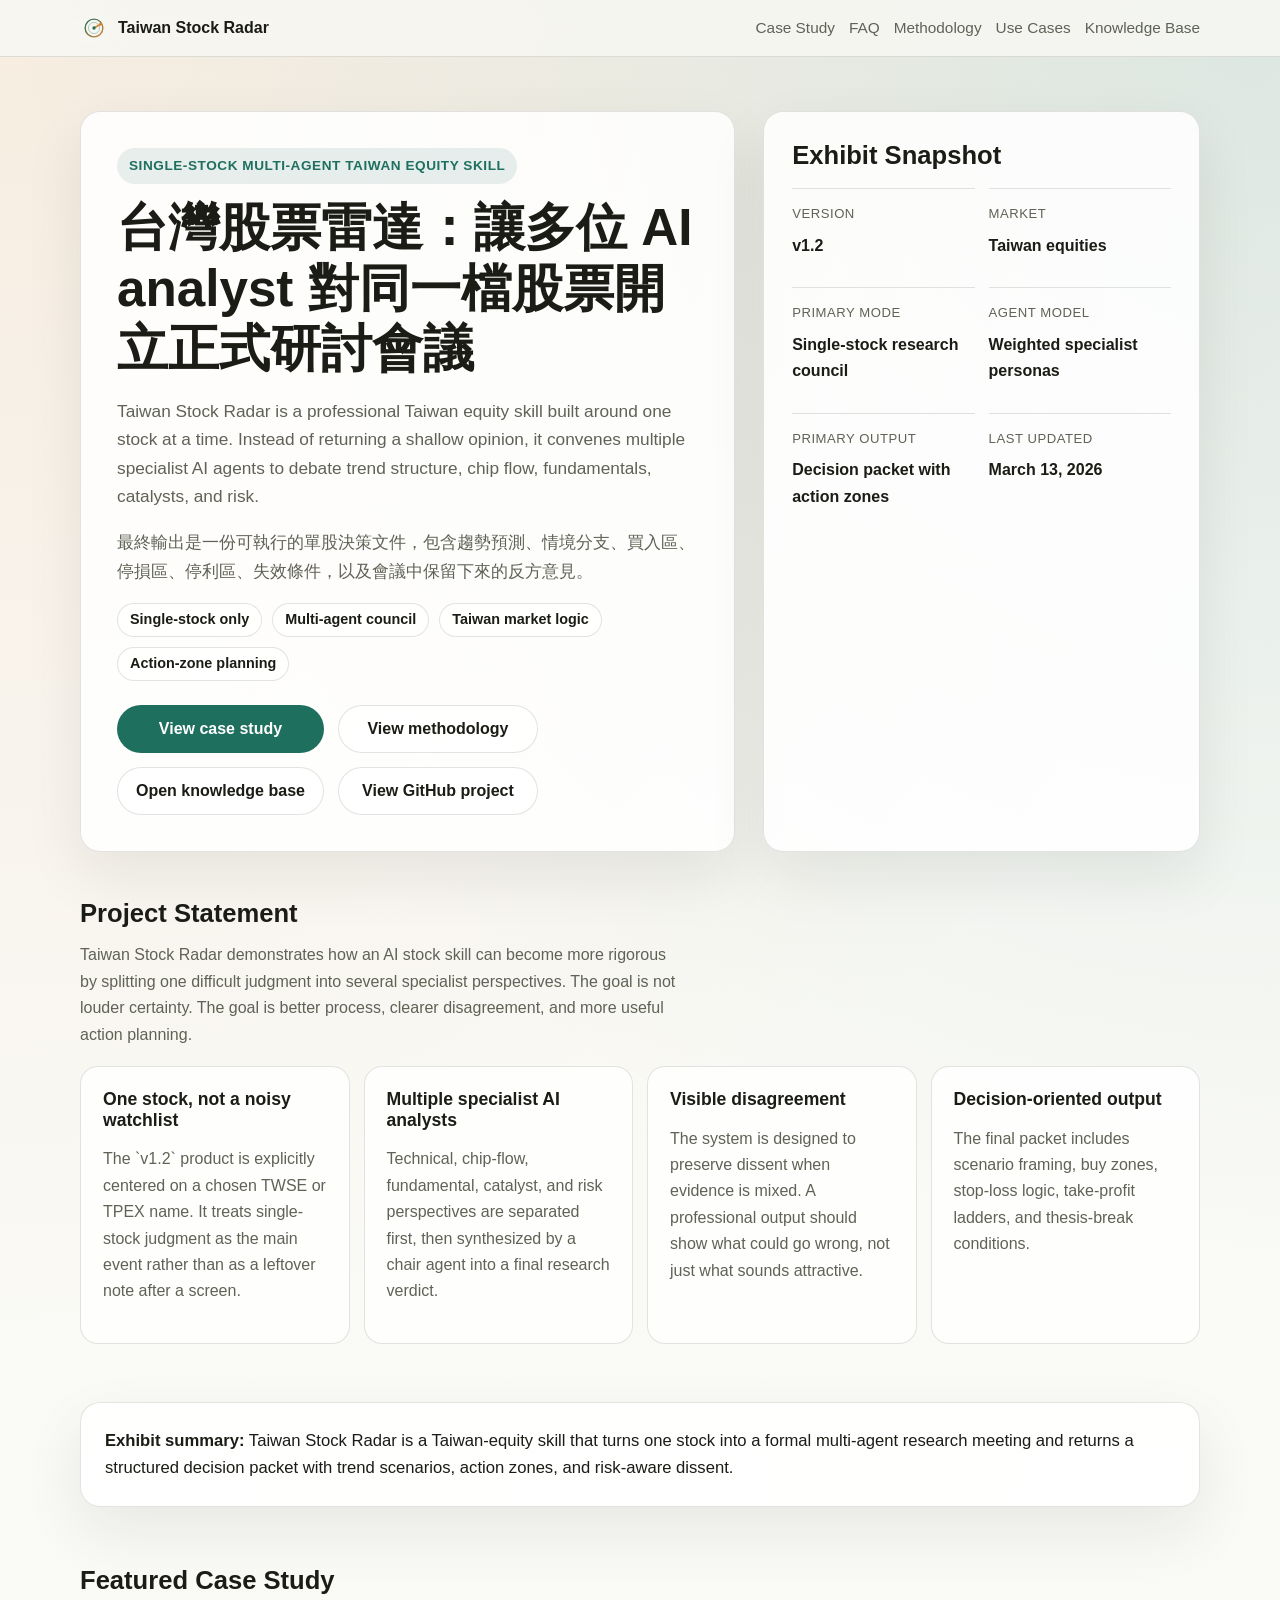
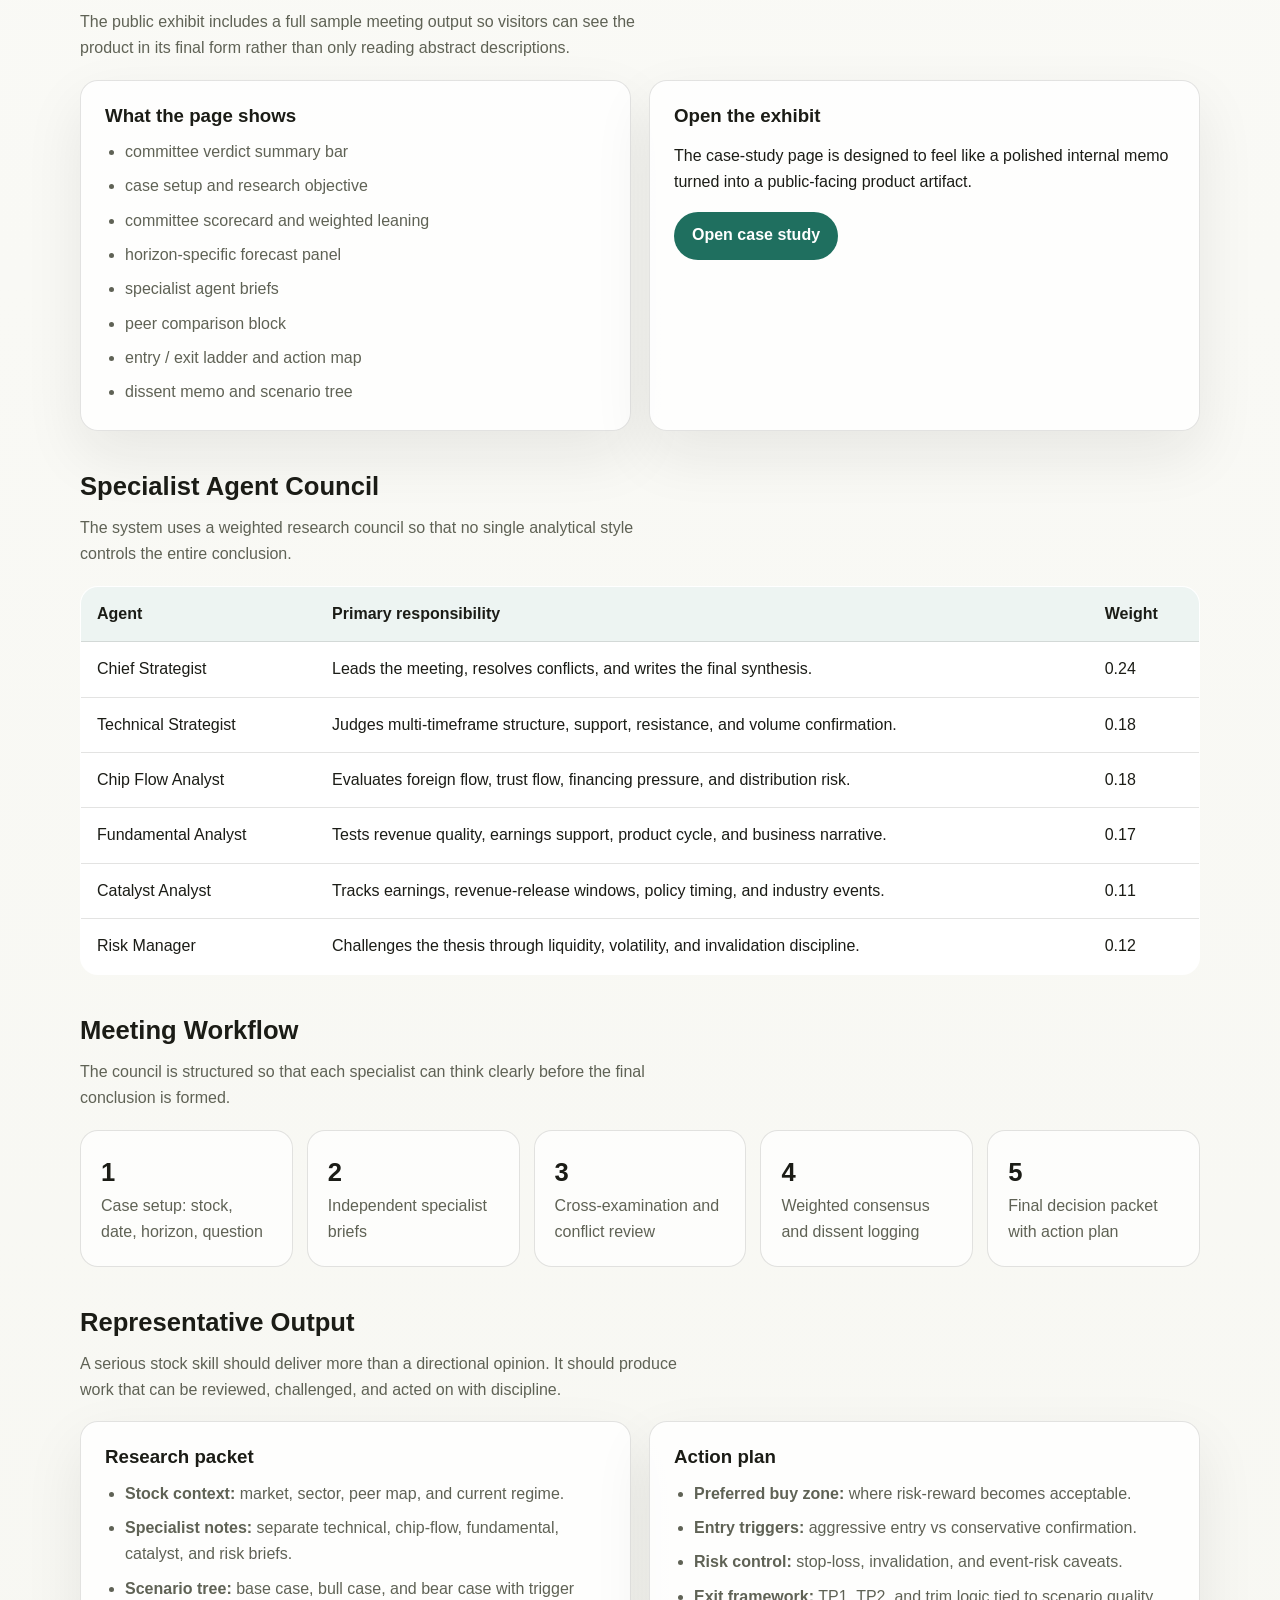
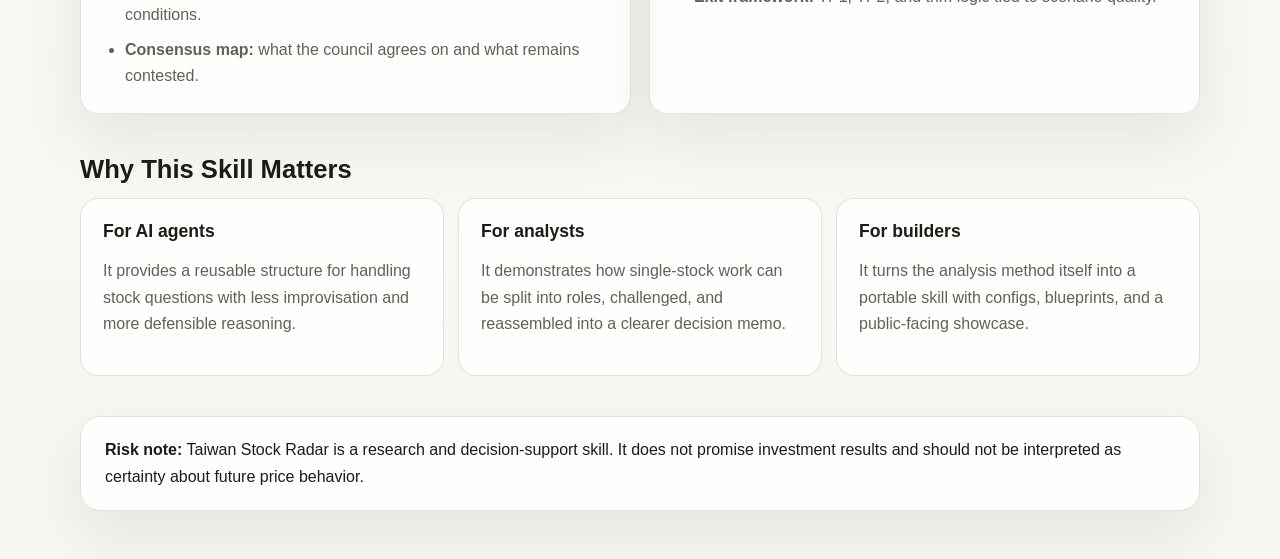
==== docs/index.html @ c377f87b "Add advanced case study report sections" ====
<!DOCTYPE html>
<html lang="en">
<head>
  <meta charset="utf-8">
  <meta name="viewport" content="width=device-width, initial-scale=1">
  <title>Taiwan Stock Radar | Single-stock multi-agent Taiwan equity skill</title>
  <meta name="description" content="Taiwan Stock Radar is a professional single-stock Taiwan equity analysis skill for AI agents. It runs a multi-agent research council, compares specialist viewpoints, and returns trend scenarios, buy zones, sell zones, and invalidation.">
  <link rel="canonical" href="https://rabbit68116-ux.github.io/taiwan-stock-radar/">
  <meta property="og:type" content="website">
  <meta property="og:title" content="Taiwan Stock Radar">
  <meta property="og:description" content="A professional Taiwan stock skill centered on one-stock-at-a-time multi-agent research meetings.">
  <meta property="og:url" content="https://rabbit68116-ux.github.io/taiwan-stock-radar/">
  <meta property="og:image" content="https://rabbit68116-ux.github.io/taiwan-stock-radar/assets/og-card.svg">
  <link rel="icon" href="assets/logo.svg" type="image/svg+xml">
  <link rel="stylesheet" href="assets/site.css">
  <script type="application/ld+json">
  {
    "@context": "https://schema.org",
    "@graph": [
      {
        "@type": "Organization",
        "@id": "https://rabbit68116-ux.github.io/taiwan-stock-radar/#organization",
        "name": "Taiwan Stock Radar",
        "url": "https://rabbit68116-ux.github.io/taiwan-stock-radar/",
        "logo": "https://rabbit68116-ux.github.io/taiwan-stock-radar/assets/logo.svg",
        "sameAs": [
          "https://github.com/rabbit68116-ux/taiwan-stock-radar"
        ]
      },
      {
        "@type": "WebSite",
        "@id": "https://rabbit68116-ux.github.io/taiwan-stock-radar/#website",
        "url": "https://rabbit68116-ux.github.io/taiwan-stock-radar/",
        "name": "Taiwan Stock Radar",
        "publisher": {
          "@id": "https://rabbit68116-ux.github.io/taiwan-stock-radar/#organization"
        },
        "description": "A professional Taiwan stock skill website focused on single-stock multi-agent research."
      },
      {
        "@type": "SoftwareApplication",
        "@id": "https://rabbit68116-ux.github.io/taiwan-stock-radar/#software",
        "name": "Taiwan Stock Radar",
        "applicationCategory": "FinanceApplication",
        "operatingSystem": "Web",
        "url": "https://rabbit68116-ux.github.io/taiwan-stock-radar/",
        "downloadUrl": "https://github.com/rabbit68116-ux/taiwan-stock-radar",
        "description": "An open-source Taiwan equity analysis skill that runs a multi-agent research council for one selected stock and returns a structured decision packet."
      }
    ]
  }
  </script>
</head>
<body>
  <header class="topbar">
    <div class="shell">
      <a class="brand" href="./">
        <img src="assets/logo.svg" alt="Taiwan Stock Radar logo">
        <span>Taiwan Stock Radar</span>
      </a>
      <nav class="nav" aria-label="Primary">
        <a href="./case-study.html">Case Study</a>
        <a href="./faq.html">FAQ</a>
        <a href="./methodology.html">Methodology</a>
        <a href="./use-cases.html">Use Cases</a>
        <a href="./docs.html">Knowledge Base</a>
      </nav>
    </div>
  </header>

  <div class="shell">
    <section class="hero">
      <div class="hero-grid">
        <article class="hero-card">
          <p class="eyebrow">Single-stock multi-agent Taiwan equity skill</p>
          <h1>台灣股票雷達：讓多位 AI analyst 對同一檔股票開立正式研討會議</h1>
          <p class="lead">Taiwan Stock Radar is a professional Taiwan equity skill built around one stock at a time. Instead of returning a shallow opinion, it convenes multiple specialist AI agents to debate trend structure, chip flow, fundamentals, catalysts, and risk.</p>
          <p class="lead">最終輸出是一份可執行的單股決策文件，包含趨勢預測、情境分支、買入區、停損區、停利區、失效條件，以及會議中保留下來的反方意見。</p>
          <div class="chip-row">
            <span class="chip">Single-stock only</span>
            <span class="chip">Multi-agent council</span>
            <span class="chip">Taiwan market logic</span>
            <span class="chip">Action-zone planning</span>
          </div>
          <div class="hero-actions">
            <a class="button button-primary" href="./case-study.html">View case study</a>
            <a class="button button-secondary" href="./methodology.html">View methodology</a>
            <a class="button button-secondary" href="./docs.html">Open knowledge base</a>
            <a class="button button-secondary" href="https://github.com/rabbit68116-ux/taiwan-stock-radar">View GitHub project</a>
          </div>
        </article>

        <aside class="panel">
          <h2>Exhibit Snapshot</h2>
          <div class="meta-list">
            <div>
              <span class="label">Version</span>
              <span class="value">v1.2</span>
            </div>
            <div>
              <span class="label">Market</span>
              <span class="value">Taiwan equities</span>
            </div>
            <div>
              <span class="label">Primary mode</span>
              <span class="value">Single-stock research council</span>
            </div>
            <div>
              <span class="label">Agent model</span>
              <span class="value">Weighted specialist personas</span>
            </div>
            <div>
              <span class="label">Primary output</span>
              <span class="value">Decision packet with action zones</span>
            </div>
            <div>
              <span class="label">Last updated</span>
              <span class="value">March 13, 2026</span>
            </div>
          </div>
        </aside>
      </div>
    </section>

    <main>
      <section>
        <h2>Project Statement</h2>
        <p class="section-intro">Taiwan Stock Radar demonstrates how an AI stock skill can become more rigorous by splitting one difficult judgment into several specialist perspectives. The goal is not louder certainty. The goal is better process, clearer disagreement, and more useful action planning.</p>
        <div class="grid">
          <article class="card">
            <h3>One stock, not a noisy watchlist</h3>
            <p>The `v1.2` product is explicitly centered on a chosen TWSE or TPEX name. It treats single-stock judgment as the main event rather than as a leftover note after a screen.</p>
          </article>
          <article class="card">
            <h3>Multiple specialist AI analysts</h3>
            <p>Technical, chip-flow, fundamental, catalyst, and risk perspectives are separated first, then synthesized by a chair agent into a final research verdict.</p>
          </article>
          <article class="card">
            <h3>Visible disagreement</h3>
            <p>The system is designed to preserve dissent when evidence is mixed. A professional output should show what could go wrong, not just what sounds attractive.</p>
          </article>
          <article class="card">
            <h3>Decision-oriented output</h3>
            <p>The final packet includes scenario framing, buy zones, stop-loss logic, take-profit ladders, and thesis-break conditions.</p>
          </article>
        </div>
      </section>

      <section>
        <div class="quote">
          <p><strong>Exhibit summary:</strong> Taiwan Stock Radar is a Taiwan-equity skill that turns one stock into a formal multi-agent research meeting and returns a structured decision packet with trend scenarios, action zones, and risk-aware dissent.</p>
        </div>
      </section>

      <section>
        <h2>Featured Case Study</h2>
        <p class="section-intro">The public exhibit includes a full sample meeting output so visitors can see the product in its final form rather than only reading abstract descriptions.</p>
        <div class="split-grid">
          <article class="analysis-card">
            <h3>What the page shows</h3>
            <ul>
              <li>committee verdict summary bar</li>
              <li>case setup and research objective</li>
              <li>committee scorecard and weighted leaning</li>
              <li>horizon-specific forecast panel</li>
              <li>specialist agent briefs</li>
              <li>peer comparison block</li>
              <li>entry / exit ladder and action map</li>
              <li>dissent memo and scenario tree</li>
            </ul>
          </article>
          <article class="analysis-card">
            <h3>Open the exhibit</h3>
            <p>The case-study page is designed to feel like a polished internal memo turned into a public-facing product artifact.</p>
            <p><a class="button button-primary" href="./case-study.html">Open case study</a></p>
          </article>
        </div>
      </section>

      <section>
        <h2>Specialist Agent Council</h2>
        <p class="section-intro">The system uses a weighted research council so that no single analytical style controls the entire conclusion.</p>
        <table>
          <thead>
            <tr>
              <th>Agent</th>
              <th>Primary responsibility</th>
              <th>Weight</th>
            </tr>
          </thead>
          <tbody>
            <tr>
              <td>Chief Strategist</td>
              <td>Leads the meeting, resolves conflicts, and writes the final synthesis.</td>
              <td>0.24</td>
            </tr>
            <tr>
              <td>Technical Strategist</td>
              <td>Judges multi-timeframe structure, support, resistance, and volume confirmation.</td>
              <td>0.18</td>
            </tr>
            <tr>
              <td>Chip Flow Analyst</td>
              <td>Evaluates foreign flow, trust flow, financing pressure, and distribution risk.</td>
              <td>0.18</td>
            </tr>
            <tr>
              <td>Fundamental Analyst</td>
              <td>Tests revenue quality, earnings support, product cycle, and business narrative.</td>
              <td>0.17</td>
            </tr>
            <tr>
              <td>Catalyst Analyst</td>
              <td>Tracks earnings, revenue-release windows, policy timing, and industry events.</td>
              <td>0.11</td>
            </tr>
            <tr>
              <td>Risk Manager</td>
              <td>Challenges the thesis through liquidity, volatility, and invalidation discipline.</td>
              <td>0.12</td>
            </tr>
          </tbody>
        </table>
      </section>

      <section>
        <h2>Meeting Workflow</h2>
        <p class="section-intro">The council is structured so that each specialist can think clearly before the final conclusion is formed.</p>
        <div class="kpi-grid">
          <div class="kpi">
            <strong>1</strong>
            <span class="muted">Case setup: stock, date, horizon, question</span>
          </div>
          <div class="kpi">
            <strong>2</strong>
            <span class="muted">Independent specialist briefs</span>
          </div>
          <div class="kpi">
            <strong>3</strong>
            <span class="muted">Cross-examination and conflict review</span>
          </div>
          <div class="kpi">
            <strong>4</strong>
            <span class="muted">Weighted consensus and dissent logging</span>
          </div>
          <div class="kpi">
            <strong>5</strong>
            <span class="muted">Final decision packet with action plan</span>
          </div>
        </div>
      </section>

      <section>
        <h2>Representative Output</h2>
        <p class="section-intro">A serious stock skill should deliver more than a directional opinion. It should produce work that can be reviewed, challenged, and acted on with discipline.</p>
        <div class="split-grid">
          <article class="analysis-card">
            <h3>Research packet</h3>
            <ul>
              <li><strong>Stock context:</strong> market, sector, peer map, and current regime.</li>
              <li><strong>Specialist notes:</strong> separate technical, chip-flow, fundamental, catalyst, and risk briefs.</li>
              <li><strong>Scenario tree:</strong> base case, bull case, and bear case with trigger conditions.</li>
              <li><strong>Consensus map:</strong> what the council agrees on and what remains contested.</li>
            </ul>
          </article>
          <article class="analysis-card">
            <h3>Action plan</h3>
            <ul>
              <li><strong>Preferred buy zone:</strong> where risk-reward becomes acceptable.</li>
              <li><strong>Entry triggers:</strong> aggressive entry vs conservative confirmation.</li>
              <li><strong>Risk control:</strong> stop-loss, invalidation, and event-risk caveats.</li>
              <li><strong>Exit framework:</strong> TP1, TP2, and trim logic tied to scenario quality.</li>
            </ul>
          </article>
        </div>
      </section>

      <section>
        <h2>Why This Skill Matters</h2>
        <div class="grid">
          <article class="card">
            <h3>For AI agents</h3>
            <p>It provides a reusable structure for handling stock questions with less improvisation and more defensible reasoning.</p>
          </article>
          <article class="card">
            <h3>For analysts</h3>
            <p>It demonstrates how single-stock work can be split into roles, challenged, and reassembled into a clearer decision memo.</p>
          </article>
          <article class="card">
            <h3>For builders</h3>
            <p>It turns the analysis method itself into a portable skill with configs, blueprints, and a public-facing showcase.</p>
          </article>
        </div>
      </section>
    </main>

    <footer class="footer">
      <div class="footer-card">
        <p><strong>Risk note:</strong> Taiwan Stock Radar is a research and decision-support skill. It does not promise investment results and should not be interpreted as certainty about future price behavior.</p>
      </div>
    </footer>
  </div>
</body>
</html>
---- docs/assets/site.css ----
:root {
  color-scheme: light;
  --bg: #f7f7f2;
  --surface: rgba(255, 255, 255, 0.86);
  --surface-strong: #ffffff;
  --text: #1b1c16;
  --muted: #5f6255;
  --line: rgba(27, 28, 22, 0.12);
  --accent: #1f6f5f;
  --shadow: 0 24px 60px rgba(27, 28, 22, 0.08);
  --radius: 20px;
  --max: 1120px;
}

* {
  box-sizing: border-box;
}

body {
  margin: 0;
  font-family: "Segoe UI", "Noto Sans TC", sans-serif;
  color: var(--text);
  background:
    radial-gradient(circle at top left, rgba(216, 132, 51, 0.12), transparent 34%),
    radial-gradient(circle at top right, rgba(31, 111, 95, 0.14), transparent 32%),
    linear-gradient(180deg, #fbfbf8 0%, var(--bg) 100%);
  line-height: 1.65;
}

a {
  color: var(--accent);
}

.shell {
  width: min(calc(100% - 32px), var(--max));
  margin: 0 auto;
}

.topbar {
  position: sticky;
  top: 0;
  z-index: 20;
  backdrop-filter: blur(12px);
  background: rgba(247, 247, 242, 0.85);
  border-bottom: 1px solid var(--line);
}

.topbar .shell {
  display: flex;
  align-items: center;
  justify-content: space-between;
  gap: 16px;
  padding: 14px 0;
}

.brand {
  display: inline-flex;
  align-items: center;
  gap: 10px;
  font-weight: 700;
  text-decoration: none;
  color: var(--text);
}

.brand img {
  width: 28px;
  height: 28px;
}

.nav {
  display: flex;
  flex-wrap: wrap;
  gap: 14px;
}

.nav a {
  text-decoration: none;
  color: var(--muted);
  font-size: 0.96rem;
}

.hero {
  padding: 54px 0 28px;
}

.hero-grid {
  display: grid;
  grid-template-columns: 1.5fr 1fr;
  gap: 28px;
  align-items: stretch;
}

.hero-card,
.panel,
.quote,
.footer-card {
  background: var(--surface);
  border: 1px solid var(--line);
  border-radius: var(--radius);
  box-shadow: var(--shadow);
}

.hero-card {
  padding: 36px;
}

.eyebrow {
  display: inline-block;
  margin: 0 0 14px;
  padding: 7px 12px;
  border-radius: 999px;
  background: rgba(31, 111, 95, 0.1);
  color: var(--accent);
  font-size: 0.85rem;
  font-weight: 700;
  letter-spacing: 0.04em;
  text-transform: uppercase;
}

h1,
h2,
h3 {
  line-height: 1.18;
  margin: 0 0 14px;
}

h1 {
  font-size: clamp(2.2rem, 4vw, 4.3rem);
}

h2 {
  font-size: clamp(1.45rem, 2vw, 2.2rem);
}

.lead {
  font-size: 1.08rem;
  color: var(--muted);
  max-width: 62ch;
}

.hero-actions,
.meta-list,
.grid,
.kpi-grid {
  display: grid;
  gap: 14px;
}

.hero-actions {
  grid-template-columns: repeat(auto-fit, minmax(200px, max-content));
  margin-top: 24px;
}

.button {
  display: inline-flex;
  align-items: center;
  justify-content: center;
  min-height: 48px;
  padding: 0 18px;
  border-radius: 999px;
  font-weight: 700;
  text-decoration: none;
}

.button-primary {
  background: var(--accent);
  color: #ffffff;
}

.button-secondary {
  border: 1px solid var(--line);
  color: var(--text);
  background: rgba(255, 255, 255, 0.7);
}

.panel {
  padding: 28px;
}

.meta-list {
  grid-template-columns: repeat(2, minmax(0, 1fr));
  margin-top: 18px;
}

.meta-list div {
  padding: 14px 0;
  border-top: 1px solid var(--line);
}

.label {
  display: block;
  color: var(--muted);
  font-size: 0.82rem;
  text-transform: uppercase;
  letter-spacing: 0.04em;
}

.value {
  display: block;
  margin-top: 8px;
  font-weight: 700;
}

main section {
  padding: 18px 0 22px;
}

.grid {
  grid-template-columns: repeat(auto-fit, minmax(250px, 1fr));
}

.card {
  padding: 22px;
  background: rgba(255, 255, 255, 0.8);
  border: 1px solid var(--line);
  border-radius: 18px;
}

.card h3,
.card h2 {
  margin-bottom: 10px;
  font-size: 1.1rem;
}

.card p,
li,
.muted {
  color: var(--muted);
}

ul,
ol {
  margin: 0;
  padding-left: 20px;
}

.kpi-grid {
  grid-template-columns: repeat(auto-fit, minmax(140px, 1fr));
}

.kpi {
  padding: 20px;
  border-radius: 18px;
  border: 1px solid var(--line);
  background: rgba(255, 255, 255, 0.68);
}

.kpi strong {
  display: block;
  font-size: 1.6rem;
}

.quote {
  padding: 24px;
  margin: 18px 0;
}

.quote p {
  margin: 0;
  font-size: 1.04rem;
}

.section-intro {
  margin: 0 0 18px;
  color: var(--muted);
  max-width: 68ch;
}

.chip-row {
  display: flex;
  flex-wrap: wrap;
  gap: 10px;
  margin-top: 18px;
}

.chip {
  display: inline-flex;
  align-items: center;
  min-height: 34px;
  padding: 0 12px;
  border-radius: 999px;
  border: 1px solid var(--line);
  background: rgba(255, 255, 255, 0.72);
  color: var(--text);
  font-size: 0.9rem;
  font-weight: 600;
}

.card ul {
  margin-top: 12px;
}

.card li + li {
  margin-top: 8px;
}

.card strong {
  color: var(--text);
}

pre {
  margin: 0;
  padding: 20px;
  overflow-x: auto;
  border-radius: 18px;
  border: 1px solid var(--line);
  background: #fcfcfa;
  box-shadow: var(--shadow);
}

.stock-grid {
  display: grid;
  grid-template-columns: repeat(auto-fit, minmax(210px, 1fr));
  gap: 14px;
}

.stock-card {
  padding: 20px;
  border-radius: 18px;
  border: 1px solid var(--line);
  background:
    linear-gradient(180deg, rgba(255, 255, 255, 0.9), rgba(248, 249, 244, 0.88)),
    rgba(255, 255, 255, 0.82);
  box-shadow: var(--shadow);
}

.stock-top {
  display: flex;
  align-items: flex-start;
  justify-content: space-between;
  gap: 12px;
}

.stock-name {
  margin: 0;
  font-size: 1.02rem;
}

.stock-code {
  display: block;
  margin-top: 4px;
  color: var(--muted);
  font-size: 0.88rem;
}

.signal-pill {
  display: inline-flex;
  align-items: center;
  min-height: 28px;
  padding: 0 10px;
  border-radius: 999px;
  background: rgba(31, 111, 95, 0.1);
  color: var(--accent);
  font-size: 0.78rem;
  font-weight: 700;
}

.signal-pill.secondary {
  background: rgba(216, 132, 51, 0.14);
  color: #8a4c10;
}

.stock-metrics {
  display: grid;
  grid-template-columns: repeat(2, minmax(0, 1fr));
  gap: 10px;
  margin-top: 16px;
}

.stock-metric {
  padding: 12px;
  border-radius: 14px;
  border: 1px solid var(--line);
  background: rgba(255, 255, 255, 0.8);
}

.stock-metric span {
  display: block;
  font-size: 0.76rem;
  color: var(--muted);
  text-transform: uppercase;
  letter-spacing: 0.04em;
}

.stock-metric strong {
  display: block;
  margin-top: 6px;
  font-size: 1rem;
}

.stock-note {
  margin-top: 14px;
  color: var(--muted);
}

.split-grid {
  display: grid;
  grid-template-columns: repeat(2, minmax(0, 1fr));
  gap: 18px;
}

.analysis-card {
  padding: 24px;
  border-radius: 18px;
  border: 1px solid var(--line);
  background: rgba(255, 255, 255, 0.82);
  box-shadow: var(--shadow);
}

.analysis-card h3 {
  margin-bottom: 12px;
}

.analysis-card ul {
  margin-top: 10px;
}

.analysis-card li + li {
  margin-top: 8px;
}

.scorecard-grid {
  display: grid;
  grid-template-columns: repeat(auto-fit, minmax(250px, 1fr));
  gap: 16px;
}

.scorecard-card,
.verdict-card,
.ladder-card,
.memo-card,
.forecast-card {
  border-radius: 22px;
  border: 1px solid var(--line);
  background:
    linear-gradient(180deg, rgba(255, 255, 255, 0.94), rgba(247, 248, 241, 0.9)),
    rgba(255, 255, 255, 0.84);
  box-shadow: var(--shadow);
}

.scorecard-card {
  padding: 22px;
}

.scorecard-card-risk {
  background:
    linear-gradient(180deg, rgba(255, 248, 246, 0.96), rgba(251, 243, 238, 0.9)),
    rgba(255, 255, 255, 0.84);
}

.scorecard-head {
  display: flex;
  align-items: flex-start;
  justify-content: space-between;
  gap: 12px;
}

.scorecard-head h3 {
  margin: 0;
  font-size: 1.02rem;
}

.score-pill {
  display: inline-flex;
  align-items: center;
  min-height: 30px;
  padding: 0 10px;
  border-radius: 999px;
  background: rgba(31, 111, 95, 0.1);
  color: var(--accent);
  font-size: 0.82rem;
  font-weight: 700;
  white-space: nowrap;
}

.score-meta {
  margin: 10px 0 14px;
  color: var(--muted);
  font-size: 0.92rem;
}

.score-meter {
  height: 10px;
  border-radius: 999px;
  overflow: hidden;
  background: rgba(27, 28, 22, 0.08);
}

.score-meter span {
  display: block;
  height: 100%;
  border-radius: inherit;
  background: linear-gradient(90deg, #1f6f5f, #53a38f);
}

.score-meter-risk span {
  background: linear-gradient(90deg, #a35a38, #d38b61);
}

.score-note {
  margin: 14px 0 0;
  color: var(--muted);
}

.verdict-card {
  padding: 24px;
}

.verdict-head {
  display: flex;
  align-items: flex-start;
  justify-content: space-between;
  gap: 16px;
}

.verdict-head h3 {
  margin-bottom: 8px;
}

.verdict-badge {
  display: inline-flex;
  align-items: center;
  min-height: 34px;
  padding: 0 12px;
  border-radius: 999px;
  background: rgba(31, 111, 95, 0.12);
  color: var(--accent);
  font-weight: 700;
  white-space: nowrap;
}

.verdict-bar {
  display: flex;
  width: 100%;
  min-height: 42px;
  margin-top: 18px;
  overflow: hidden;
  border-radius: 999px;
  background: rgba(27, 28, 22, 0.08);
}

.verdict-bar span {
  display: inline-flex;
  align-items: center;
  justify-content: center;
  min-width: 0;
  padding: 0 10px;
  color: #ffffff;
  font-size: 0.85rem;
  font-weight: 700;
  white-space: nowrap;
}

.verdict-positive {
  background: linear-gradient(90deg, #1f6f5f, #3d8d7c);
}

.verdict-caution {
  background: linear-gradient(90deg, #d08a3a, #e2a85a);
}

.verdict-risk {
  background: linear-gradient(90deg, #a35a38, #c97348);
}

.verdict-notes {
  display: grid;
  grid-template-columns: repeat(3, minmax(0, 1fr));
  gap: 14px;
  margin-top: 18px;
}

.verdict-notes > div {
  padding: 14px 16px;
  border-radius: 16px;
  border: 1px solid var(--line);
  background: rgba(255, 255, 255, 0.82);
}

.table-scroll {
  overflow-x: auto;
  padding-bottom: 2px;
}

.forecast-grid {
  display: grid;
  grid-template-columns: repeat(3, minmax(0, 1fr));
  gap: 16px;
}

.forecast-card {
  padding: 24px;
}

.forecast-pill {
  display: inline-flex;
  align-items: center;
  min-height: 30px;
  padding: 0 10px;
  margin-bottom: 12px;
  border-radius: 999px;
  background: rgba(216, 132, 51, 0.14);
  color: #8a4c10;
  font-size: 0.82rem;
  font-weight: 700;
}

.forecast-pill-strong {
  background: rgba(31, 111, 95, 0.12);
  color: var(--accent);
}

.ladder-card {
  position: relative;
  padding: 22px 22px 22px 44px;
}

.ladder-card::before {
  content: "";
  position: absolute;
  left: 24px;
  top: 24px;
  bottom: 24px;
  width: 2px;
  background: linear-gradient(180deg, rgba(31, 111, 95, 0.65), rgba(163, 90, 56, 0.65));
}

.ladder-row {
  position: relative;
  display: grid;
  grid-template-columns: 92px 140px 1fr;
  gap: 14px;
  align-items: start;
  padding: 14px 16px;
  border-radius: 18px;
  border: 1px solid var(--line);
  background: rgba(255, 255, 255, 0.86);
}

.ladder-row + .ladder-row {
  margin-top: 12px;
}

.ladder-row::before {
  content: "";
  position: absolute;
  left: -26px;
  top: 22px;
  width: 12px;
  height: 12px;
  border-radius: 999px;
  border: 3px solid #ffffff;
  box-shadow: 0 0 0 1px rgba(27, 28, 22, 0.1);
}

.ladder-row-target::before {
  background: #1f6f5f;
}

.ladder-row-confirm::before {
  background: #498178;
}

.ladder-row-entry::before {
  background: #d48a39;
}

.ladder-row-risk::before {
  background: #a35a38;
}

.ladder-tag,
.ladder-price {
  font-weight: 700;
}

.ladder-tag {
  color: var(--text);
}

.ladder-price {
  color: var(--accent);
}

.ladder-row-risk .ladder-price {
  color: #8f4426;
}

.ladder-copy {
  color: var(--muted);
}

.memo-card {
  padding: 26px;
  background:
    linear-gradient(180deg, rgba(255, 249, 245, 0.98), rgba(249, 240, 234, 0.92)),
    rgba(255, 255, 255, 0.84);
}

.memo-label {
  margin: 0 0 10px;
  color: #8f4426;
  font-size: 0.85rem;
  font-weight: 700;
  letter-spacing: 0.04em;
  text-transform: uppercase;
}

.memo-card h3 {
  margin-bottom: 12px;
}

.memo-card p {
  color: var(--muted);
}

.memo-list {
  margin-top: 14px;
}

.memo-list li + li {
  margin-top: 8px;
}

.compare-table td strong {
  display: block;
}

table {
  width: 100%;
  border-collapse: collapse;
  background: var(--surface-strong);
  border: 1px solid var(--line);
  border-radius: 18px;
  overflow: hidden;
}

th,
td {
  text-align: left;
  padding: 14px 16px;
  border-bottom: 1px solid var(--line);
  vertical-align: top;
}

th {
  background: rgba(31, 111, 95, 0.08);
}

tbody tr:last-child td {
  border-bottom: 0;
}

.footer {
  padding: 18px 0 48px;
}

.footer-card {
  padding: 20px 24px;
}

.footer-card p {
  margin: 0;
}

code {
  padding: 0 6px;
  border-radius: 6px;
  background: rgba(27, 28, 22, 0.06);
}

@media (max-width: 860px) {
  .hero-grid {
    grid-template-columns: 1fr;
  }

  .topbar .shell {
    align-items: flex-start;
    flex-direction: column;
  }

  .meta-list {
    grid-template-columns: 1fr;
  }

  .split-grid {
    grid-template-columns: 1fr;
  }

  .verdict-head {
    flex-direction: column;
  }

  .verdict-notes,
  .forecast-grid {
    grid-template-columns: 1fr;
  }

  .ladder-row {
    grid-template-columns: 1fr;
  }
}
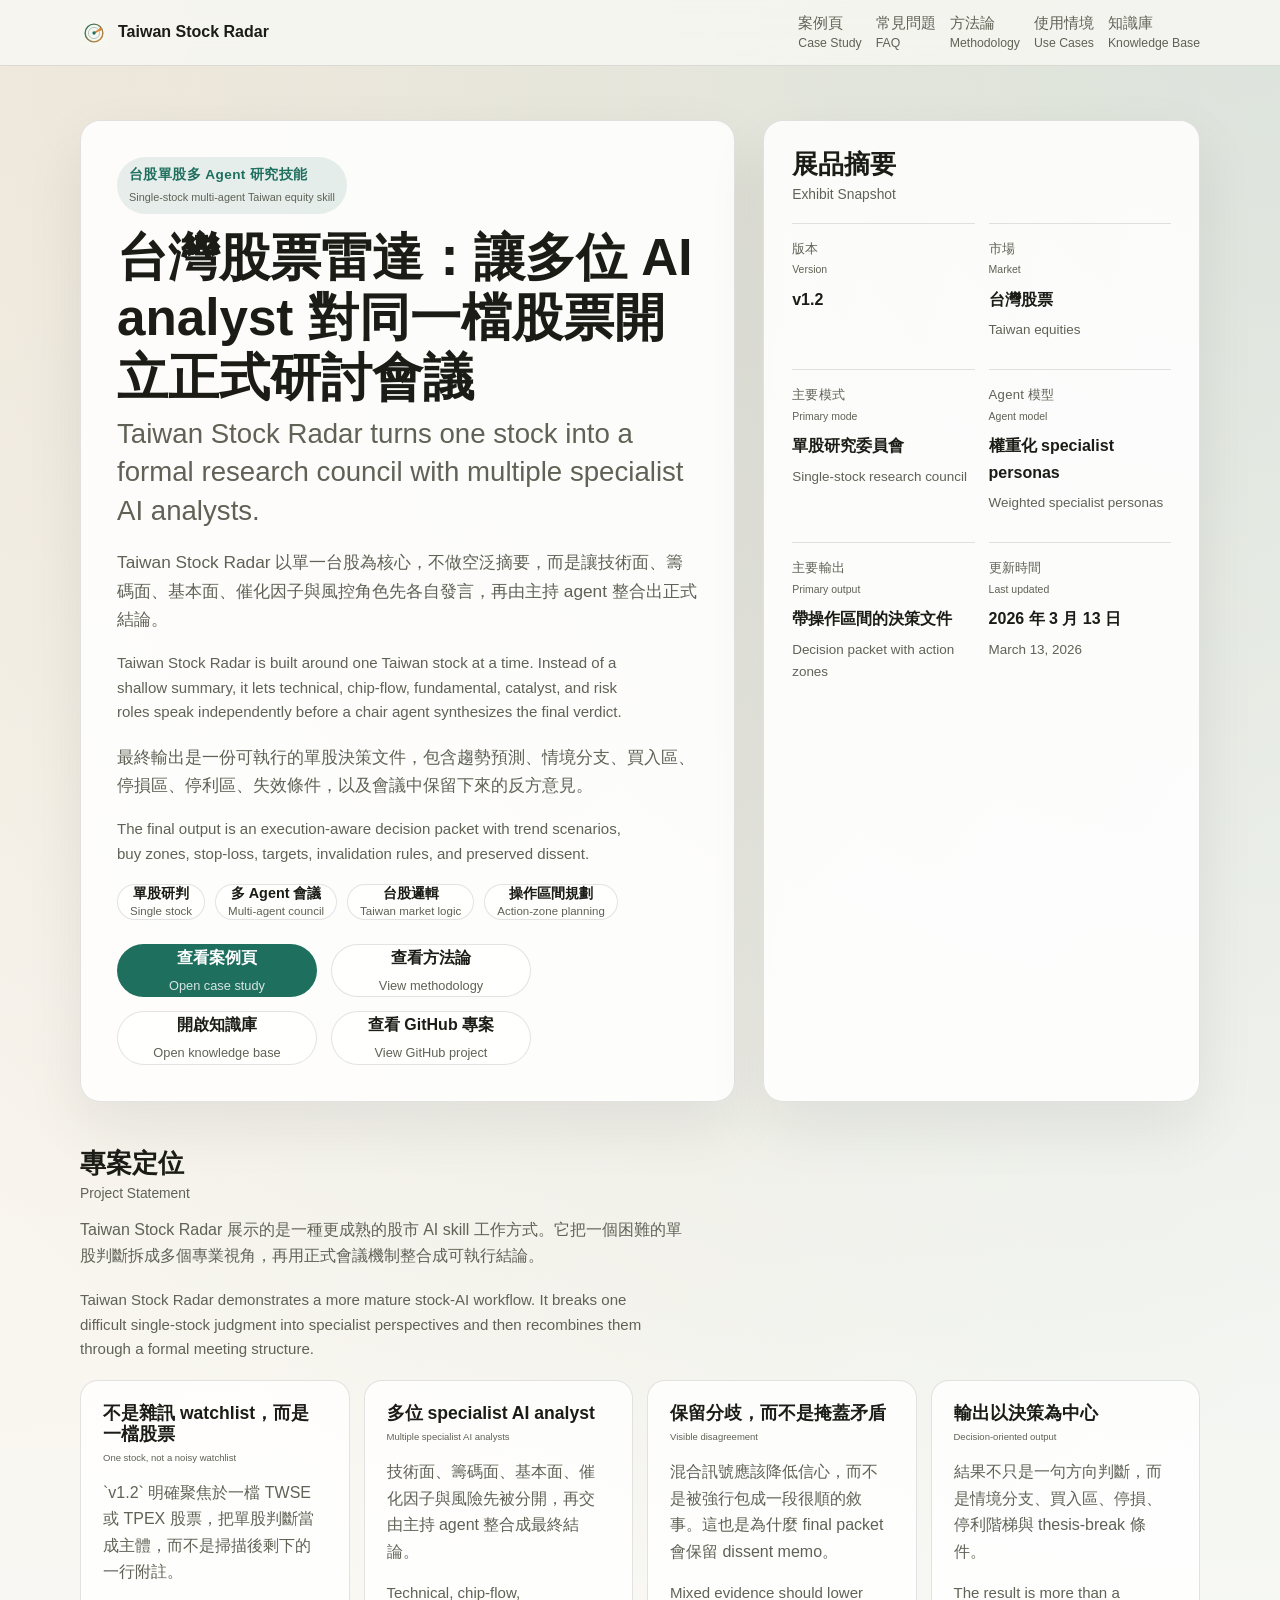
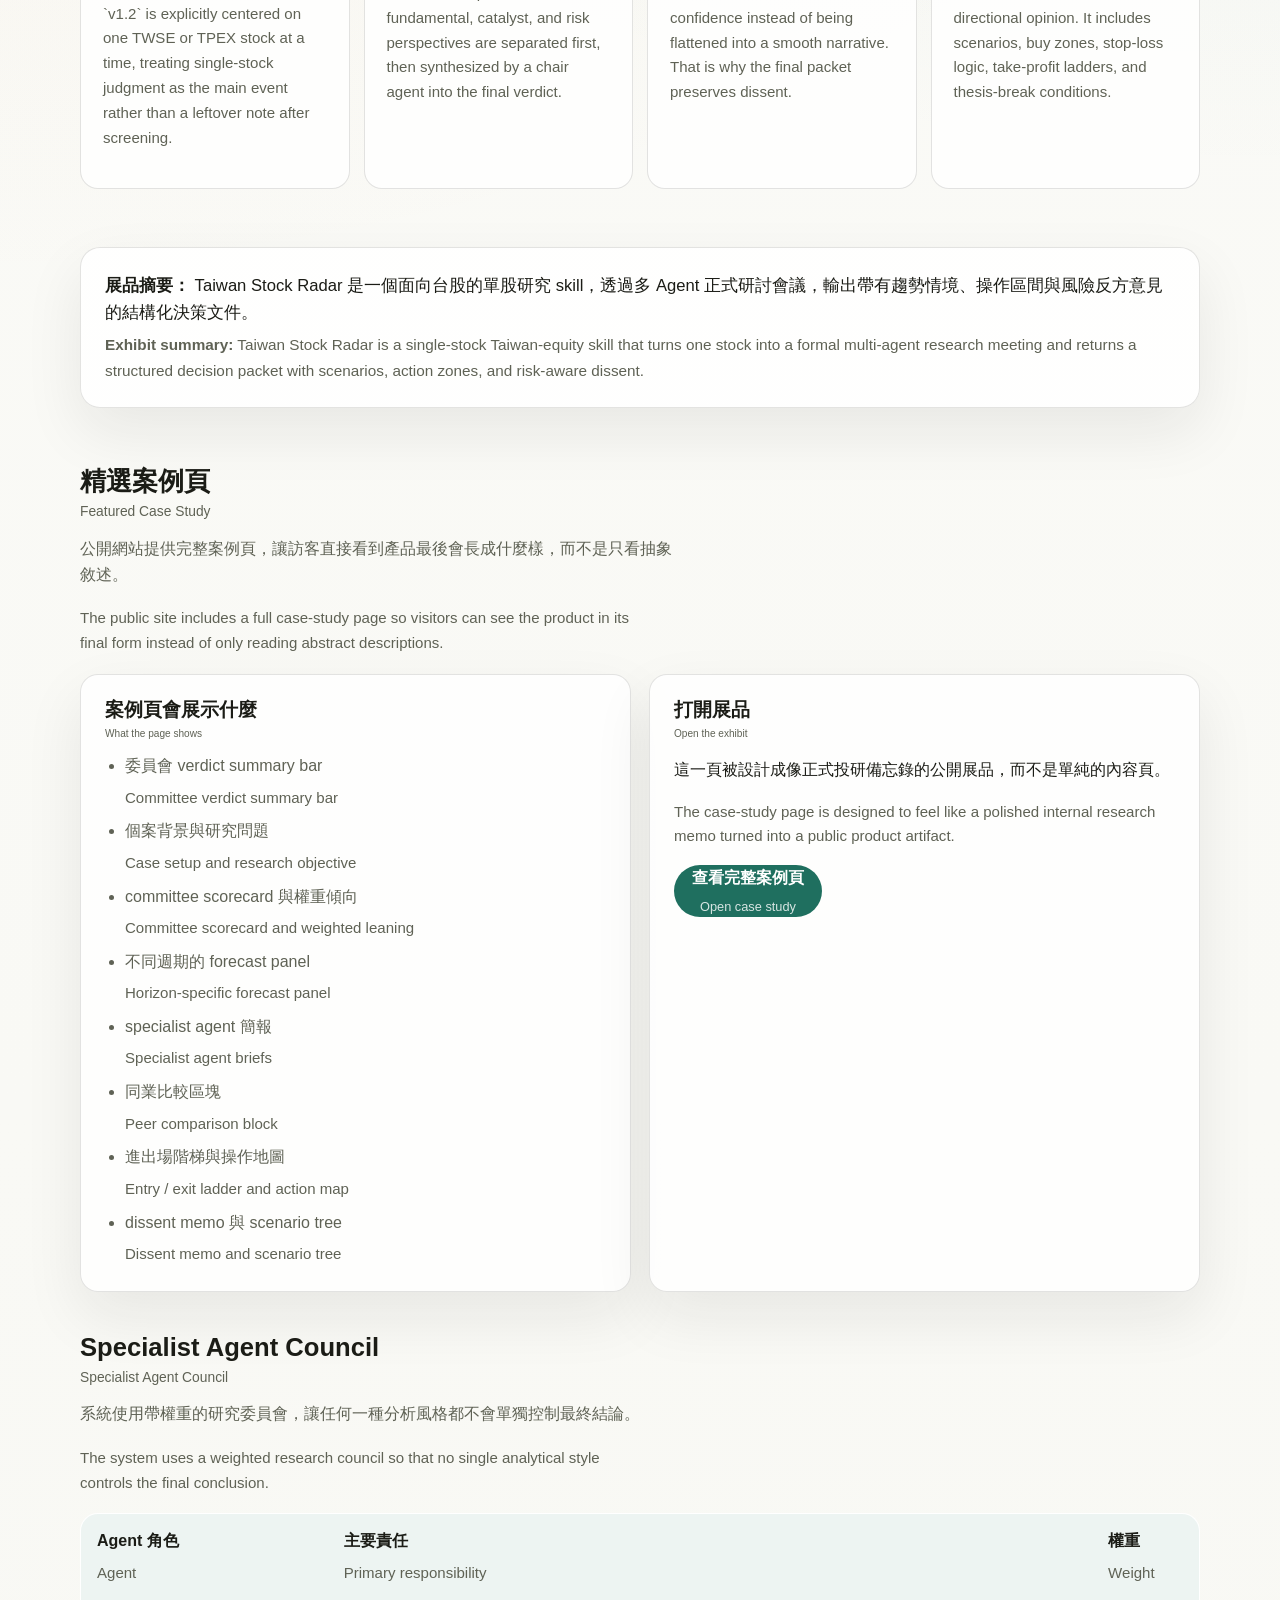
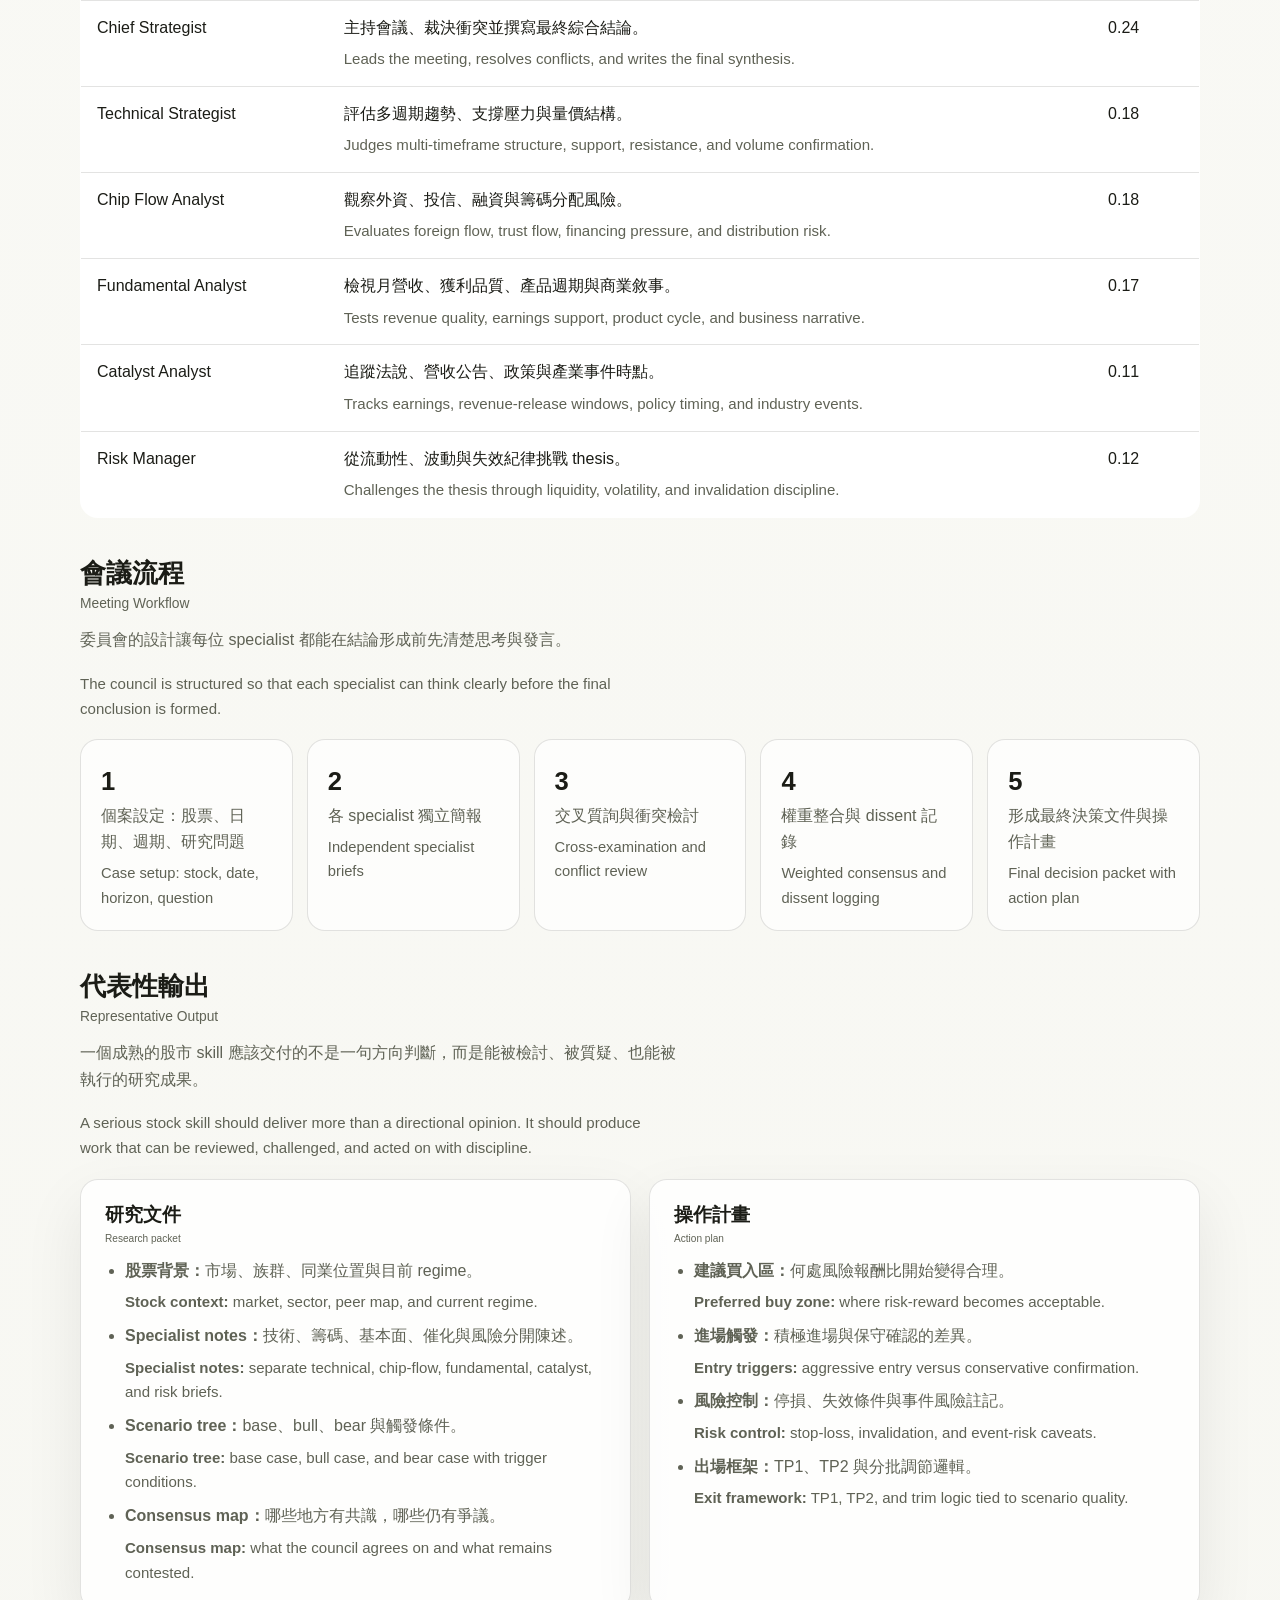
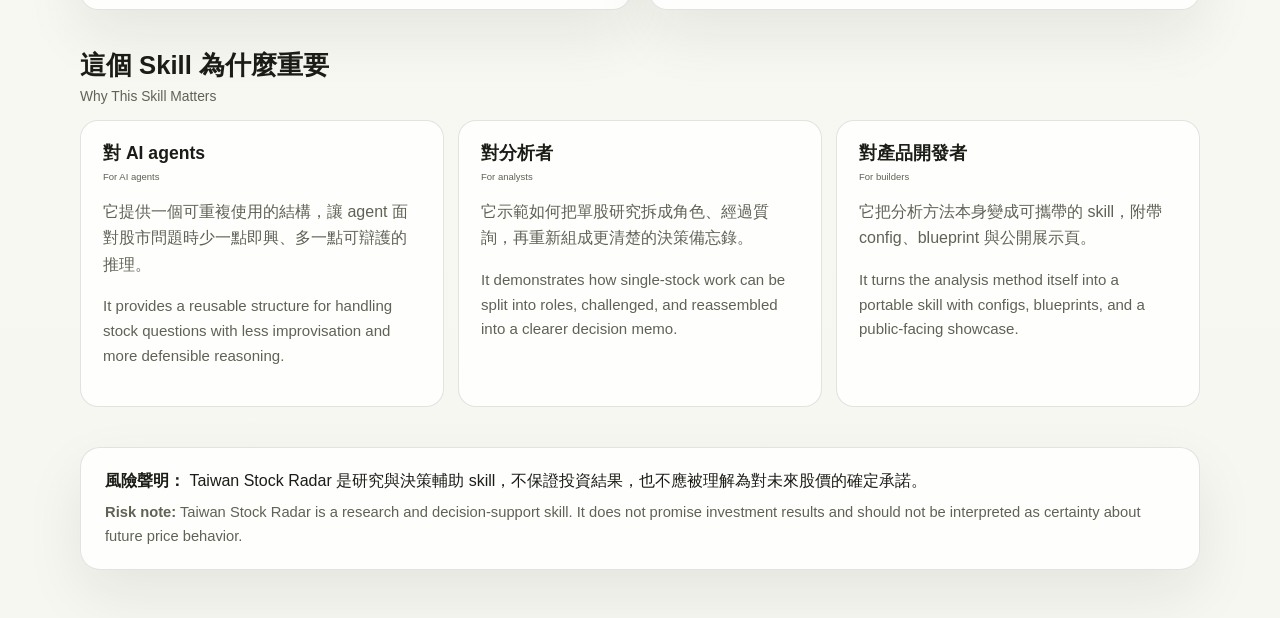
==== commit 84c1f228: "Localize public site to zh-Hant first" ====
--- a/docs/index.html
+++ b/docs/index.html
@@ -1,14 +1,14 @@
 <!DOCTYPE html>
-<html lang="en">
+<html lang="zh-Hant">
 <head>
   <meta charset="utf-8">
   <meta name="viewport" content="width=device-width, initial-scale=1">
-  <title>Taiwan Stock Radar | Single-stock multi-agent Taiwan equity skill</title>
-  <meta name="description" content="Taiwan Stock Radar is a professional single-stock Taiwan equity analysis skill for AI agents. It runs a multi-agent research council, compares specialist viewpoints, and returns trend scenarios, buy zones, sell zones, and invalidation.">
+  <title>Taiwan Stock Radar | 台灣股票雷達單股研究 AI Skill</title>
+  <meta name="description" content="Taiwan Stock Radar 是專為單一台股深度研判打造的多 Agent AI skill，透過正式研究會議產出趨勢預測、買入區、停損區、停利區與失效條件，並附英文翻譯。">
   <link rel="canonical" href="https://rabbit68116-ux.github.io/taiwan-stock-radar/">
   <meta property="og:type" content="website">
-  <meta property="og:title" content="Taiwan Stock Radar">
-  <meta property="og:description" content="A professional Taiwan stock skill centered on one-stock-at-a-time multi-agent research meetings.">
+  <meta property="og:title" content="Taiwan Stock Radar | 台灣股票雷達">
+  <meta property="og:description" content="以單股為核心的台股多 Agent 研究 skill，將 AI 分析提升為正式研討會議與決策文件。">
   <meta property="og:url" content="https://rabbit68116-ux.github.io/taiwan-stock-radar/">
   <meta property="og:image" content="https://rabbit68116-ux.github.io/taiwan-stock-radar/assets/og-card.svg">
   <link rel="icon" href="assets/logo.svg" type="image/svg+xml">
@@ -35,7 +35,7 @@
         "publisher": {
           "@id": "https://rabbit68116-ux.github.io/taiwan-stock-radar/#organization"
         },
-        "description": "A professional Taiwan stock skill website focused on single-stock multi-agent research."
+        "description": "Taiwan Stock Radar 是一個以單股為核心的台股多 Agent 研究網站，展示 AI analyst 如何對同一檔股票進行正式研討與決策整合。 Taiwan Stock Radar is a professional website for single-stock Taiwan equity analysis through a formal multi-agent research council."
       },
       {
         "@type": "SoftwareApplication",
@@ -45,7 +45,7 @@
         "operatingSystem": "Web",
         "url": "https://rabbit68116-ux.github.io/taiwan-stock-radar/",
         "downloadUrl": "https://github.com/rabbit68116-ux/taiwan-stock-radar",
-        "description": "An open-source Taiwan equity analysis skill that runs a multi-agent research council for one selected stock and returns a structured decision packet."
+        "description": "Taiwan Stock Radar 是一個開源台股研究 skill，讓多位 specialist AI analyst 對同一檔股票開立正式會議，輸出趨勢情境、買賣區間與失效條件。 Taiwan Stock Radar is an open-source Taiwan equity research skill that stages a formal multi-agent meeting around one stock and returns scenarios, action zones, and invalidation rules."
       }
     ]
   }
@@ -59,11 +59,26 @@
         <span>Taiwan Stock Radar</span>
       </a>
       <nav class="nav" aria-label="Primary">
-        <a href="./case-study.html">Case Study</a>
-        <a href="./faq.html">FAQ</a>
-        <a href="./methodology.html">Methodology</a>
-        <a href="./use-cases.html">Use Cases</a>
-        <a href="./docs.html">Knowledge Base</a>
+        <a href="./case-study.html">
+          案例頁
+          <span class="en-translation">Case Study</span>
+        </a>
+        <a href="./faq.html">
+          常見問題
+          <span class="en-translation">FAQ</span>
+        </a>
+        <a href="./methodology.html">
+          方法論
+          <span class="en-translation">Methodology</span>
+        </a>
+        <a href="./use-cases.html">
+          使用情境
+          <span class="en-translation">Use Cases</span>
+        </a>
+        <a href="./docs.html">
+          知識庫
+          <span class="en-translation">Knowledge Base</span>
+        </a>
       </nav>
     </div>
   </header>
@@ -72,50 +87,78 @@
     <section class="hero">
       <div class="hero-grid">
         <article class="hero-card">
-          <p class="eyebrow">Single-stock multi-agent Taiwan equity skill</p>
-          <h1>台灣股票雷達：讓多位 AI analyst 對同一檔股票開立正式研討會議</h1>
-          <p class="lead">Taiwan Stock Radar is a professional Taiwan equity skill built around one stock at a time. Instead of returning a shallow opinion, it convenes multiple specialist AI agents to debate trend structure, chip flow, fundamentals, catalysts, and risk.</p>
+          <p class="eyebrow">台股單股多 Agent 研究技能<span class="en-translation">Single-stock multi-agent Taiwan equity skill</span></p>
+          <h1>台灣股票雷達：讓多位 AI analyst 對同一檔股票開立正式研討會議
+            <span class="en-translation">Taiwan Stock Radar turns one stock into a formal research council with multiple specialist AI analysts.</span>
+          </h1>
+          <p class="lead">Taiwan Stock Radar 以單一台股為核心，不做空泛摘要，而是讓技術面、籌碼面、基本面、催化因子與風控角色先各自發言，再由主持 agent 整合出正式結論。</p>
+          <p class="lead en-translation">Taiwan Stock Radar is built around one Taiwan stock at a time. Instead of a shallow summary, it lets technical, chip-flow, fundamental, catalyst, and risk roles speak independently before a chair agent synthesizes the final verdict.</p>
           <p class="lead">最終輸出是一份可執行的單股決策文件，包含趨勢預測、情境分支、買入區、停損區、停利區、失效條件，以及會議中保留下來的反方意見。</p>
+          <p class="lead en-translation">The final output is an execution-aware decision packet with trend scenarios, buy zones, stop-loss, targets, invalidation rules, and preserved dissent.</p>
           <div class="chip-row">
-            <span class="chip">Single-stock only</span>
-            <span class="chip">Multi-agent council</span>
-            <span class="chip">Taiwan market logic</span>
-            <span class="chip">Action-zone planning</span>
+            <span class="chip">單股研判<span class="en-translation">Single stock</span></span>
+            <span class="chip">多 Agent 會議<span class="en-translation">Multi-agent council</span></span>
+            <span class="chip">台股邏輯<span class="en-translation">Taiwan market logic</span></span>
+            <span class="chip">操作區間規劃<span class="en-translation">Action-zone planning</span></span>
           </div>
           <div class="hero-actions">
-            <a class="button button-primary" href="./case-study.html">View case study</a>
-            <a class="button button-secondary" href="./methodology.html">View methodology</a>
-            <a class="button button-secondary" href="./docs.html">Open knowledge base</a>
-            <a class="button button-secondary" href="https://github.com/rabbit68116-ux/taiwan-stock-radar">View GitHub project</a>
+            <a class="button button-primary" href="./case-study.html">
+              查看案例頁
+              <span class="en-translation">Open case study</span>
+            </a>
+            <a class="button button-secondary" href="./methodology.html">
+              查看方法論
+              <span class="en-translation">View methodology</span>
+            </a>
+            <a class="button button-secondary" href="./docs.html">
+              開啟知識庫
+              <span class="en-translation">Open knowledge base</span>
+            </a>
+            <a class="button button-secondary" href="https://github.com/rabbit68116-ux/taiwan-stock-radar">
+              查看 GitHub 專案
+              <span class="en-translation">View GitHub project</span>
+            </a>
           </div>
         </article>
 
         <aside class="panel">
-          <h2>Exhibit Snapshot</h2>
+          <h2>展品摘要
+            <span class="en-translation">Exhibit Snapshot</span>
+          </h2>
           <div class="meta-list">
             <div>
-              <span class="label">Version</span>
+              <span class="label">版本<span class="en-translation">Version</span></span>
               <span class="value">v1.2</span>
             </div>
             <div>
-              <span class="label">Market</span>
-              <span class="value">Taiwan equities</span>
-            </div>
-            <div>
-              <span class="label">Primary mode</span>
-              <span class="value">Single-stock research council</span>
-            </div>
-            <div>
-              <span class="label">Agent model</span>
-              <span class="value">Weighted specialist personas</span>
-            </div>
-            <div>
-              <span class="label">Primary output</span>
-              <span class="value">Decision packet with action zones</span>
-            </div>
-            <div>
-              <span class="label">Last updated</span>
-              <span class="value">March 13, 2026</span>
+              <span class="label">市場<span class="en-translation">Market</span></span>
+              <span class="value">台灣股票
+                <span class="en-translation">Taiwan equities</span>
+              </span>
+            </div>
+            <div>
+              <span class="label">主要模式<span class="en-translation">Primary mode</span></span>
+              <span class="value">單股研究委員會
+                <span class="en-translation">Single-stock research council</span>
+              </span>
+            </div>
+            <div>
+              <span class="label">Agent 模型<span class="en-translation">Agent model</span></span>
+              <span class="value">權重化 specialist personas
+                <span class="en-translation">Weighted specialist personas</span>
+              </span>
+            </div>
+            <div>
+              <span class="label">主要輸出<span class="en-translation">Primary output</span></span>
+              <span class="value">帶操作區間的決策文件
+                <span class="en-translation">Decision packet with action zones</span>
+              </span>
+            </div>
+            <div>
+              <span class="label">更新時間<span class="en-translation">Last updated</span></span>
+              <span class="value">2026 年 3 月 13 日
+                <span class="en-translation">March 13, 2026</span>
+              </span>
             </div>
           </div>
         </aside>
@@ -124,99 +167,131 @@
 
     <main>
       <section>
-        <h2>Project Statement</h2>
-        <p class="section-intro">Taiwan Stock Radar demonstrates how an AI stock skill can become more rigorous by splitting one difficult judgment into several specialist perspectives. The goal is not louder certainty. The goal is better process, clearer disagreement, and more useful action planning.</p>
+        <h2>專案定位
+          <span class="en-translation">Project Statement</span>
+        </h2>
+        <p class="section-intro">Taiwan Stock Radar 展示的是一種更成熟的股市 AI skill 工作方式。它把一個困難的單股判斷拆成多個專業視角，再用正式會議機制整合成可執行結論。</p>
+        <p class="section-intro en-translation">Taiwan Stock Radar demonstrates a more mature stock-AI workflow. It breaks one difficult single-stock judgment into specialist perspectives and then recombines them through a formal meeting structure.</p>
         <div class="grid">
           <article class="card">
-            <h3>One stock, not a noisy watchlist</h3>
-            <p>The `v1.2` product is explicitly centered on a chosen TWSE or TPEX name. It treats single-stock judgment as the main event rather than as a leftover note after a screen.</p>
-          </article>
-          <article class="card">
-            <h3>Multiple specialist AI analysts</h3>
-            <p>Technical, chip-flow, fundamental, catalyst, and risk perspectives are separated first, then synthesized by a chair agent into a final research verdict.</p>
-          </article>
-          <article class="card">
-            <h3>Visible disagreement</h3>
-            <p>The system is designed to preserve dissent when evidence is mixed. A professional output should show what could go wrong, not just what sounds attractive.</p>
-          </article>
-          <article class="card">
-            <h3>Decision-oriented output</h3>
-            <p>The final packet includes scenario framing, buy zones, stop-loss logic, take-profit ladders, and thesis-break conditions.</p>
+            <h3>不是雜訊 watchlist，而是一檔股票
+              <span class="en-translation">One stock, not a noisy watchlist</span>
+            </h3>
+            <p>`v1.2` 明確聚焦於一檔 TWSE 或 TPEX 股票，把單股判斷當成主體，而不是掃描後剩下的一行附註。</p>
+            <p class="en-translation">`v1.2` is explicitly centered on one TWSE or TPEX stock at a time, treating single-stock judgment as the main event rather than a leftover note after screening.</p>
+          </article>
+          <article class="card">
+            <h3>多位 specialist AI analyst
+              <span class="en-translation">Multiple specialist AI analysts</span>
+            </h3>
+            <p>技術面、籌碼面、基本面、催化因子與風險先被分開，再交由主持 agent 整合成最終結論。</p>
+            <p class="en-translation">Technical, chip-flow, fundamental, catalyst, and risk perspectives are separated first, then synthesized by a chair agent into the final verdict.</p>
+          </article>
+          <article class="card">
+            <h3>保留分歧，而不是掩蓋矛盾
+              <span class="en-translation">Visible disagreement</span>
+            </h3>
+            <p>混合訊號應該降低信心，而不是被強行包成一段很順的敘事。這也是為什麼 final packet 會保留 dissent memo。</p>
+            <p class="en-translation">Mixed evidence should lower confidence instead of being flattened into a smooth narrative. That is why the final packet preserves dissent.</p>
+          </article>
+          <article class="card">
+            <h3>輸出以決策為中心
+              <span class="en-translation">Decision-oriented output</span>
+            </h3>
+            <p>結果不只是一句方向判斷，而是情境分支、買入區、停損、停利階梯與 thesis-break 條件。</p>
+            <p class="en-translation">The result is more than a directional opinion. It includes scenarios, buy zones, stop-loss logic, take-profit ladders, and thesis-break conditions.</p>
           </article>
         </div>
       </section>
 
       <section>
         <div class="quote">
-          <p><strong>Exhibit summary:</strong> Taiwan Stock Radar is a Taiwan-equity skill that turns one stock into a formal multi-agent research meeting and returns a structured decision packet with trend scenarios, action zones, and risk-aware dissent.</p>
-        </div>
-      </section>
-
-      <section>
-        <h2>Featured Case Study</h2>
-        <p class="section-intro">The public exhibit includes a full sample meeting output so visitors can see the product in its final form rather than only reading abstract descriptions.</p>
+          <p><strong>展品摘要：</strong> Taiwan Stock Radar 是一個面向台股的單股研究 skill，透過多 Agent 正式研討會議，輸出帶有趨勢情境、操作區間與風險反方意見的結構化決策文件。<span class="en-translation"><strong>Exhibit summary:</strong> Taiwan Stock Radar is a single-stock Taiwan-equity skill that turns one stock into a formal multi-agent research meeting and returns a structured decision packet with scenarios, action zones, and risk-aware dissent.</span></p>
+        </div>
+      </section>
+
+      <section>
+        <h2>精選案例頁
+          <span class="en-translation">Featured Case Study</span>
+        </h2>
+        <p class="section-intro">公開網站提供完整案例頁，讓訪客直接看到產品最後會長成什麼樣，而不是只看抽象敘述。</p>
+        <p class="section-intro en-translation">The public site includes a full case-study page so visitors can see the product in its final form instead of only reading abstract descriptions.</p>
         <div class="split-grid">
           <article class="analysis-card">
-            <h3>What the page shows</h3>
+            <h3>案例頁會展示什麼
+              <span class="en-translation">What the page shows</span>
+            </h3>
             <ul>
-              <li>committee verdict summary bar</li>
-              <li>case setup and research objective</li>
-              <li>committee scorecard and weighted leaning</li>
-              <li>horizon-specific forecast panel</li>
-              <li>specialist agent briefs</li>
-              <li>peer comparison block</li>
-              <li>entry / exit ladder and action map</li>
-              <li>dissent memo and scenario tree</li>
+              <li>委員會 verdict summary bar<span class="en-translation">Committee verdict summary bar</span></li>
+              <li>個案背景與研究問題<span class="en-translation">Case setup and research objective</span></li>
+              <li>committee scorecard 與權重傾向<span class="en-translation">Committee scorecard and weighted leaning</span></li>
+              <li>不同週期的 forecast panel<span class="en-translation">Horizon-specific forecast panel</span></li>
+              <li>specialist agent 簡報<span class="en-translation">Specialist agent briefs</span></li>
+              <li>同業比較區塊<span class="en-translation">Peer comparison block</span></li>
+              <li>進出場階梯與操作地圖<span class="en-translation">Entry / exit ladder and action map</span></li>
+              <li>dissent memo 與 scenario tree<span class="en-translation">Dissent memo and scenario tree</span></li>
             </ul>
           </article>
           <article class="analysis-card">
-            <h3>Open the exhibit</h3>
-            <p>The case-study page is designed to feel like a polished internal memo turned into a public-facing product artifact.</p>
-            <p><a class="button button-primary" href="./case-study.html">Open case study</a></p>
-          </article>
-        </div>
-      </section>
-
-      <section>
-        <h2>Specialist Agent Council</h2>
-        <p class="section-intro">The system uses a weighted research council so that no single analytical style controls the entire conclusion.</p>
+            <h3>打開展品
+              <span class="en-translation">Open the exhibit</span>
+            </h3>
+            <p>這一頁被設計成像正式投研備忘錄的公開展品，而不是單純的內容頁。</p>
+            <p class="en-translation">The case-study page is designed to feel like a polished internal research memo turned into a public product artifact.</p>
+            <p><a class="button button-primary" href="./case-study.html">查看完整案例頁<span class="en-translation">Open case study</span></a></p>
+          </article>
+        </div>
+      </section>
+
+      <section>
+        <h2>Specialist Agent Council
+          <span class="en-translation">Specialist Agent Council</span>
+        </h2>
+        <p class="section-intro">系統使用帶權重的研究委員會，讓任何一種分析風格都不會單獨控制最終結論。</p>
+        <p class="section-intro en-translation">The system uses a weighted research council so that no single analytical style controls the final conclusion.</p>
         <table>
           <thead>
             <tr>
-              <th>Agent</th>
-              <th>Primary responsibility</th>
-              <th>Weight</th>
+              <th>Agent 角色
+                <span class="en-translation">Agent</span>
+              </th>
+              <th>主要責任
+                <span class="en-translation">Primary responsibility</span>
+              </th>
+              <th>權重
+                <span class="en-translation">Weight</span>
+              </th>
             </tr>
           </thead>
           <tbody>
             <tr>
               <td>Chief Strategist</td>
-              <td>Leads the meeting, resolves conflicts, and writes the final synthesis.</td>
+              <td>主持會議、裁決衝突並撰寫最終綜合結論。<span class="en-translation">Leads the meeting, resolves conflicts, and writes the final synthesis.</span></td>
               <td>0.24</td>
             </tr>
             <tr>
               <td>Technical Strategist</td>
-              <td>Judges multi-timeframe structure, support, resistance, and volume confirmation.</td>
+              <td>評估多週期趨勢、支撐壓力與量價結構。<span class="en-translation">Judges multi-timeframe structure, support, resistance, and volume confirmation.</span></td>
               <td>0.18</td>
             </tr>
             <tr>
               <td>Chip Flow Analyst</td>
-              <td>Evaluates foreign flow, trust flow, financing pressure, and distribution risk.</td>
+              <td>觀察外資、投信、融資與籌碼分配風險。<span class="en-translation">Evaluates foreign flow, trust flow, financing pressure, and distribution risk.</span></td>
               <td>0.18</td>
             </tr>
             <tr>
               <td>Fundamental Analyst</td>
-              <td>Tests revenue quality, earnings support, product cycle, and business narrative.</td>
+              <td>檢視月營收、獲利品質、產品週期與商業敘事。<span class="en-translation">Tests revenue quality, earnings support, product cycle, and business narrative.</span></td>
               <td>0.17</td>
             </tr>
             <tr>
               <td>Catalyst Analyst</td>
-              <td>Tracks earnings, revenue-release windows, policy timing, and industry events.</td>
+              <td>追蹤法說、營收公告、政策與產業事件時點。<span class="en-translation">Tracks earnings, revenue-release windows, policy timing, and industry events.</span></td>
               <td>0.11</td>
             </tr>
             <tr>
               <td>Risk Manager</td>
-              <td>Challenges the thesis through liquidity, volatility, and invalidation discipline.</td>
+              <td>從流動性、波動與失效紀律挑戰 thesis。<span class="en-translation">Challenges the thesis through liquidity, volatility, and invalidation discipline.</span></td>
               <td>0.12</td>
             </tr>
           </tbody>
@@ -224,71 +299,92 @@
       </section>
 
       <section>
-        <h2>Meeting Workflow</h2>
-        <p class="section-intro">The council is structured so that each specialist can think clearly before the final conclusion is formed.</p>
+        <h2>會議流程
+          <span class="en-translation">Meeting Workflow</span>
+        </h2>
+        <p class="section-intro">委員會的設計讓每位 specialist 都能在結論形成前先清楚思考與發言。</p>
+        <p class="section-intro en-translation">The council is structured so that each specialist can think clearly before the final conclusion is formed.</p>
         <div class="kpi-grid">
           <div class="kpi">
             <strong>1</strong>
-            <span class="muted">Case setup: stock, date, horizon, question</span>
+            <span class="muted">個案設定：股票、日期、週期、研究問題<span class="en-translation">Case setup: stock, date, horizon, question</span></span>
           </div>
           <div class="kpi">
             <strong>2</strong>
-            <span class="muted">Independent specialist briefs</span>
+            <span class="muted">各 specialist 獨立簡報<span class="en-translation">Independent specialist briefs</span></span>
           </div>
           <div class="kpi">
             <strong>3</strong>
-            <span class="muted">Cross-examination and conflict review</span>
+            <span class="muted">交叉質詢與衝突檢討<span class="en-translation">Cross-examination and conflict review</span></span>
           </div>
           <div class="kpi">
             <strong>4</strong>
-            <span class="muted">Weighted consensus and dissent logging</span>
+            <span class="muted">權重整合與 dissent 記錄<span class="en-translation">Weighted consensus and dissent logging</span></span>
           </div>
           <div class="kpi">
             <strong>5</strong>
-            <span class="muted">Final decision packet with action plan</span>
-          </div>
-        </div>
-      </section>
-
-      <section>
-        <h2>Representative Output</h2>
-        <p class="section-intro">A serious stock skill should deliver more than a directional opinion. It should produce work that can be reviewed, challenged, and acted on with discipline.</p>
+            <span class="muted">形成最終決策文件與操作計畫<span class="en-translation">Final decision packet with action plan</span></span>
+          </div>
+        </div>
+      </section>
+
+      <section>
+        <h2>代表性輸出
+          <span class="en-translation">Representative Output</span>
+        </h2>
+        <p class="section-intro">一個成熟的股市 skill 應該交付的不是一句方向判斷，而是能被檢討、被質疑、也能被執行的研究成果。</p>
+        <p class="section-intro en-translation">A serious stock skill should deliver more than a directional opinion. It should produce work that can be reviewed, challenged, and acted on with discipline.</p>
         <div class="split-grid">
           <article class="analysis-card">
-            <h3>Research packet</h3>
+            <h3>研究文件
+              <span class="en-translation">Research packet</span>
+            </h3>
             <ul>
-              <li><strong>Stock context:</strong> market, sector, peer map, and current regime.</li>
-              <li><strong>Specialist notes:</strong> separate technical, chip-flow, fundamental, catalyst, and risk briefs.</li>
-              <li><strong>Scenario tree:</strong> base case, bull case, and bear case with trigger conditions.</li>
-              <li><strong>Consensus map:</strong> what the council agrees on and what remains contested.</li>
+              <li><strong>股票背景：</strong>市場、族群、同業位置與目前 regime。<span class="en-translation"><strong>Stock context:</strong> market, sector, peer map, and current regime.</span></li>
+              <li><strong>Specialist notes：</strong>技術、籌碼、基本面、催化與風險分開陳述。<span class="en-translation"><strong>Specialist notes:</strong> separate technical, chip-flow, fundamental, catalyst, and risk briefs.</span></li>
+              <li><strong>Scenario tree：</strong>base、bull、bear 與觸發條件。<span class="en-translation"><strong>Scenario tree:</strong> base case, bull case, and bear case with trigger conditions.</span></li>
+              <li><strong>Consensus map：</strong>哪些地方有共識，哪些仍有爭議。<span class="en-translation"><strong>Consensus map:</strong> what the council agrees on and what remains contested.</span></li>
             </ul>
           </article>
           <article class="analysis-card">
-            <h3>Action plan</h3>
+            <h3>操作計畫
+              <span class="en-translation">Action plan</span>
+            </h3>
             <ul>
-              <li><strong>Preferred buy zone:</strong> where risk-reward becomes acceptable.</li>
-              <li><strong>Entry triggers:</strong> aggressive entry vs conservative confirmation.</li>
-              <li><strong>Risk control:</strong> stop-loss, invalidation, and event-risk caveats.</li>
-              <li><strong>Exit framework:</strong> TP1, TP2, and trim logic tied to scenario quality.</li>
+              <li><strong>建議買入區：</strong>何處風險報酬比開始變得合理。<span class="en-translation"><strong>Preferred buy zone:</strong> where risk-reward becomes acceptable.</span></li>
+              <li><strong>進場觸發：</strong>積極進場與保守確認的差異。<span class="en-translation"><strong>Entry triggers:</strong> aggressive entry versus conservative confirmation.</span></li>
+              <li><strong>風險控制：</strong>停損、失效條件與事件風險註記。<span class="en-translation"><strong>Risk control:</strong> stop-loss, invalidation, and event-risk caveats.</span></li>
+              <li><strong>出場框架：</strong>TP1、TP2 與分批調節邏輯。<span class="en-translation"><strong>Exit framework:</strong> TP1, TP2, and trim logic tied to scenario quality.</span></li>
             </ul>
           </article>
         </div>
       </section>
 
       <section>
-        <h2>Why This Skill Matters</h2>
+        <h2>這個 Skill 為什麼重要
+          <span class="en-translation">Why This Skill Matters</span>
+        </h2>
         <div class="grid">
           <article class="card">
-            <h3>For AI agents</h3>
-            <p>It provides a reusable structure for handling stock questions with less improvisation and more defensible reasoning.</p>
-          </article>
-          <article class="card">
-            <h3>For analysts</h3>
-            <p>It demonstrates how single-stock work can be split into roles, challenged, and reassembled into a clearer decision memo.</p>
-          </article>
-          <article class="card">
-            <h3>For builders</h3>
-            <p>It turns the analysis method itself into a portable skill with configs, blueprints, and a public-facing showcase.</p>
+            <h3>對 AI agents
+              <span class="en-translation">For AI agents</span>
+            </h3>
+            <p>它提供一個可重複使用的結構，讓 agent 面對股市問題時少一點即興、多一點可辯護的推理。</p>
+            <p class="en-translation">It provides a reusable structure for handling stock questions with less improvisation and more defensible reasoning.</p>
+          </article>
+          <article class="card">
+            <h3>對分析者
+              <span class="en-translation">For analysts</span>
+            </h3>
+            <p>它示範如何把單股研究拆成角色、經過質詢，再重新組成更清楚的決策備忘錄。</p>
+            <p class="en-translation">It demonstrates how single-stock work can be split into roles, challenged, and reassembled into a clearer decision memo.</p>
+          </article>
+          <article class="card">
+            <h3>對產品開發者
+              <span class="en-translation">For builders</span>
+            </h3>
+            <p>它把分析方法本身變成可攜帶的 skill，附帶 config、blueprint 與公開展示頁。</p>
+            <p class="en-translation">It turns the analysis method itself into a portable skill with configs, blueprints, and a public-facing showcase.</p>
           </article>
         </div>
       </section>
@@ -296,7 +392,7 @@
 
     <footer class="footer">
       <div class="footer-card">
-        <p><strong>Risk note:</strong> Taiwan Stock Radar is a research and decision-support skill. It does not promise investment results and should not be interpreted as certainty about future price behavior.</p>
+        <p><strong>風險聲明：</strong> Taiwan Stock Radar 是研究與決策輔助 skill，不保證投資結果，也不應被理解為對未來股價的確定承諾。<span class="en-translation"><strong>Risk note:</strong> Taiwan Stock Radar is a research and decision-support skill. It does not promise investment results and should not be interpreted as certainty about future price behavior.</span></p>
       </div>
     </footer>
   </div>
--- a/docs/assets/site.css
+++ b/docs/assets/site.css
@@ -74,9 +74,13 @@
 }
 
 .nav a {
+  display: flex;
+  flex-direction: column;
+  gap: 2px;
   text-decoration: none;
   color: var(--muted);
   font-size: 0.96rem;
+  line-height: 1.2;
 }
 
 .hero {
@@ -113,8 +117,8 @@
   color: var(--accent);
   font-size: 0.85rem;
   font-weight: 700;
-  letter-spacing: 0.04em;
-  text-transform: uppercase;
+  letter-spacing: 0.03em;
+  text-transform: none;
 }
 
 h1,
@@ -155,11 +159,14 @@
   display: inline-flex;
   align-items: center;
   justify-content: center;
+  flex-direction: column;
+  gap: 2px;
   min-height: 48px;
   padding: 0 18px;
   border-radius: 999px;
   font-weight: 700;
   text-decoration: none;
+  text-align: center;
 }
 
 .button-primary {
@@ -167,6 +174,10 @@
   color: #ffffff;
 }
 
+.button-primary .en-translation {
+  color: rgba(255, 255, 255, 0.82);
+}
+
 .button-secondary {
   border: 1px solid var(--line);
   color: var(--text);
@@ -191,8 +202,8 @@
   display: block;
   color: var(--muted);
   font-size: 0.82rem;
-  text-transform: uppercase;
-  letter-spacing: 0.04em;
+  text-transform: none;
+  letter-spacing: 0.02em;
 }
 
 .value {
@@ -276,6 +287,7 @@
 .chip {
   display: inline-flex;
   align-items: center;
+  flex-direction: column;
   min-height: 34px;
   padding: 0 12px;
   border-radius: 999px;
@@ -284,6 +296,51 @@
   color: var(--text);
   font-size: 0.9rem;
   font-weight: 600;
+  line-height: 1.2;
+}
+
+.en-translation {
+  display: block;
+  margin-top: 6px;
+  color: var(--muted);
+  font-size: 0.92em;
+  font-weight: 400;
+  letter-spacing: 0;
+  text-transform: none;
+}
+
+h1 .en-translation,
+h2 .en-translation,
+h3 .en-translation {
+  font-size: 0.54em;
+  line-height: 1.4;
+}
+
+.nav a .en-translation,
+.button .en-translation,
+.chip .en-translation,
+.eyebrow .en-translation,
+.label .en-translation,
+.memo-label .en-translation,
+.score-pill .en-translation,
+.forecast-pill .en-translation,
+.verdict-badge .en-translation,
+.signal-pill .en-translation,
+.stock-metric span .en-translation {
+  margin-top: 2px;
+  font-size: 0.8em;
+}
+
+.value .en-translation {
+  font-size: 0.84em;
+}
+
+p.en-translation,
+li .en-translation,
+td .en-translation,
+th .en-translation,
+.section-intro .en-translation {
+  font-size: 0.94em;
 }
 
 .card ul {
@@ -378,8 +435,8 @@
   display: block;
   font-size: 0.76rem;
   color: var(--muted);
-  text-transform: uppercase;
-  letter-spacing: 0.04em;
+  text-transform: none;
+  letter-spacing: 0.02em;
 }
 
 .stock-metric strong {
@@ -702,8 +759,8 @@
   color: #8f4426;
   font-size: 0.85rem;
   font-weight: 700;
-  letter-spacing: 0.04em;
-  text-transform: uppercase;
+  letter-spacing: 0.02em;
+  text-transform: none;
 }
 
 .memo-card h3 {
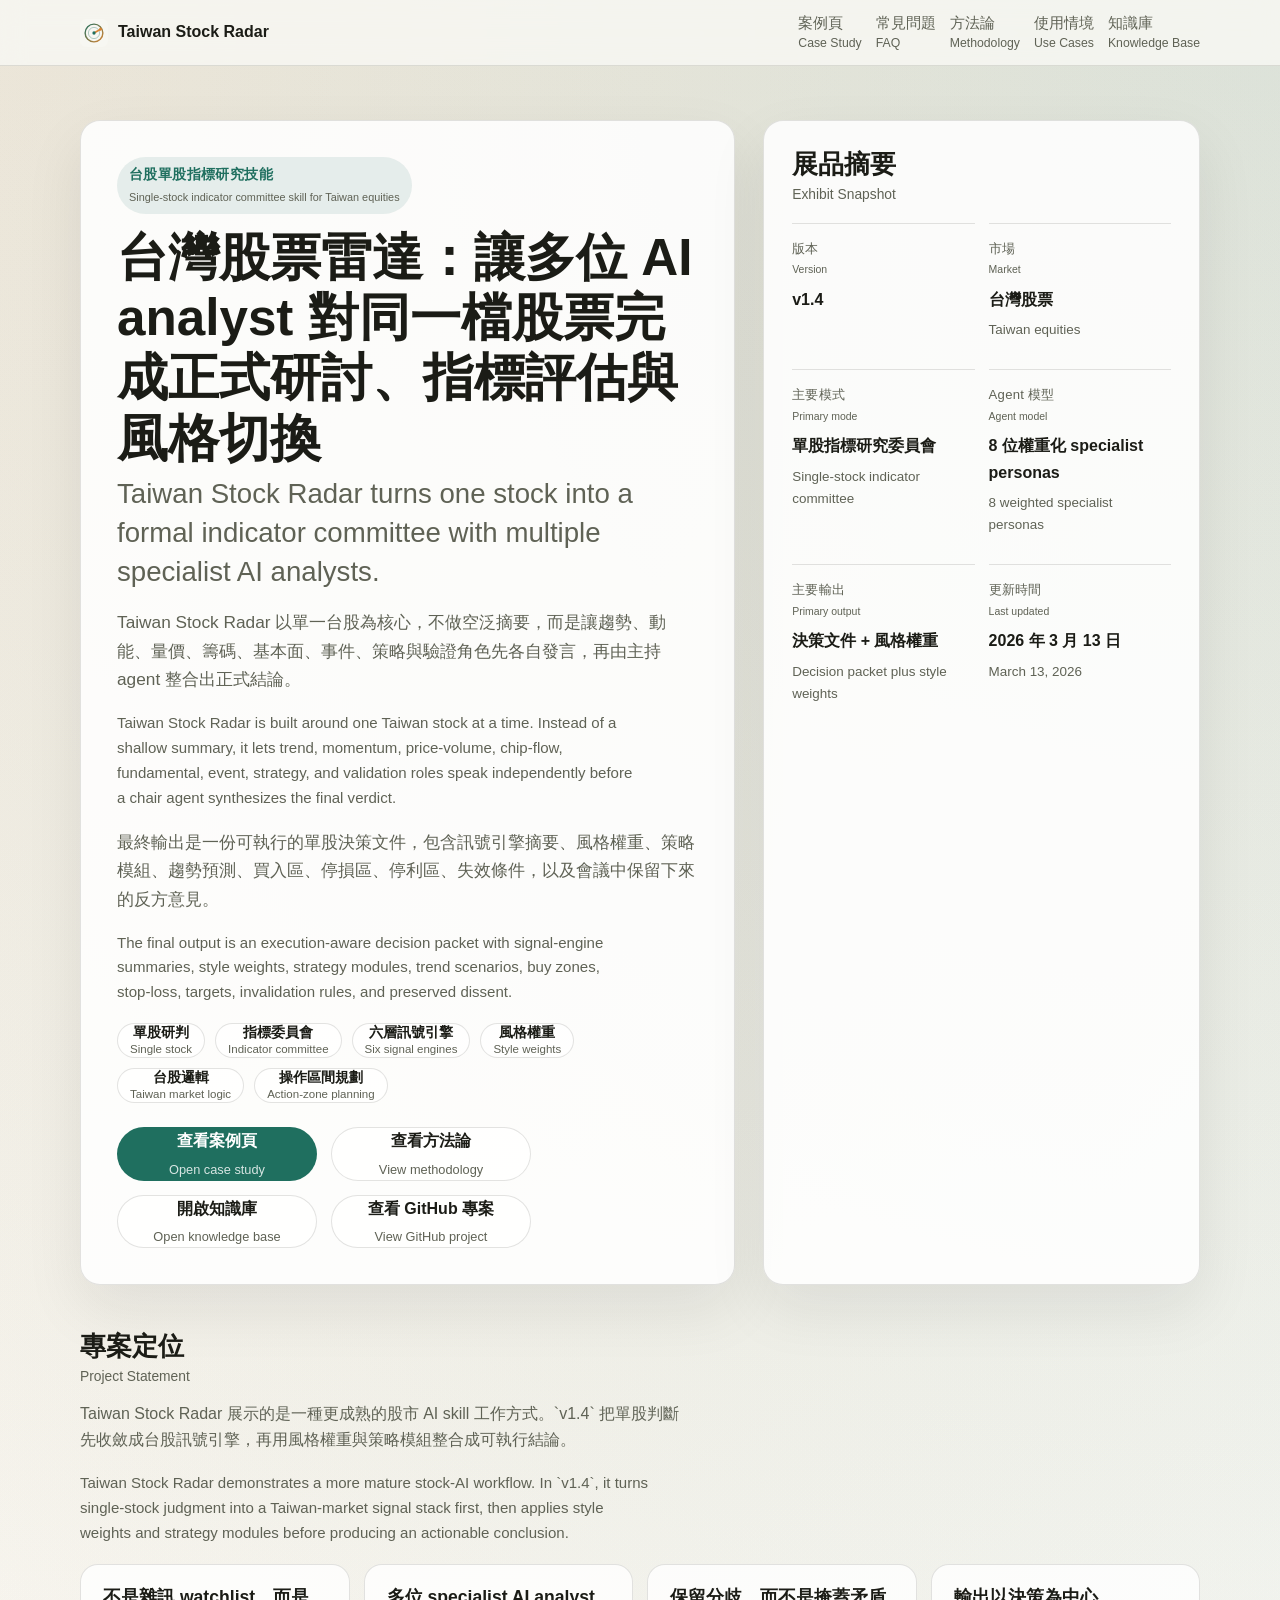
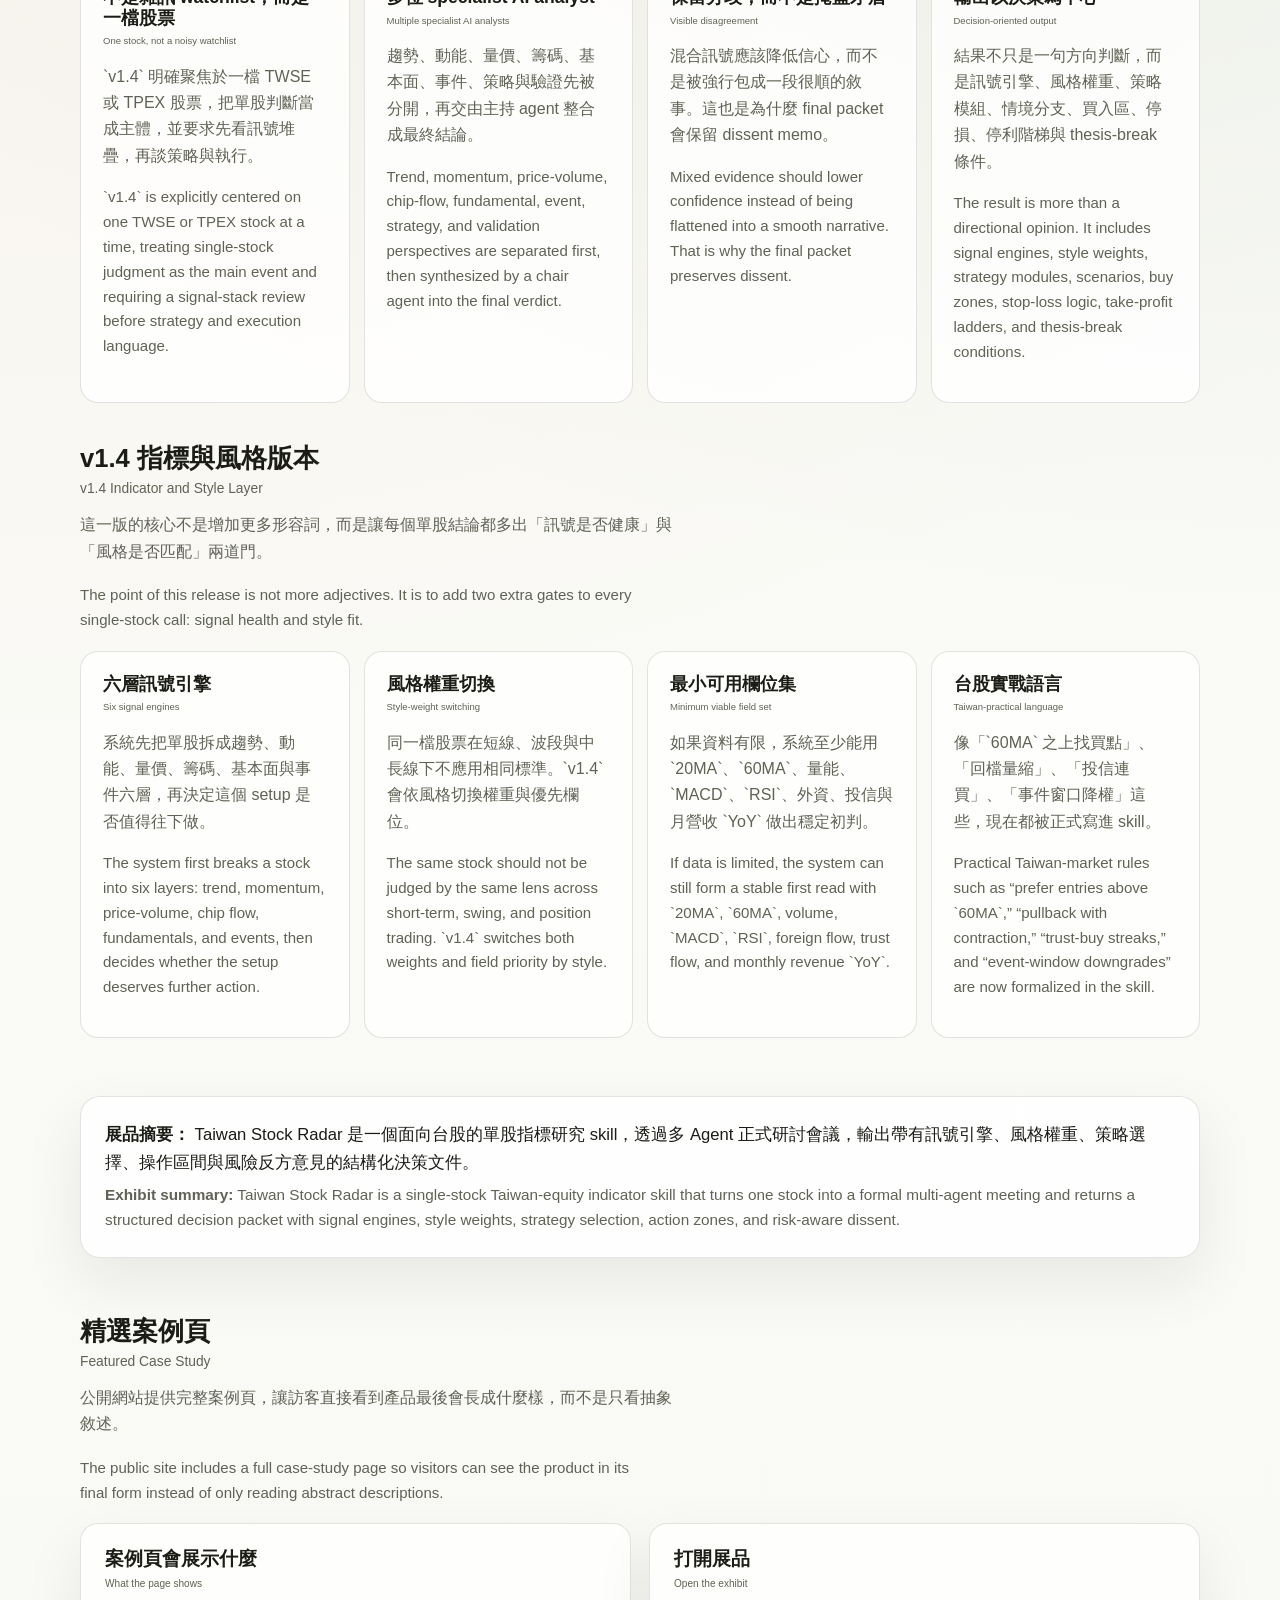
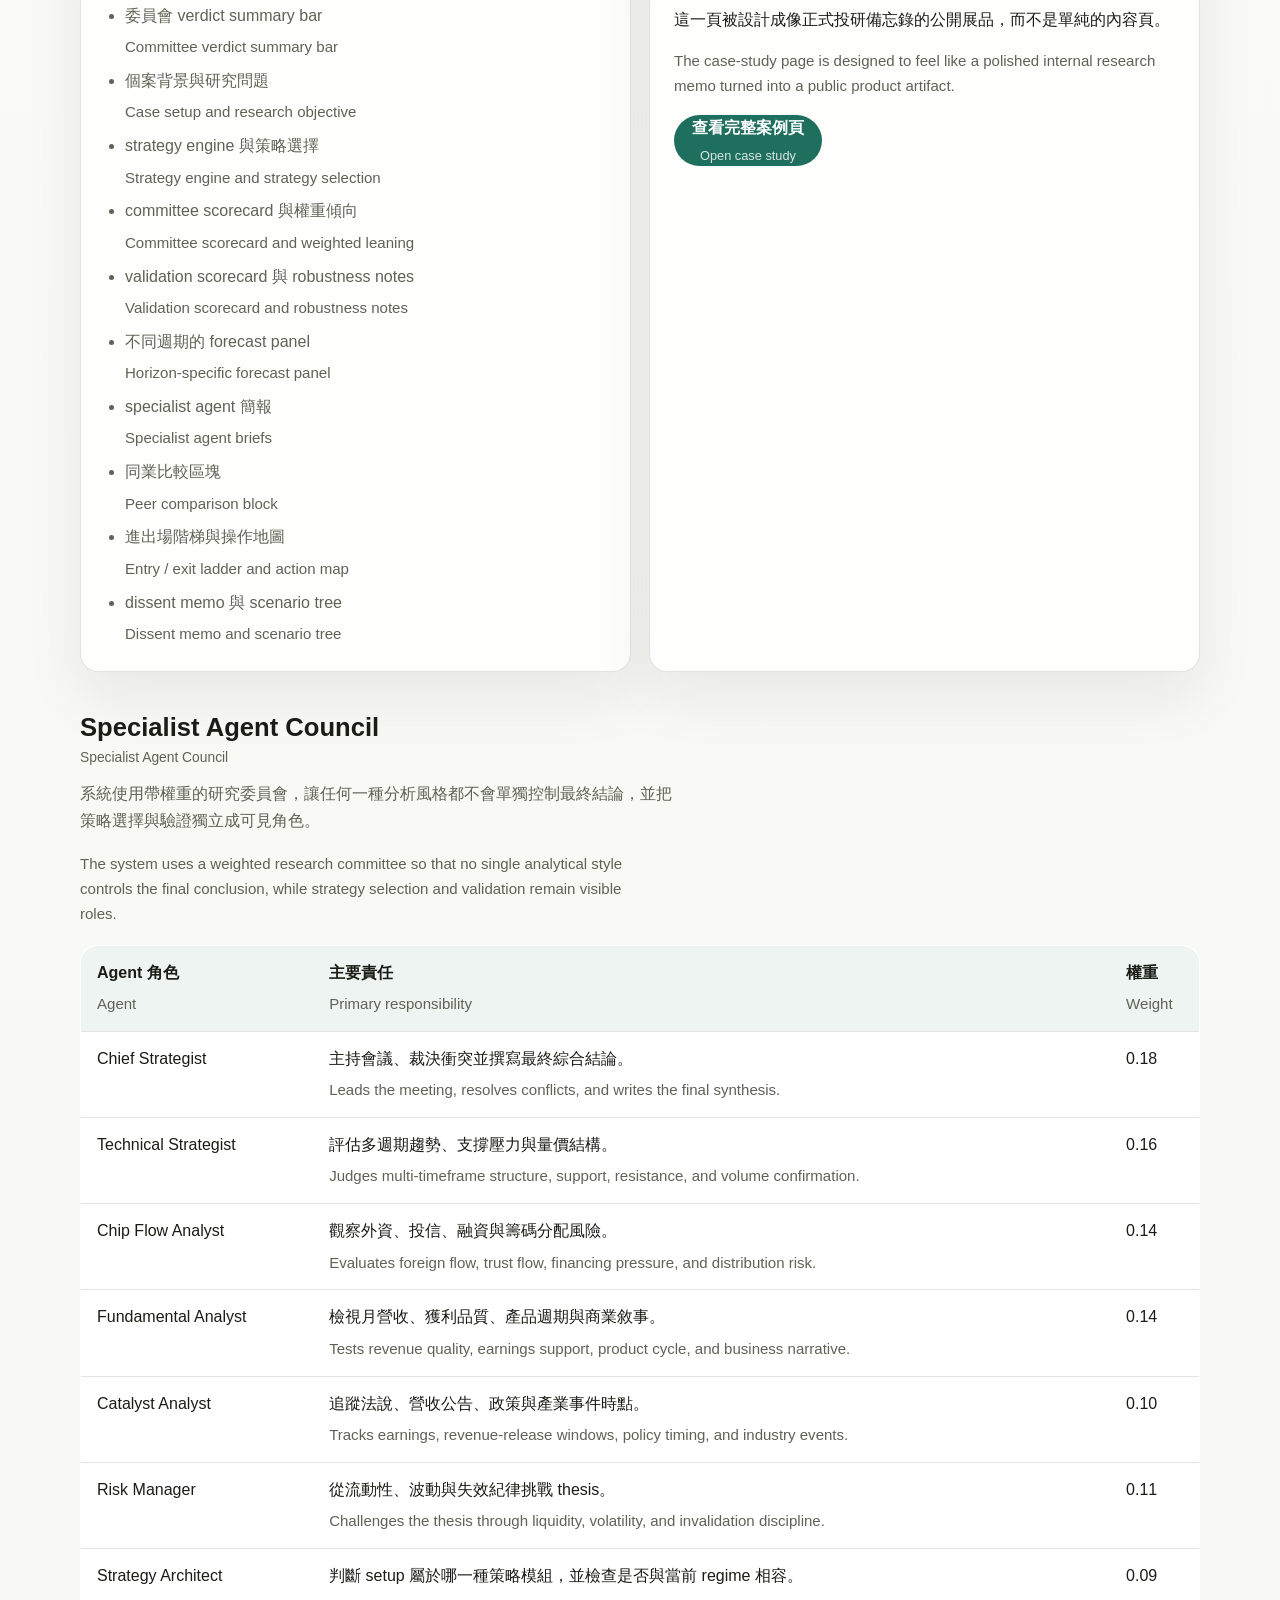
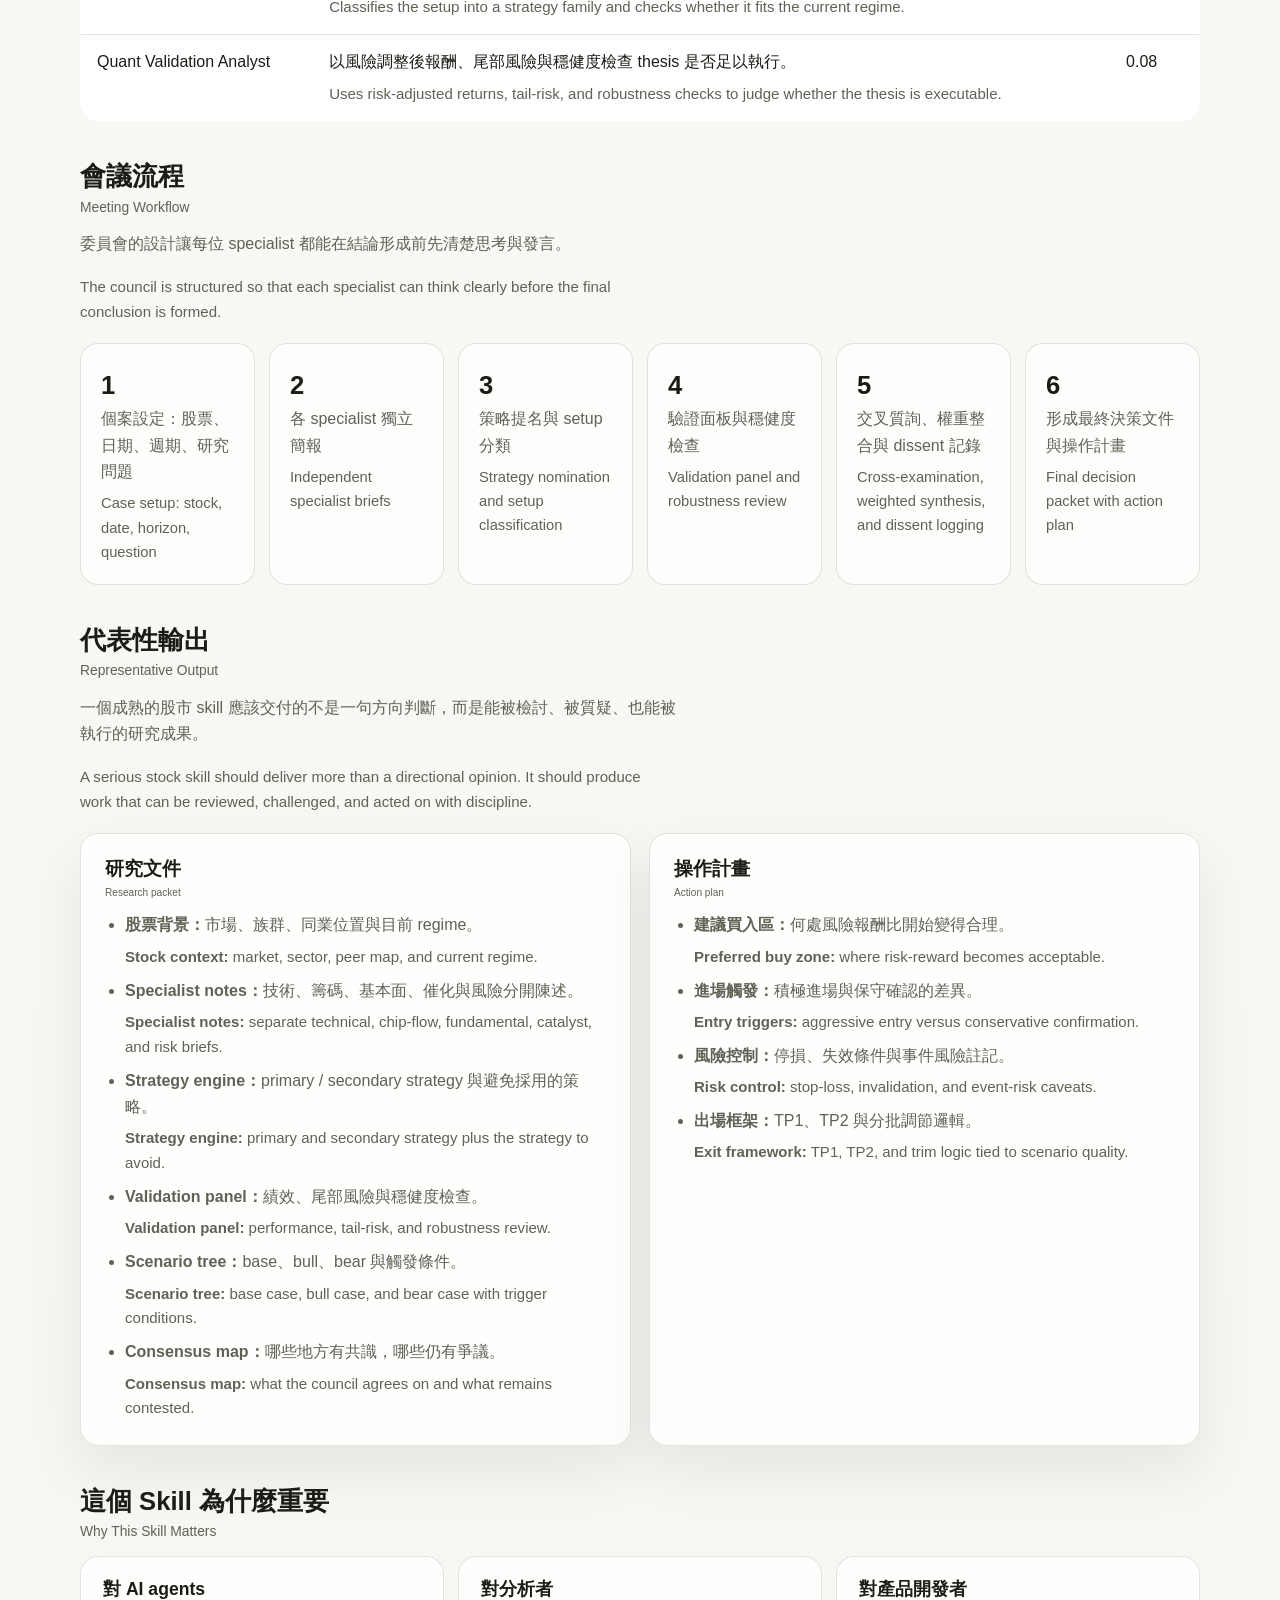
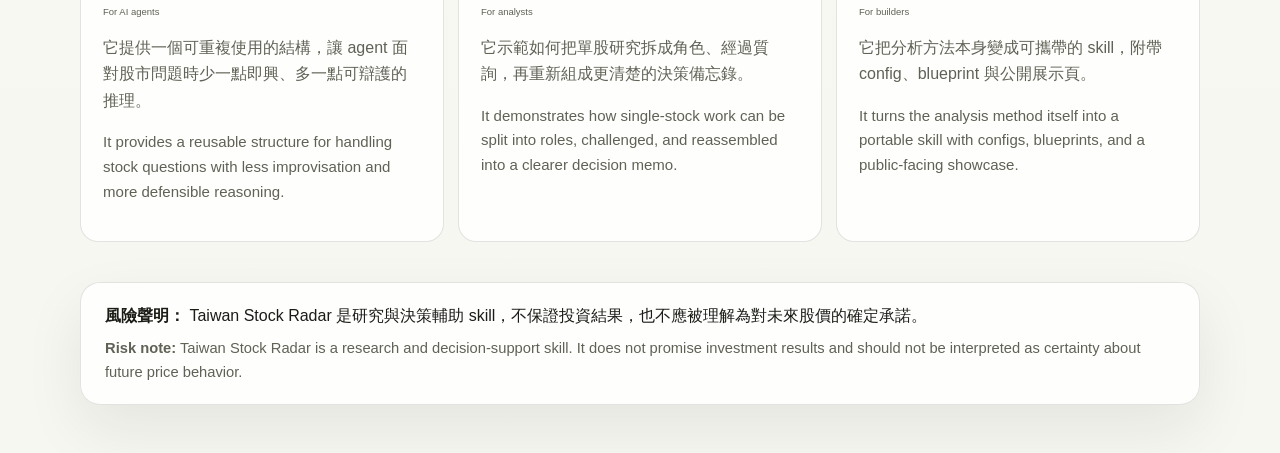
==== commit f6285059: "Upgrade indicator framework to v1.4" ====
--- a/docs/index.html
+++ b/docs/index.html
@@ -3,12 +3,12 @@
 <head>
   <meta charset="utf-8">
   <meta name="viewport" content="width=device-width, initial-scale=1">
-  <title>Taiwan Stock Radar | 台灣股票雷達單股研究 AI Skill</title>
-  <meta name="description" content="Taiwan Stock Radar 是專為單一台股深度研判打造的多 Agent AI skill，透過正式研究會議產出趨勢預測、買入區、停損區、停利區與失效條件，並附英文翻譯。">
+  <title>Taiwan Stock Radar | 台灣股票雷達單股指標 AI Skill</title>
+  <meta name="description" content="Taiwan Stock Radar 是專為單一台股深度研判打造的指標驅動 AI skill，透過六層訊號引擎、風格權重切換與正式研究會議完成判斷與操作規劃，並附英文翻譯。">
   <link rel="canonical" href="https://rabbit68116-ux.github.io/taiwan-stock-radar/">
   <meta property="og:type" content="website">
   <meta property="og:title" content="Taiwan Stock Radar | 台灣股票雷達">
-  <meta property="og:description" content="以單股為核心的台股多 Agent 研究 skill，將 AI 分析提升為正式研討會議與決策文件。">
+  <meta property="og:description" content="以單股為核心的台股指標驅動研究 skill，將 AI 分析提升為正式研討會議、風格權重與決策文件。">
   <meta property="og:url" content="https://rabbit68116-ux.github.io/taiwan-stock-radar/">
   <meta property="og:image" content="https://rabbit68116-ux.github.io/taiwan-stock-radar/assets/og-card.svg">
   <link rel="icon" href="assets/logo.svg" type="image/svg+xml">
@@ -35,7 +35,7 @@
         "publisher": {
           "@id": "https://rabbit68116-ux.github.io/taiwan-stock-radar/#organization"
         },
-        "description": "Taiwan Stock Radar 是一個以單股為核心的台股多 Agent 研究網站，展示 AI analyst 如何對同一檔股票進行正式研討與決策整合。 Taiwan Stock Radar is a professional website for single-stock Taiwan equity analysis through a formal multi-agent research council."
+        "description": "Taiwan Stock Radar 是一個以單股為核心的台股指標驅動研究網站，展示 AI analyst 如何對同一檔股票進行正式研討、風格權重切換與決策整合。 Taiwan Stock Radar is a professional website for single-stock Taiwan equity analysis through an indicator-driven multi-agent research committee."
       },
       {
         "@type": "SoftwareApplication",
@@ -45,7 +45,7 @@
         "operatingSystem": "Web",
         "url": "https://rabbit68116-ux.github.io/taiwan-stock-radar/",
         "downloadUrl": "https://github.com/rabbit68116-ux/taiwan-stock-radar",
-        "description": "Taiwan Stock Radar 是一個開源台股研究 skill，讓多位 specialist AI analyst 對同一檔股票開立正式會議，輸出趨勢情境、買賣區間與失效條件。 Taiwan Stock Radar is an open-source Taiwan equity research skill that stages a formal multi-agent meeting around one stock and returns scenarios, action zones, and invalidation rules."
+        "description": "Taiwan Stock Radar 是一個開源台股研究 skill，讓多位 specialist AI analyst 對同一檔股票開立正式會議，完成訊號引擎評估、風格切換、策略選擇與操作計畫。 Taiwan Stock Radar is an open-source Taiwan equity research skill that stages a formal multi-agent meeting around one stock and returns signal-engine review, style adaptation, strategy selection, action zones, and invalidation rules."
       }
     ]
   }
@@ -87,17 +87,19 @@
     <section class="hero">
       <div class="hero-grid">
         <article class="hero-card">
-          <p class="eyebrow">台股單股多 Agent 研究技能<span class="en-translation">Single-stock multi-agent Taiwan equity skill</span></p>
-          <h1>台灣股票雷達：讓多位 AI analyst 對同一檔股票開立正式研討會議
-            <span class="en-translation">Taiwan Stock Radar turns one stock into a formal research council with multiple specialist AI analysts.</span>
+          <p class="eyebrow">台股單股指標研究技能<span class="en-translation">Single-stock indicator committee skill for Taiwan equities</span></p>
+          <h1>台灣股票雷達：讓多位 AI analyst 對同一檔股票完成正式研討、指標評估與風格切換
+            <span class="en-translation">Taiwan Stock Radar turns one stock into a formal indicator committee with multiple specialist AI analysts.</span>
           </h1>
-          <p class="lead">Taiwan Stock Radar 以單一台股為核心，不做空泛摘要，而是讓技術面、籌碼面、基本面、催化因子與風控角色先各自發言，再由主持 agent 整合出正式結論。</p>
-          <p class="lead en-translation">Taiwan Stock Radar is built around one Taiwan stock at a time. Instead of a shallow summary, it lets technical, chip-flow, fundamental, catalyst, and risk roles speak independently before a chair agent synthesizes the final verdict.</p>
-          <p class="lead">最終輸出是一份可執行的單股決策文件，包含趨勢預測、情境分支、買入區、停損區、停利區、失效條件，以及會議中保留下來的反方意見。</p>
-          <p class="lead en-translation">The final output is an execution-aware decision packet with trend scenarios, buy zones, stop-loss, targets, invalidation rules, and preserved dissent.</p>
+          <p class="lead">Taiwan Stock Radar 以單一台股為核心，不做空泛摘要，而是讓趨勢、動能、量價、籌碼、基本面、事件、策略與驗證角色先各自發言，再由主持 agent 整合出正式結論。</p>
+          <p class="lead en-translation">Taiwan Stock Radar is built around one Taiwan stock at a time. Instead of a shallow summary, it lets trend, momentum, price-volume, chip-flow, fundamental, event, strategy, and validation roles speak independently before a chair agent synthesizes the final verdict.</p>
+          <p class="lead">最終輸出是一份可執行的單股決策文件，包含訊號引擎摘要、風格權重、策略模組、趨勢預測、買入區、停損區、停利區、失效條件，以及會議中保留下來的反方意見。</p>
+          <p class="lead en-translation">The final output is an execution-aware decision packet with signal-engine summaries, style weights, strategy modules, trend scenarios, buy zones, stop-loss, targets, invalidation rules, and preserved dissent.</p>
           <div class="chip-row">
             <span class="chip">單股研判<span class="en-translation">Single stock</span></span>
-            <span class="chip">多 Agent 會議<span class="en-translation">Multi-agent council</span></span>
+            <span class="chip">指標委員會<span class="en-translation">Indicator committee</span></span>
+            <span class="chip">六層訊號引擎<span class="en-translation">Six signal engines</span></span>
+            <span class="chip">風格權重<span class="en-translation">Style weights</span></span>
             <span class="chip">台股邏輯<span class="en-translation">Taiwan market logic</span></span>
             <span class="chip">操作區間規劃<span class="en-translation">Action-zone planning</span></span>
           </div>
@@ -128,7 +130,7 @@
           <div class="meta-list">
             <div>
               <span class="label">版本<span class="en-translation">Version</span></span>
-              <span class="value">v1.2</span>
+              <span class="value">v1.4</span>
             </div>
             <div>
               <span class="label">市場<span class="en-translation">Market</span></span>
@@ -138,20 +140,20 @@
             </div>
             <div>
               <span class="label">主要模式<span class="en-translation">Primary mode</span></span>
-              <span class="value">單股研究委員會
-                <span class="en-translation">Single-stock research council</span>
+              <span class="value">單股指標研究委員會
+                <span class="en-translation">Single-stock indicator committee</span>
               </span>
             </div>
             <div>
               <span class="label">Agent 模型<span class="en-translation">Agent model</span></span>
-              <span class="value">權重化 specialist personas
-                <span class="en-translation">Weighted specialist personas</span>
+              <span class="value">8 位權重化 specialist personas
+                <span class="en-translation">8 weighted specialist personas</span>
               </span>
             </div>
             <div>
               <span class="label">主要輸出<span class="en-translation">Primary output</span></span>
-              <span class="value">帶操作區間的決策文件
-                <span class="en-translation">Decision packet with action zones</span>
+              <span class="value">決策文件 + 風格權重
+                <span class="en-translation">Decision packet plus style weights</span>
               </span>
             </div>
             <div>
@@ -170,22 +172,22 @@
         <h2>專案定位
           <span class="en-translation">Project Statement</span>
         </h2>
-        <p class="section-intro">Taiwan Stock Radar 展示的是一種更成熟的股市 AI skill 工作方式。它把一個困難的單股判斷拆成多個專業視角，再用正式會議機制整合成可執行結論。</p>
-        <p class="section-intro en-translation">Taiwan Stock Radar demonstrates a more mature stock-AI workflow. It breaks one difficult single-stock judgment into specialist perspectives and then recombines them through a formal meeting structure.</p>
+        <p class="section-intro">Taiwan Stock Radar 展示的是一種更成熟的股市 AI skill 工作方式。`v1.4` 把單股判斷先收斂成台股訊號引擎，再用風格權重與策略模組整合成可執行結論。</p>
+        <p class="section-intro en-translation">Taiwan Stock Radar demonstrates a more mature stock-AI workflow. In `v1.4`, it turns single-stock judgment into a Taiwan-market signal stack first, then applies style weights and strategy modules before producing an actionable conclusion.</p>
         <div class="grid">
           <article class="card">
             <h3>不是雜訊 watchlist，而是一檔股票
               <span class="en-translation">One stock, not a noisy watchlist</span>
             </h3>
-            <p>`v1.2` 明確聚焦於一檔 TWSE 或 TPEX 股票，把單股判斷當成主體，而不是掃描後剩下的一行附註。</p>
-            <p class="en-translation">`v1.2` is explicitly centered on one TWSE or TPEX stock at a time, treating single-stock judgment as the main event rather than a leftover note after screening.</p>
+            <p>`v1.4` 明確聚焦於一檔 TWSE 或 TPEX 股票，把單股判斷當成主體，並要求先看訊號堆疊，再談策略與執行。</p>
+            <p class="en-translation">`v1.4` is explicitly centered on one TWSE or TPEX stock at a time, treating single-stock judgment as the main event and requiring a signal-stack review before strategy and execution language.</p>
           </article>
           <article class="card">
             <h3>多位 specialist AI analyst
               <span class="en-translation">Multiple specialist AI analysts</span>
             </h3>
-            <p>技術面、籌碼面、基本面、催化因子與風險先被分開，再交由主持 agent 整合成最終結論。</p>
-            <p class="en-translation">Technical, chip-flow, fundamental, catalyst, and risk perspectives are separated first, then synthesized by a chair agent into the final verdict.</p>
+            <p>趨勢、動能、量價、籌碼、基本面、事件、策略與驗證先被分開，再交由主持 agent 整合成最終結論。</p>
+            <p class="en-translation">Trend, momentum, price-volume, chip-flow, fundamental, event, strategy, and validation perspectives are separated first, then synthesized by a chair agent into the final verdict.</p>
           </article>
           <article class="card">
             <h3>保留分歧，而不是掩蓋矛盾
@@ -198,15 +200,53 @@
             <h3>輸出以決策為中心
               <span class="en-translation">Decision-oriented output</span>
             </h3>
-            <p>結果不只是一句方向判斷，而是情境分支、買入區、停損、停利階梯與 thesis-break 條件。</p>
-            <p class="en-translation">The result is more than a directional opinion. It includes scenarios, buy zones, stop-loss logic, take-profit ladders, and thesis-break conditions.</p>
+            <p>結果不只是一句方向判斷，而是訊號引擎、風格權重、策略模組、情境分支、買入區、停損、停利階梯與 thesis-break 條件。</p>
+            <p class="en-translation">The result is more than a directional opinion. It includes signal engines, style weights, strategy modules, scenarios, buy zones, stop-loss logic, take-profit ladders, and thesis-break conditions.</p>
+          </article>
+        </div>
+      </section>
+
+      <section>
+        <h2>v1.4 指標與風格版本
+          <span class="en-translation">v1.4 Indicator and Style Layer</span>
+        </h2>
+        <p class="section-intro">這一版的核心不是增加更多形容詞，而是讓每個單股結論都多出「訊號是否健康」與「風格是否匹配」兩道門。</p>
+        <p class="section-intro en-translation">The point of this release is not more adjectives. It is to add two extra gates to every single-stock call: signal health and style fit.</p>
+        <div class="grid">
+          <article class="card">
+            <h3>六層訊號引擎
+              <span class="en-translation">Six signal engines</span>
+            </h3>
+            <p>系統先把單股拆成趨勢、動能、量價、籌碼、基本面與事件六層，再決定這個 setup 是否值得往下做。</p>
+            <p class="en-translation">The system first breaks a stock into six layers: trend, momentum, price-volume, chip flow, fundamentals, and events, then decides whether the setup deserves further action.</p>
+          </article>
+          <article class="card">
+            <h3>風格權重切換
+              <span class="en-translation">Style-weight switching</span>
+            </h3>
+            <p>同一檔股票在短線、波段與中長線下不應用相同標準。`v1.4` 會依風格切換權重與優先欄位。</p>
+            <p class="en-translation">The same stock should not be judged by the same lens across short-term, swing, and position trading. `v1.4` switches both weights and field priority by style.</p>
+          </article>
+          <article class="card">
+            <h3>最小可用欄位集
+              <span class="en-translation">Minimum viable field set</span>
+            </h3>
+            <p>如果資料有限，系統至少能用 `20MA`、`60MA`、量能、`MACD`、`RSI`、外資、投信與月營收 `YoY` 做出穩定初判。</p>
+            <p class="en-translation">If data is limited, the system can still form a stable first read with `20MA`, `60MA`, volume, `MACD`, `RSI`, foreign flow, trust flow, and monthly revenue `YoY`.</p>
+          </article>
+          <article class="card">
+            <h3>台股實戰語言
+              <span class="en-translation">Taiwan-practical language</span>
+            </h3>
+            <p>像「`60MA` 之上找買點」、「回檔量縮」、「投信連買」、「事件窗口降權」這些，現在都被正式寫進 skill。</p>
+            <p class="en-translation">Practical Taiwan-market rules such as “prefer entries above `60MA`,” “pullback with contraction,” “trust-buy streaks,” and “event-window downgrades” are now formalized in the skill.</p>
           </article>
         </div>
       </section>
 
       <section>
         <div class="quote">
-          <p><strong>展品摘要：</strong> Taiwan Stock Radar 是一個面向台股的單股研究 skill，透過多 Agent 正式研討會議，輸出帶有趨勢情境、操作區間與風險反方意見的結構化決策文件。<span class="en-translation"><strong>Exhibit summary:</strong> Taiwan Stock Radar is a single-stock Taiwan-equity skill that turns one stock into a formal multi-agent research meeting and returns a structured decision packet with scenarios, action zones, and risk-aware dissent.</span></p>
+          <p><strong>展品摘要：</strong> Taiwan Stock Radar 是一個面向台股的單股指標研究 skill，透過多 Agent 正式研討會議，輸出帶有訊號引擎、風格權重、策略選擇、操作區間與風險反方意見的結構化決策文件。<span class="en-translation"><strong>Exhibit summary:</strong> Taiwan Stock Radar is a single-stock Taiwan-equity indicator skill that turns one stock into a formal multi-agent meeting and returns a structured decision packet with signal engines, style weights, strategy selection, action zones, and risk-aware dissent.</span></p>
         </div>
       </section>
 
@@ -224,7 +264,9 @@
             <ul>
               <li>委員會 verdict summary bar<span class="en-translation">Committee verdict summary bar</span></li>
               <li>個案背景與研究問題<span class="en-translation">Case setup and research objective</span></li>
+              <li>strategy engine 與策略選擇<span class="en-translation">Strategy engine and strategy selection</span></li>
               <li>committee scorecard 與權重傾向<span class="en-translation">Committee scorecard and weighted leaning</span></li>
+              <li>validation scorecard 與 robustness notes<span class="en-translation">Validation scorecard and robustness notes</span></li>
               <li>不同週期的 forecast panel<span class="en-translation">Horizon-specific forecast panel</span></li>
               <li>specialist agent 簡報<span class="en-translation">Specialist agent briefs</span></li>
               <li>同業比較區塊<span class="en-translation">Peer comparison block</span></li>
@@ -247,8 +289,8 @@
         <h2>Specialist Agent Council
           <span class="en-translation">Specialist Agent Council</span>
         </h2>
-        <p class="section-intro">系統使用帶權重的研究委員會，讓任何一種分析風格都不會單獨控制最終結論。</p>
-        <p class="section-intro en-translation">The system uses a weighted research council so that no single analytical style controls the final conclusion.</p>
+        <p class="section-intro">系統使用帶權重的研究委員會，讓任何一種分析風格都不會單獨控制最終結論，並把策略選擇與驗證獨立成可見角色。</p>
+        <p class="section-intro en-translation">The system uses a weighted research committee so that no single analytical style controls the final conclusion, while strategy selection and validation remain visible roles.</p>
         <table>
           <thead>
             <tr>
@@ -267,32 +309,42 @@
             <tr>
               <td>Chief Strategist</td>
               <td>主持會議、裁決衝突並撰寫最終綜合結論。<span class="en-translation">Leads the meeting, resolves conflicts, and writes the final synthesis.</span></td>
-              <td>0.24</td>
+              <td>0.18</td>
             </tr>
             <tr>
               <td>Technical Strategist</td>
               <td>評估多週期趨勢、支撐壓力與量價結構。<span class="en-translation">Judges multi-timeframe structure, support, resistance, and volume confirmation.</span></td>
-              <td>0.18</td>
+              <td>0.16</td>
             </tr>
             <tr>
               <td>Chip Flow Analyst</td>
               <td>觀察外資、投信、融資與籌碼分配風險。<span class="en-translation">Evaluates foreign flow, trust flow, financing pressure, and distribution risk.</span></td>
-              <td>0.18</td>
+              <td>0.14</td>
             </tr>
             <tr>
               <td>Fundamental Analyst</td>
               <td>檢視月營收、獲利品質、產品週期與商業敘事。<span class="en-translation">Tests revenue quality, earnings support, product cycle, and business narrative.</span></td>
-              <td>0.17</td>
+              <td>0.14</td>
             </tr>
             <tr>
               <td>Catalyst Analyst</td>
               <td>追蹤法說、營收公告、政策與產業事件時點。<span class="en-translation">Tracks earnings, revenue-release windows, policy timing, and industry events.</span></td>
-              <td>0.11</td>
+              <td>0.10</td>
             </tr>
             <tr>
               <td>Risk Manager</td>
               <td>從流動性、波動與失效紀律挑戰 thesis。<span class="en-translation">Challenges the thesis through liquidity, volatility, and invalidation discipline.</span></td>
-              <td>0.12</td>
+              <td>0.11</td>
+            </tr>
+            <tr>
+              <td>Strategy Architect</td>
+              <td>判斷 setup 屬於哪一種策略模組，並檢查是否與當前 regime 相容。<span class="en-translation">Classifies the setup into a strategy family and checks whether it fits the current regime.</span></td>
+              <td>0.09</td>
+            </tr>
+            <tr>
+              <td>Quant Validation Analyst</td>
+              <td>以風險調整後報酬、尾部風險與穩健度檢查 thesis 是否足以執行。<span class="en-translation">Uses risk-adjusted returns, tail-risk, and robustness checks to judge whether the thesis is executable.</span></td>
+              <td>0.08</td>
             </tr>
           </tbody>
         </table>
@@ -315,14 +367,18 @@
           </div>
           <div class="kpi">
             <strong>3</strong>
-            <span class="muted">交叉質詢與衝突檢討<span class="en-translation">Cross-examination and conflict review</span></span>
+            <span class="muted">策略提名與 setup 分類<span class="en-translation">Strategy nomination and setup classification</span></span>
           </div>
           <div class="kpi">
             <strong>4</strong>
-            <span class="muted">權重整合與 dissent 記錄<span class="en-translation">Weighted consensus and dissent logging</span></span>
+            <span class="muted">驗證面板與穩健度檢查<span class="en-translation">Validation panel and robustness review</span></span>
           </div>
           <div class="kpi">
             <strong>5</strong>
+            <span class="muted">交叉質詢、權重整合與 dissent 記錄<span class="en-translation">Cross-examination, weighted synthesis, and dissent logging</span></span>
+          </div>
+          <div class="kpi">
+            <strong>6</strong>
             <span class="muted">形成最終決策文件與操作計畫<span class="en-translation">Final decision packet with action plan</span></span>
           </div>
         </div>
@@ -342,6 +398,8 @@
             <ul>
               <li><strong>股票背景：</strong>市場、族群、同業位置與目前 regime。<span class="en-translation"><strong>Stock context:</strong> market, sector, peer map, and current regime.</span></li>
               <li><strong>Specialist notes：</strong>技術、籌碼、基本面、催化與風險分開陳述。<span class="en-translation"><strong>Specialist notes:</strong> separate technical, chip-flow, fundamental, catalyst, and risk briefs.</span></li>
+              <li><strong>Strategy engine：</strong>primary / secondary strategy 與避免採用的策略。<span class="en-translation"><strong>Strategy engine:</strong> primary and secondary strategy plus the strategy to avoid.</span></li>
+              <li><strong>Validation panel：</strong>績效、尾部風險與穩健度檢查。<span class="en-translation"><strong>Validation panel:</strong> performance, tail-risk, and robustness review.</span></li>
               <li><strong>Scenario tree：</strong>base、bull、bear 與觸發條件。<span class="en-translation"><strong>Scenario tree:</strong> base case, bull case, and bear case with trigger conditions.</span></li>
               <li><strong>Consensus map：</strong>哪些地方有共識，哪些仍有爭議。<span class="en-translation"><strong>Consensus map:</strong> what the council agrees on and what remains contested.</span></li>
             </ul>
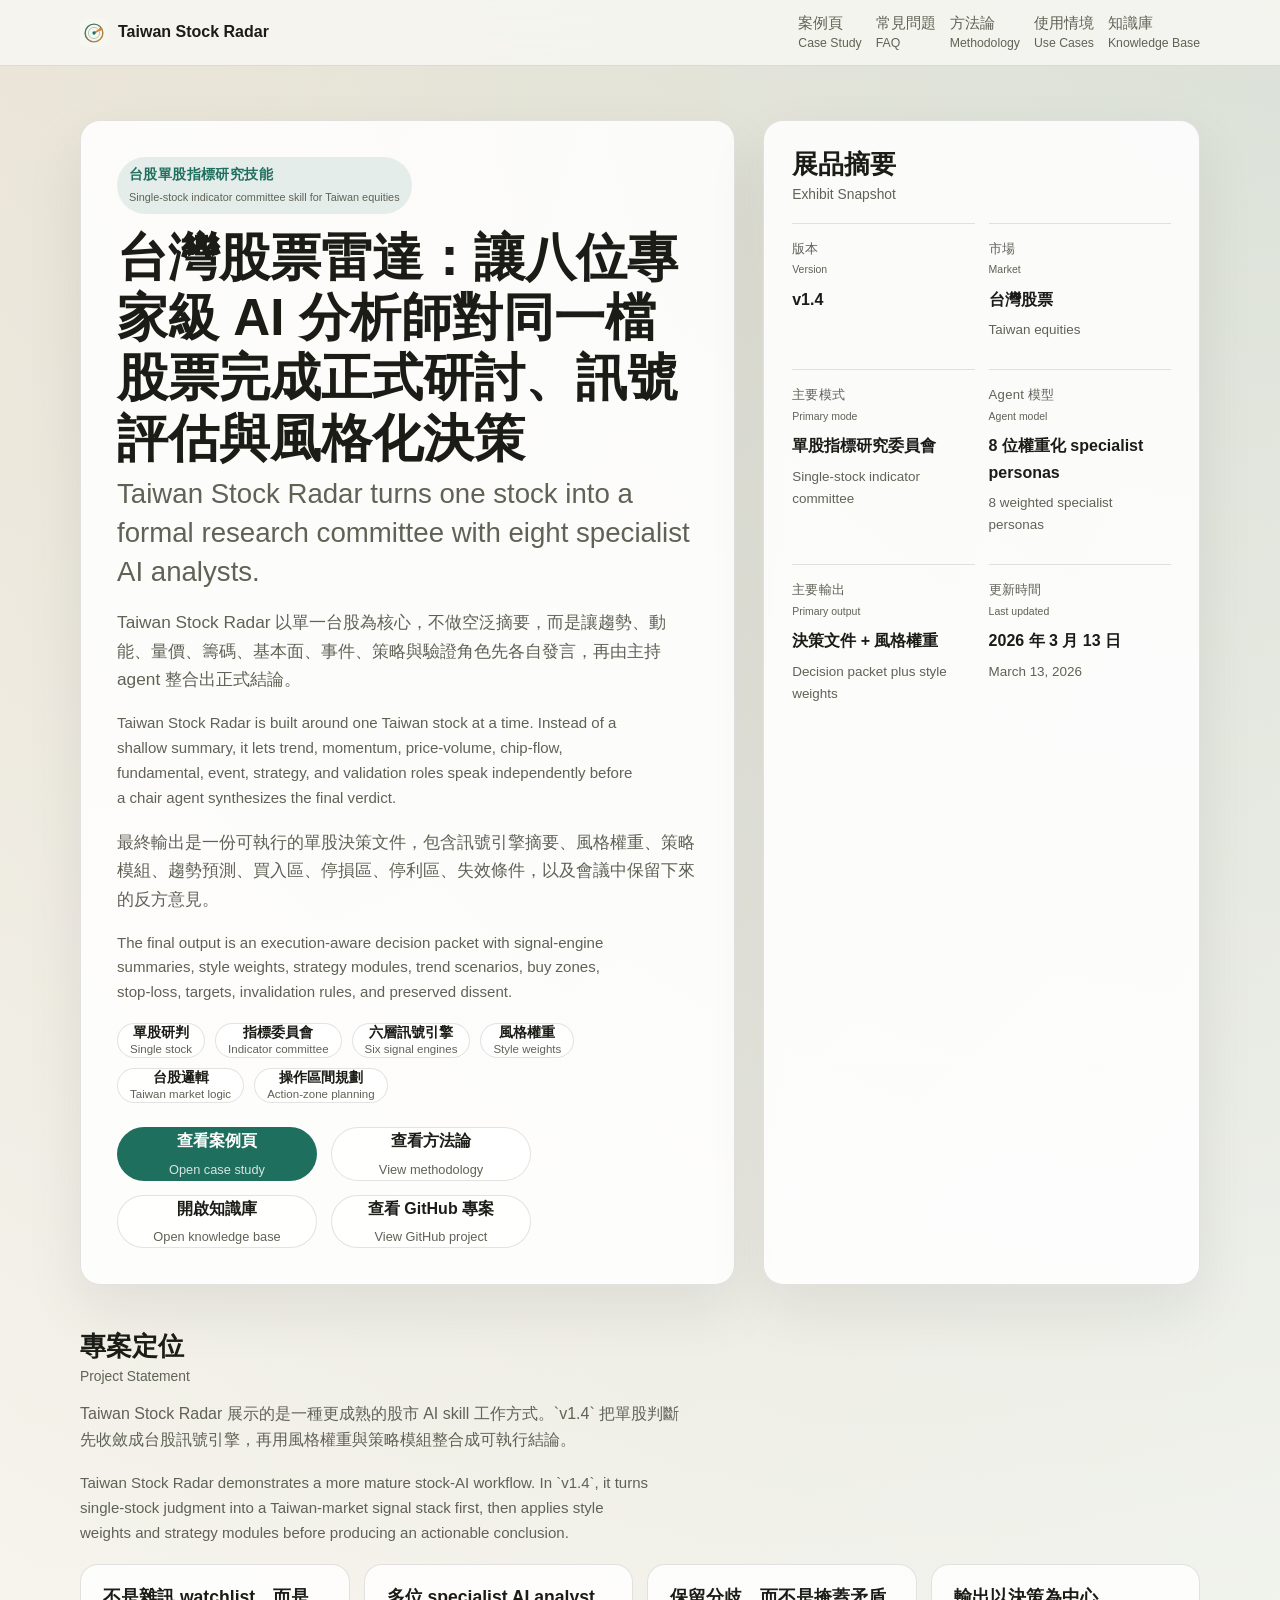
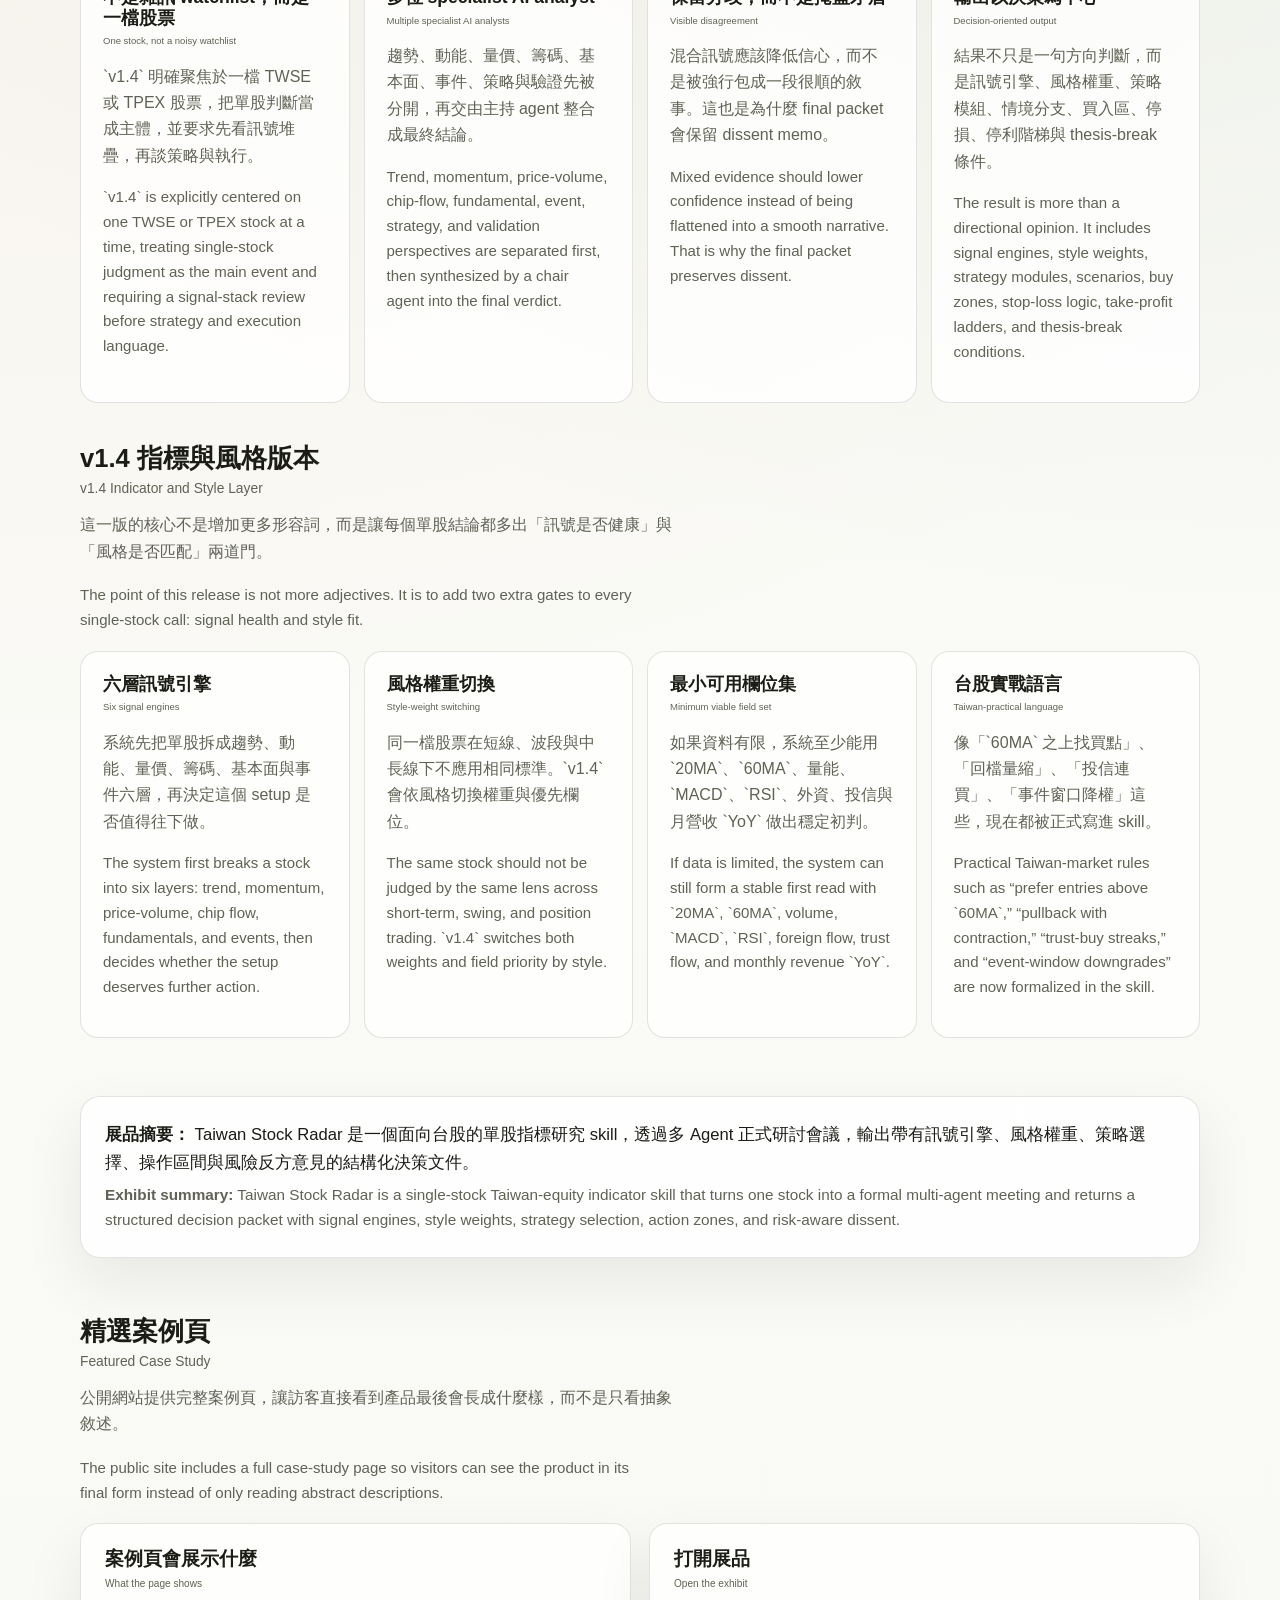
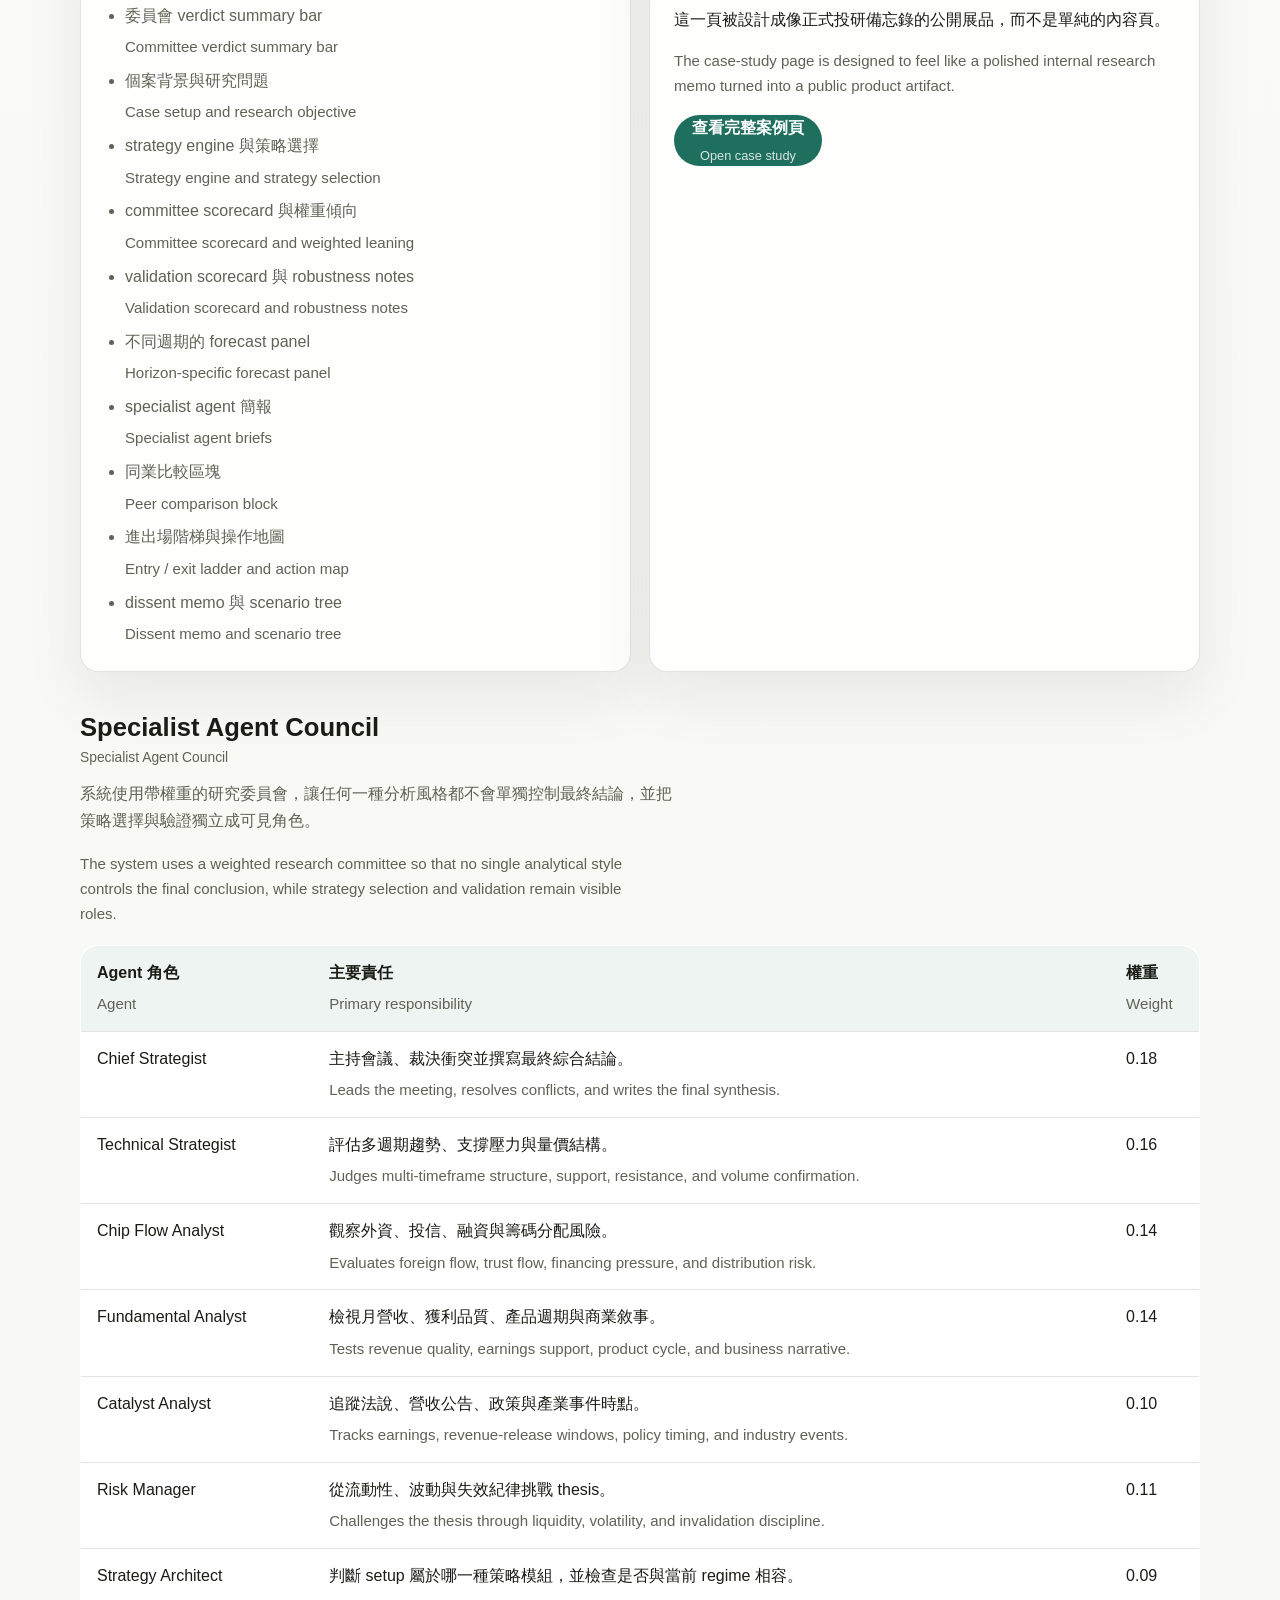
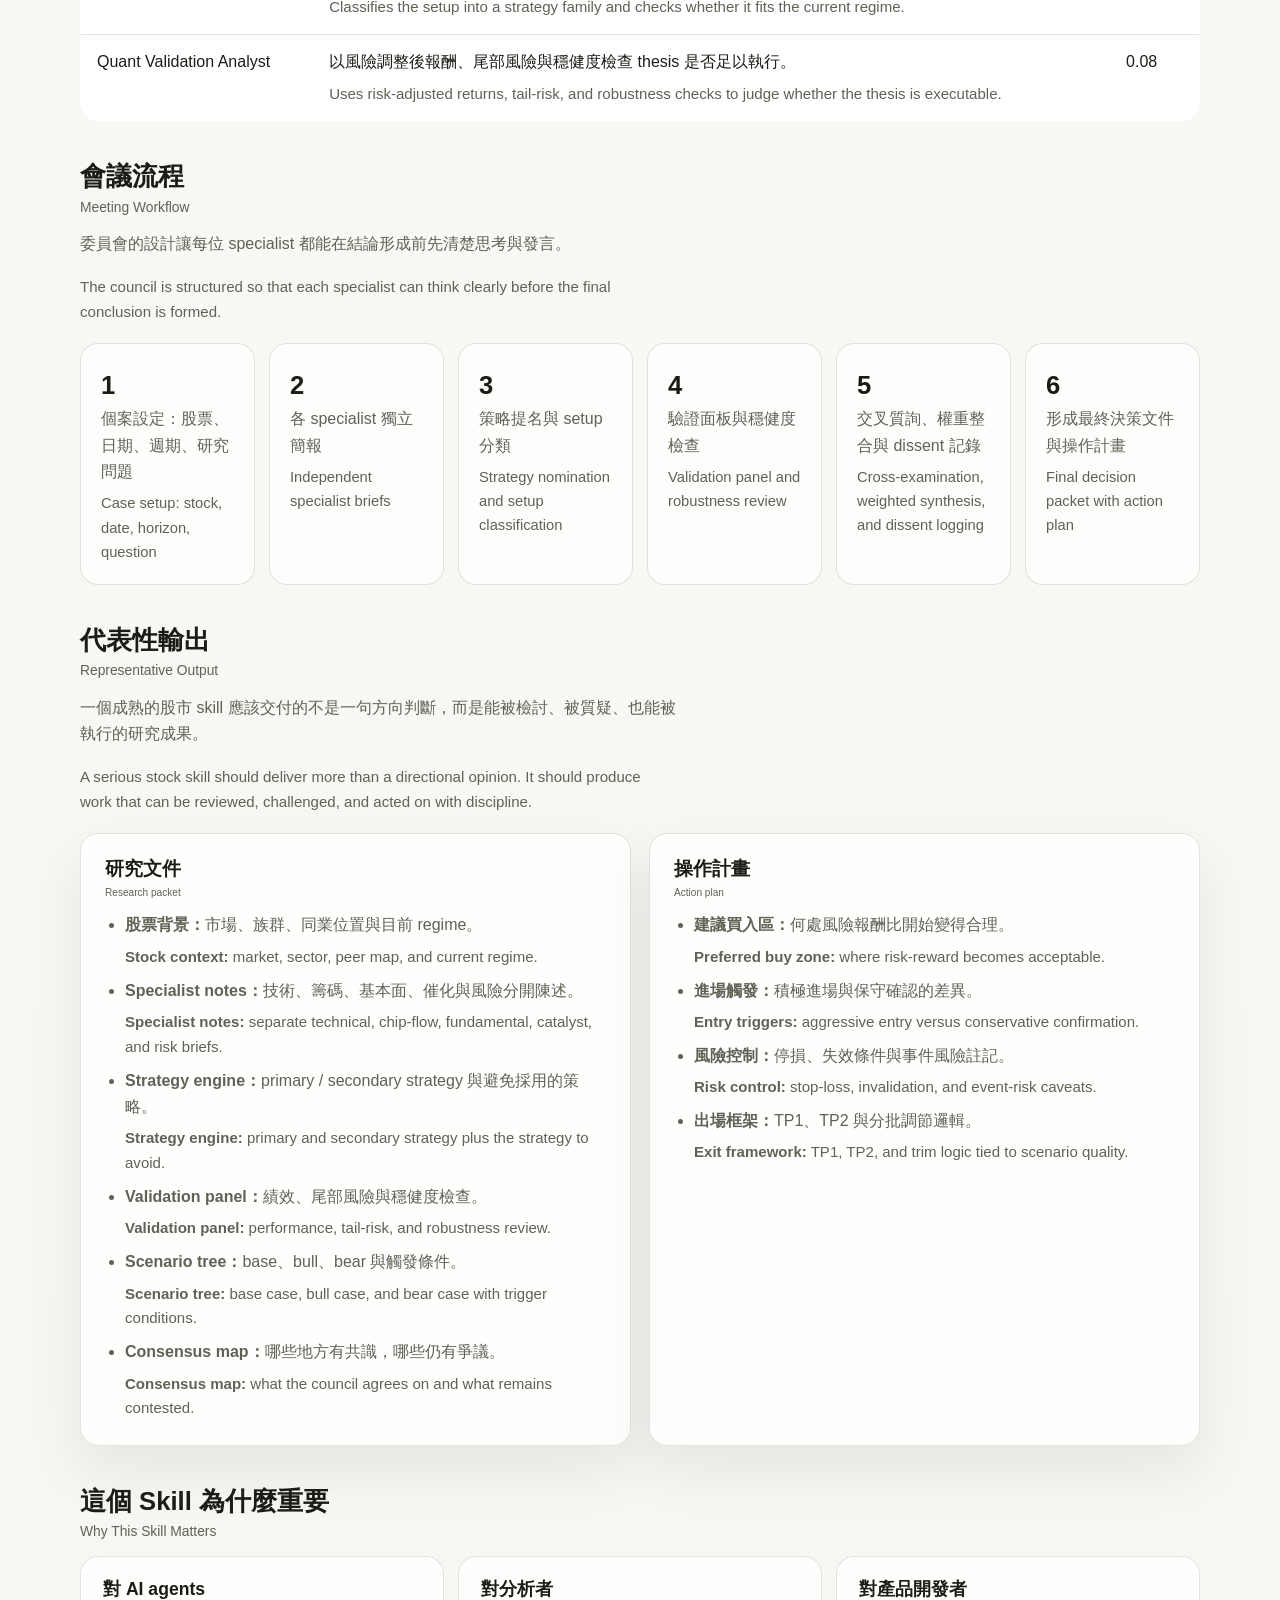
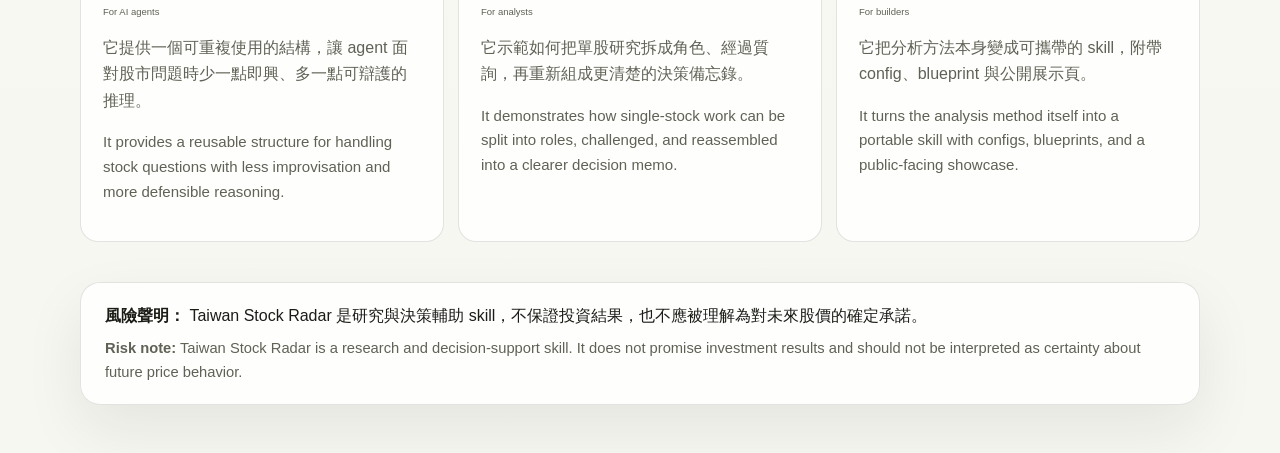
==== commit 4d9ab988: "Refine v1.4 headline copy" ====
--- a/docs/index.html
+++ b/docs/index.html
@@ -88,8 +88,8 @@
       <div class="hero-grid">
         <article class="hero-card">
           <p class="eyebrow">台股單股指標研究技能<span class="en-translation">Single-stock indicator committee skill for Taiwan equities</span></p>
-          <h1>台灣股票雷達：讓多位 AI analyst 對同一檔股票完成正式研討、指標評估與風格切換
-            <span class="en-translation">Taiwan Stock Radar turns one stock into a formal indicator committee with multiple specialist AI analysts.</span>
+          <h1>台灣股票雷達：讓八位專家級 AI 分析師對同一檔股票完成正式研討、訊號評估與風格化決策
+            <span class="en-translation">Taiwan Stock Radar turns one stock into a formal research committee with eight specialist AI analysts.</span>
           </h1>
           <p class="lead">Taiwan Stock Radar 以單一台股為核心，不做空泛摘要，而是讓趨勢、動能、量價、籌碼、基本面、事件、策略與驗證角色先各自發言，再由主持 agent 整合出正式結論。</p>
           <p class="lead en-translation">Taiwan Stock Radar is built around one Taiwan stock at a time. Instead of a shallow summary, it lets trend, momentum, price-volume, chip-flow, fundamental, event, strategy, and validation roles speak independently before a chair agent synthesizes the final verdict.</p>
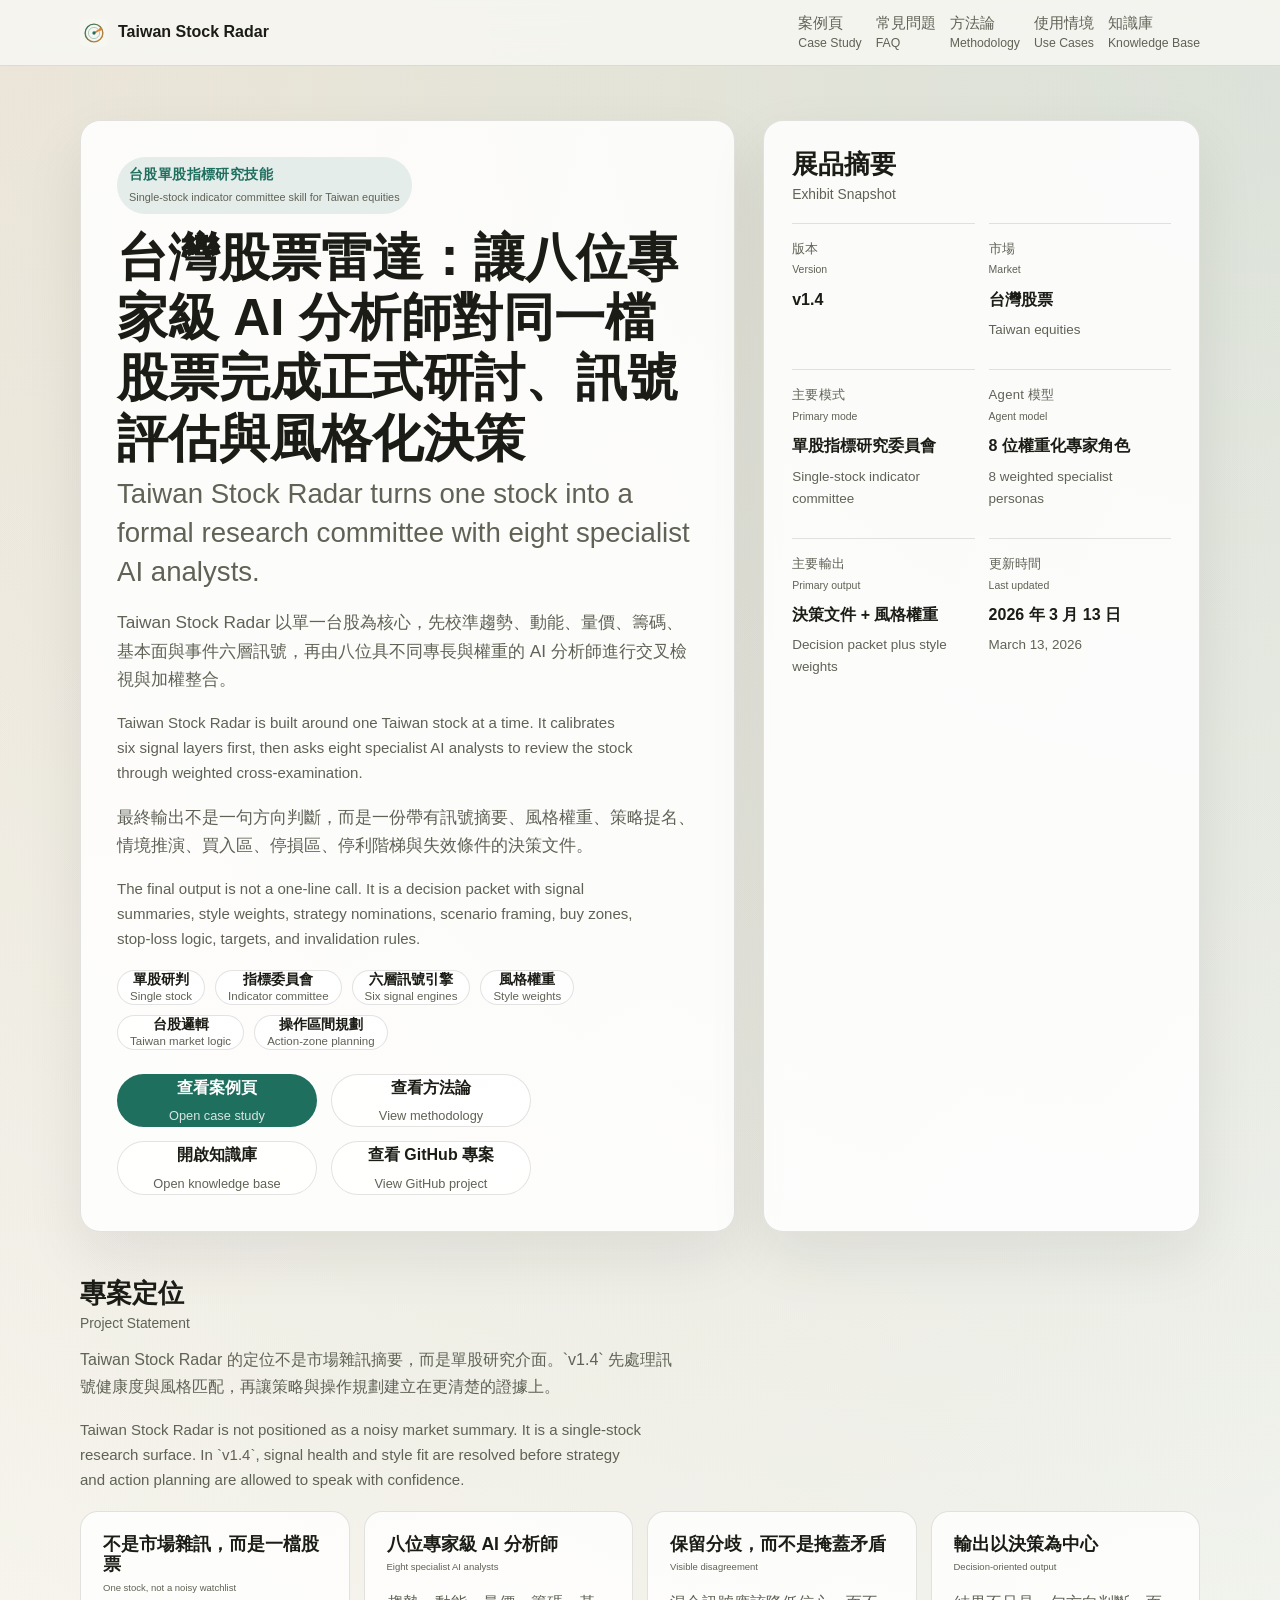
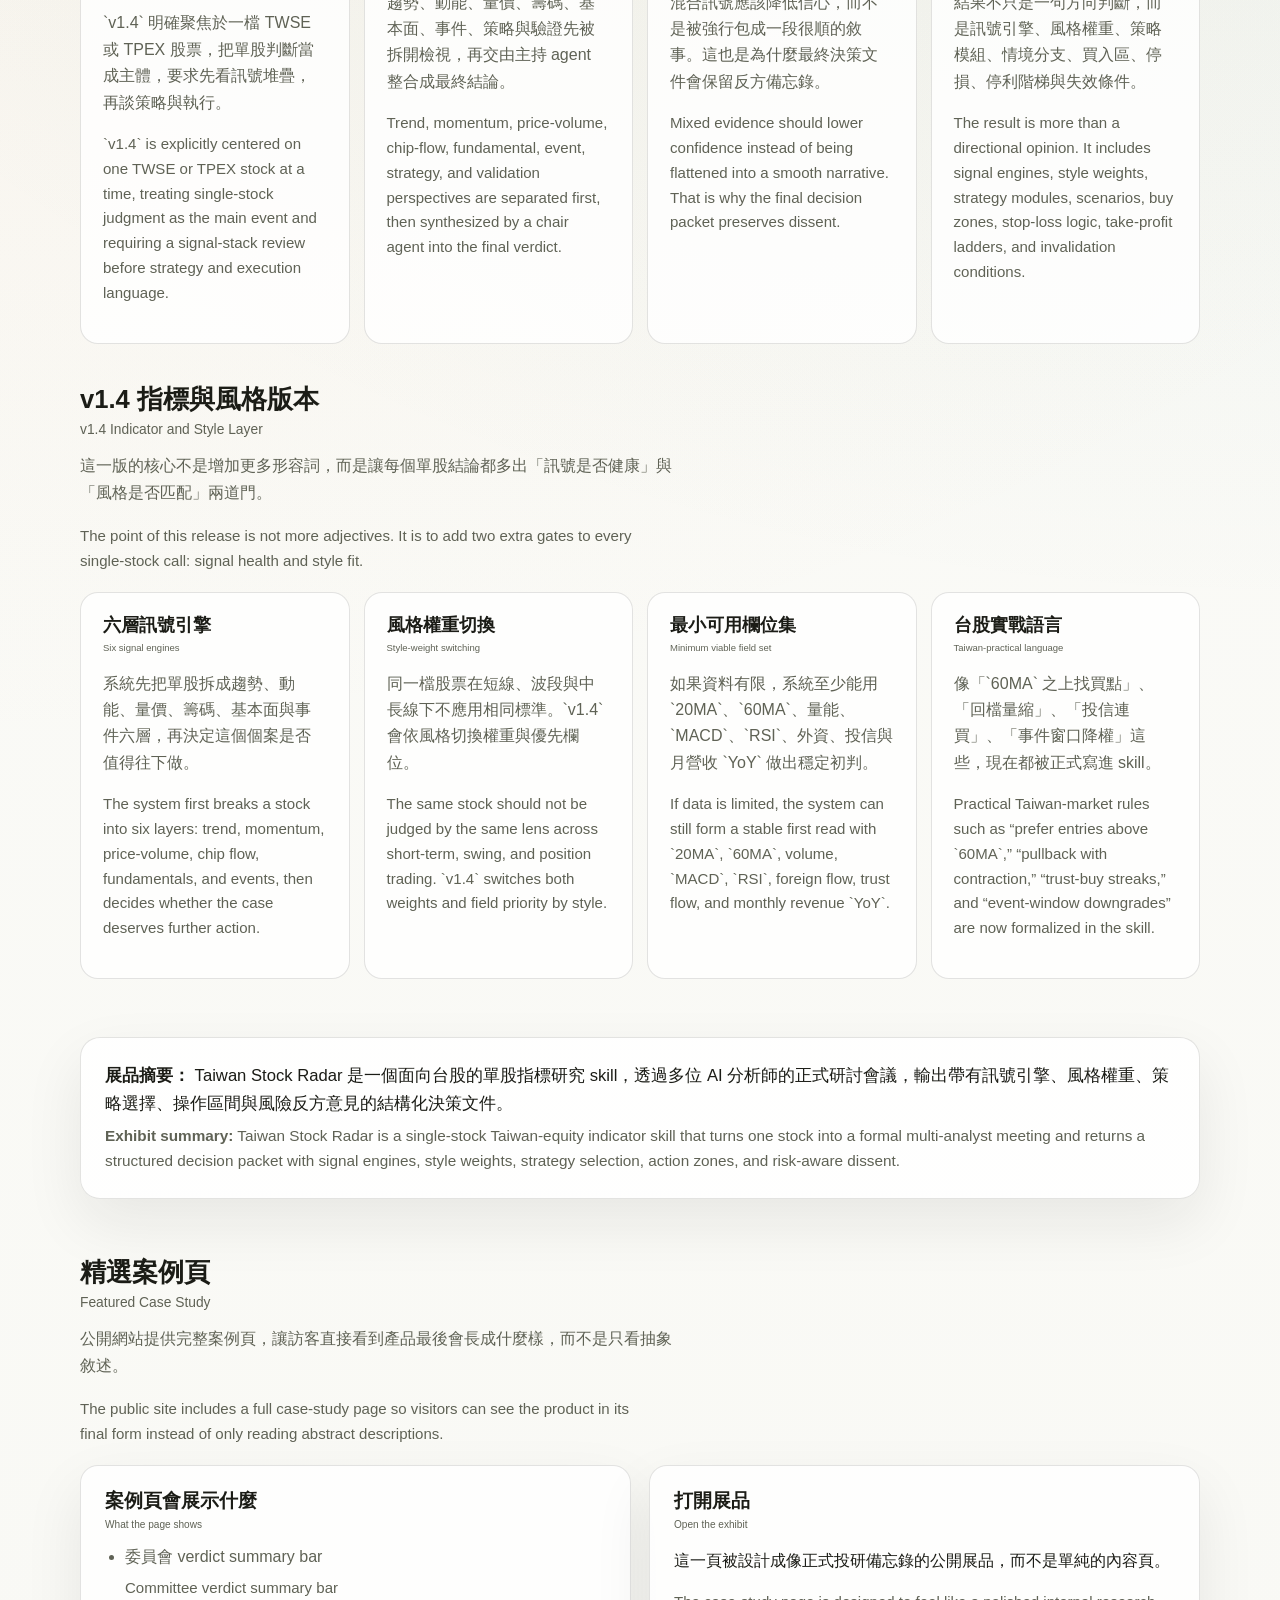
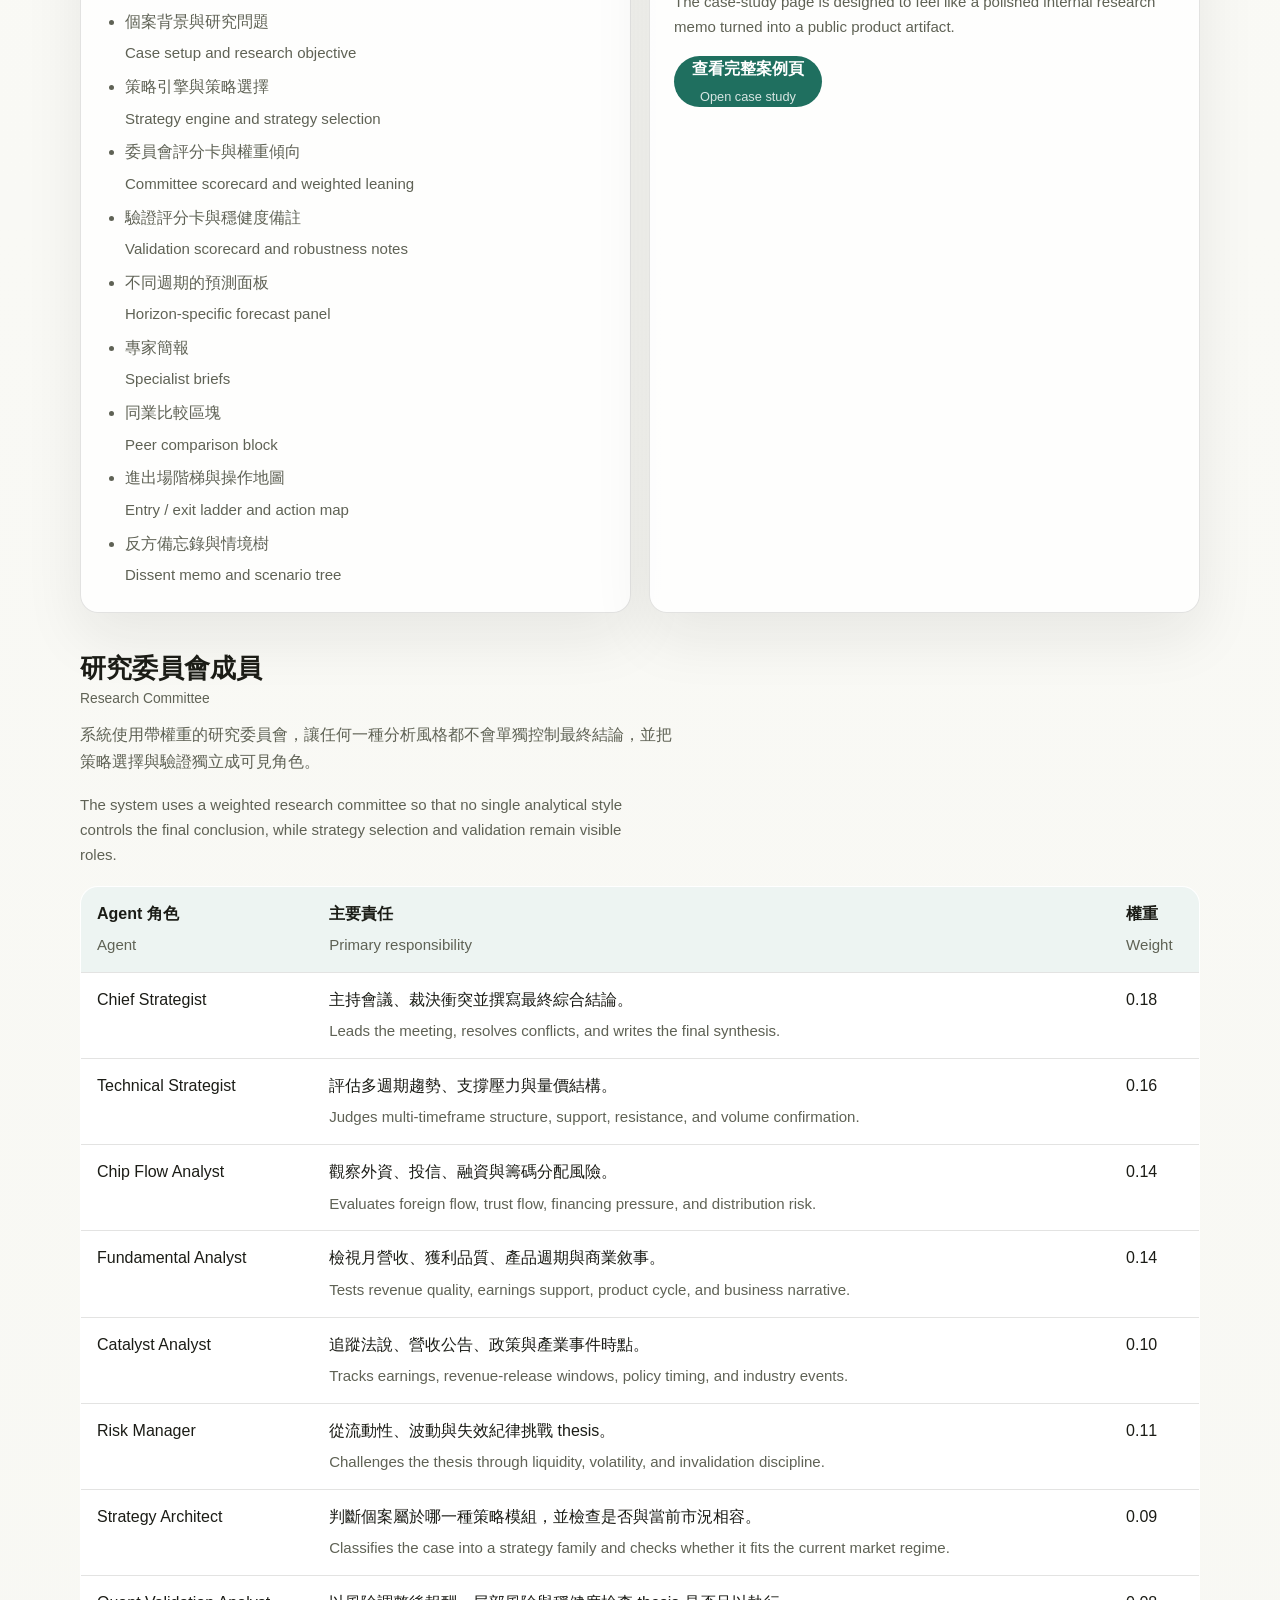
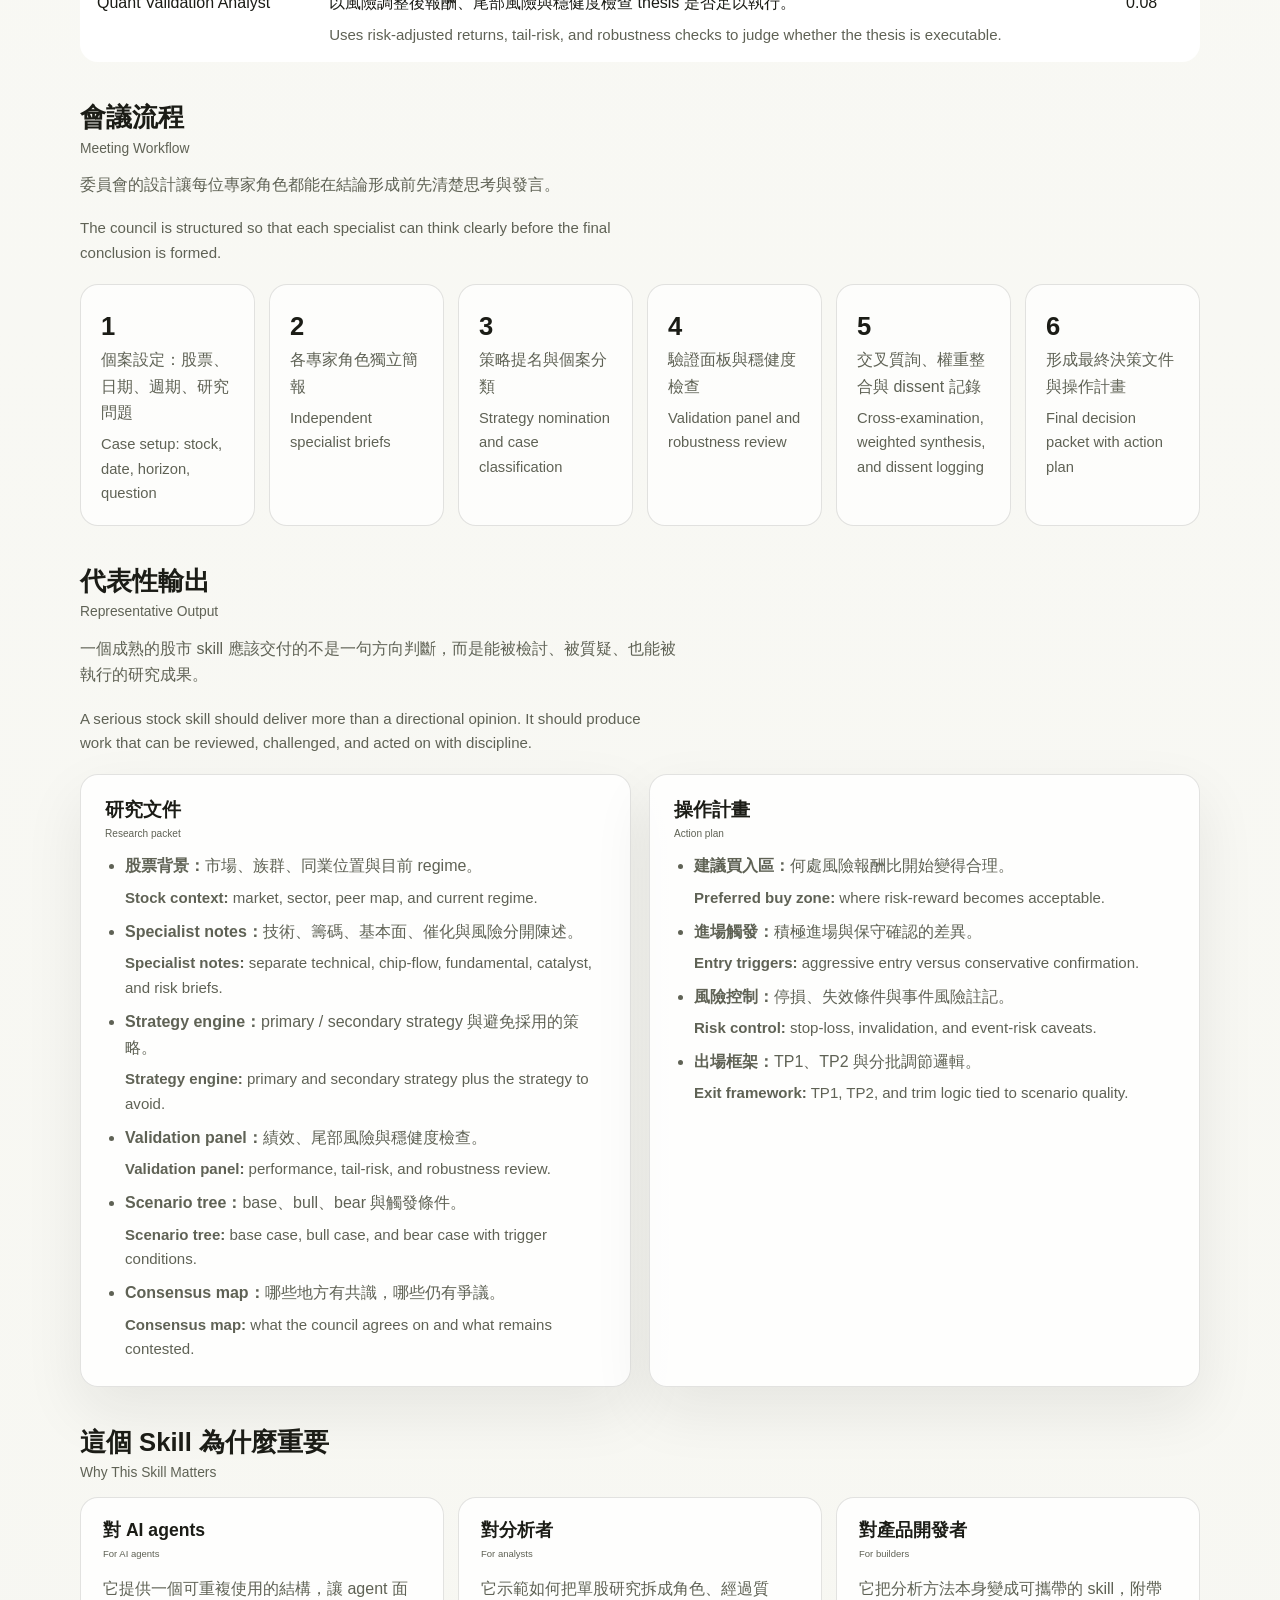
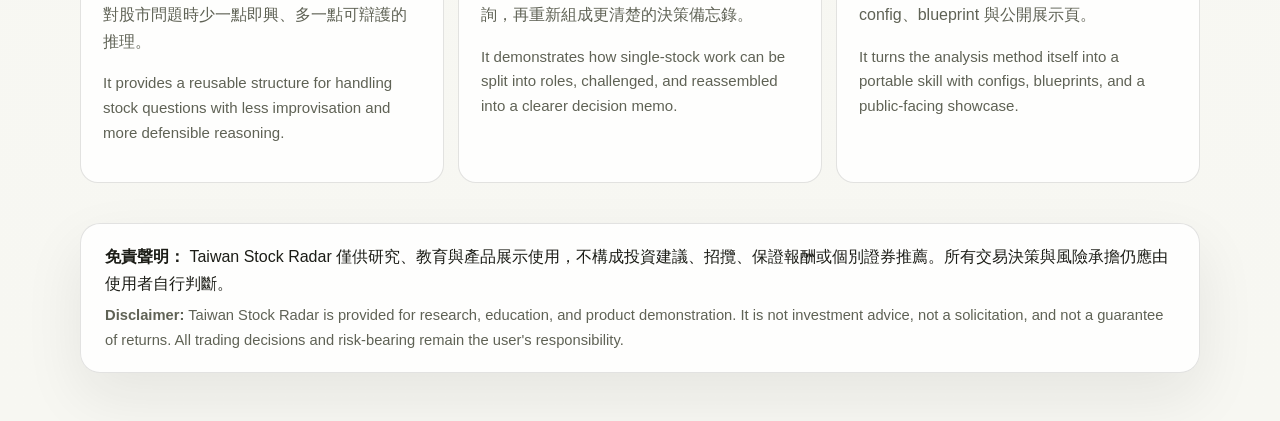
==== commit 1ae07901: "Polish product copy and add disclaimers" ====
--- a/docs/index.html
+++ b/docs/index.html
@@ -35,7 +35,7 @@
         "publisher": {
           "@id": "https://rabbit68116-ux.github.io/taiwan-stock-radar/#organization"
         },
-        "description": "Taiwan Stock Radar 是一個以單股為核心的台股指標驅動研究網站，展示 AI analyst 如何對同一檔股票進行正式研討、風格權重切換與決策整合。 Taiwan Stock Radar is a professional website for single-stock Taiwan equity analysis through an indicator-driven multi-agent research committee."
+        "description": "Taiwan Stock Radar 是一個以單股為核心的台股指標驅動研究網站，展示多位 AI 分析師如何對同一檔股票進行正式研討、風格權重切換與決策整合。 Taiwan Stock Radar is a professional website for single-stock Taiwan equity analysis through an indicator-driven multi-analyst research committee."
       },
       {
         "@type": "SoftwareApplication",
@@ -45,7 +45,7 @@
         "operatingSystem": "Web",
         "url": "https://rabbit68116-ux.github.io/taiwan-stock-radar/",
         "downloadUrl": "https://github.com/rabbit68116-ux/taiwan-stock-radar",
-        "description": "Taiwan Stock Radar 是一個開源台股研究 skill，讓多位 specialist AI analyst 對同一檔股票開立正式會議，完成訊號引擎評估、風格切換、策略選擇與操作計畫。 Taiwan Stock Radar is an open-source Taiwan equity research skill that stages a formal multi-agent meeting around one stock and returns signal-engine review, style adaptation, strategy selection, action zones, and invalidation rules."
+        "description": "Taiwan Stock Radar 是一個開源台股研究 skill，讓多位 AI 分析師對同一檔股票開立正式會議，完成訊號引擎評估、風格切換、策略選擇與操作計畫。 Taiwan Stock Radar is an open-source Taiwan equity research skill that stages a formal multi-analyst meeting around one stock and returns signal-engine review, style adaptation, strategy selection, action zones, and invalidation rules."
       }
     ]
   }
@@ -91,10 +91,10 @@
           <h1>台灣股票雷達：讓八位專家級 AI 分析師對同一檔股票完成正式研討、訊號評估與風格化決策
             <span class="en-translation">Taiwan Stock Radar turns one stock into a formal research committee with eight specialist AI analysts.</span>
           </h1>
-          <p class="lead">Taiwan Stock Radar 以單一台股為核心，不做空泛摘要，而是讓趨勢、動能、量價、籌碼、基本面、事件、策略與驗證角色先各自發言，再由主持 agent 整合出正式結論。</p>
-          <p class="lead en-translation">Taiwan Stock Radar is built around one Taiwan stock at a time. Instead of a shallow summary, it lets trend, momentum, price-volume, chip-flow, fundamental, event, strategy, and validation roles speak independently before a chair agent synthesizes the final verdict.</p>
-          <p class="lead">最終輸出是一份可執行的單股決策文件，包含訊號引擎摘要、風格權重、策略模組、趨勢預測、買入區、停損區、停利區、失效條件，以及會議中保留下來的反方意見。</p>
-          <p class="lead en-translation">The final output is an execution-aware decision packet with signal-engine summaries, style weights, strategy modules, trend scenarios, buy zones, stop-loss, targets, invalidation rules, and preserved dissent.</p>
+          <p class="lead">Taiwan Stock Radar 以單一台股為核心，先校準趨勢、動能、量價、籌碼、基本面與事件六層訊號，再由八位具不同專長與權重的 AI 分析師進行交叉檢視與加權整合。</p>
+          <p class="lead en-translation">Taiwan Stock Radar is built around one Taiwan stock at a time. It calibrates six signal layers first, then asks eight specialist AI analysts to review the stock through weighted cross-examination.</p>
+          <p class="lead">最終輸出不是一句方向判斷，而是一份帶有訊號摘要、風格權重、策略提名、情境推演、買入區、停損區、停利階梯與失效條件的決策文件。</p>
+          <p class="lead en-translation">The final output is not a one-line call. It is a decision packet with signal summaries, style weights, strategy nominations, scenario framing, buy zones, stop-loss logic, targets, and invalidation rules.</p>
           <div class="chip-row">
             <span class="chip">單股研判<span class="en-translation">Single stock</span></span>
             <span class="chip">指標委員會<span class="en-translation">Indicator committee</span></span>
@@ -146,7 +146,7 @@
             </div>
             <div>
               <span class="label">Agent 模型<span class="en-translation">Agent model</span></span>
-              <span class="value">8 位權重化 specialist personas
+              <span class="value">8 位權重化專家角色
                 <span class="en-translation">8 weighted specialist personas</span>
               </span>
             </div>
@@ -172,36 +172,36 @@
         <h2>專案定位
           <span class="en-translation">Project Statement</span>
         </h2>
-        <p class="section-intro">Taiwan Stock Radar 展示的是一種更成熟的股市 AI skill 工作方式。`v1.4` 把單股判斷先收斂成台股訊號引擎，再用風格權重與策略模組整合成可執行結論。</p>
-        <p class="section-intro en-translation">Taiwan Stock Radar demonstrates a more mature stock-AI workflow. In `v1.4`, it turns single-stock judgment into a Taiwan-market signal stack first, then applies style weights and strategy modules before producing an actionable conclusion.</p>
+        <p class="section-intro">Taiwan Stock Radar 的定位不是市場雜訊摘要，而是單股研究介面。`v1.4` 先處理訊號健康度與風格匹配，再讓策略與操作規劃建立在更清楚的證據上。</p>
+        <p class="section-intro en-translation">Taiwan Stock Radar is not positioned as a noisy market summary. It is a single-stock research surface. In `v1.4`, signal health and style fit are resolved before strategy and action planning are allowed to speak with confidence.</p>
         <div class="grid">
           <article class="card">
-            <h3>不是雜訊 watchlist，而是一檔股票
+            <h3>不是市場雜訊，而是一檔股票
               <span class="en-translation">One stock, not a noisy watchlist</span>
             </h3>
-            <p>`v1.4` 明確聚焦於一檔 TWSE 或 TPEX 股票，把單股判斷當成主體，並要求先看訊號堆疊，再談策略與執行。</p>
+            <p>`v1.4` 明確聚焦於一檔 TWSE 或 TPEX 股票，把單股判斷當成主體，要求先看訊號堆疊，再談策略與執行。</p>
             <p class="en-translation">`v1.4` is explicitly centered on one TWSE or TPEX stock at a time, treating single-stock judgment as the main event and requiring a signal-stack review before strategy and execution language.</p>
           </article>
           <article class="card">
-            <h3>多位 specialist AI analyst
-              <span class="en-translation">Multiple specialist AI analysts</span>
-            </h3>
-            <p>趨勢、動能、量價、籌碼、基本面、事件、策略與驗證先被分開，再交由主持 agent 整合成最終結論。</p>
+            <h3>八位專家級 AI 分析師
+              <span class="en-translation">Eight specialist AI analysts</span>
+            </h3>
+            <p>趨勢、動能、量價、籌碼、基本面、事件、策略與驗證先被拆開檢視，再交由主持 agent 整合成最終結論。</p>
             <p class="en-translation">Trend, momentum, price-volume, chip-flow, fundamental, event, strategy, and validation perspectives are separated first, then synthesized by a chair agent into the final verdict.</p>
           </article>
           <article class="card">
             <h3>保留分歧，而不是掩蓋矛盾
               <span class="en-translation">Visible disagreement</span>
             </h3>
-            <p>混合訊號應該降低信心，而不是被強行包成一段很順的敘事。這也是為什麼 final packet 會保留 dissent memo。</p>
-            <p class="en-translation">Mixed evidence should lower confidence instead of being flattened into a smooth narrative. That is why the final packet preserves dissent.</p>
+            <p>混合訊號應該降低信心，而不是被強行包成一段很順的敘事。這也是為什麼最終決策文件會保留反方備忘錄。</p>
+            <p class="en-translation">Mixed evidence should lower confidence instead of being flattened into a smooth narrative. That is why the final decision packet preserves dissent.</p>
           </article>
           <article class="card">
             <h3>輸出以決策為中心
               <span class="en-translation">Decision-oriented output</span>
             </h3>
-            <p>結果不只是一句方向判斷，而是訊號引擎、風格權重、策略模組、情境分支、買入區、停損、停利階梯與 thesis-break 條件。</p>
-            <p class="en-translation">The result is more than a directional opinion. It includes signal engines, style weights, strategy modules, scenarios, buy zones, stop-loss logic, take-profit ladders, and thesis-break conditions.</p>
+            <p>結果不只是一句方向判斷，而是訊號引擎、風格權重、策略模組、情境分支、買入區、停損、停利階梯與失效條件。</p>
+            <p class="en-translation">The result is more than a directional opinion. It includes signal engines, style weights, strategy modules, scenarios, buy zones, stop-loss logic, take-profit ladders, and invalidation conditions.</p>
           </article>
         </div>
       </section>
@@ -217,8 +217,8 @@
             <h3>六層訊號引擎
               <span class="en-translation">Six signal engines</span>
             </h3>
-            <p>系統先把單股拆成趨勢、動能、量價、籌碼、基本面與事件六層，再決定這個 setup 是否值得往下做。</p>
-            <p class="en-translation">The system first breaks a stock into six layers: trend, momentum, price-volume, chip flow, fundamentals, and events, then decides whether the setup deserves further action.</p>
+            <p>系統先把單股拆成趨勢、動能、量價、籌碼、基本面與事件六層，再決定這個個案是否值得往下做。</p>
+            <p class="en-translation">The system first breaks a stock into six layers: trend, momentum, price-volume, chip flow, fundamentals, and events, then decides whether the case deserves further action.</p>
           </article>
           <article class="card">
             <h3>風格權重切換
@@ -246,7 +246,7 @@
 
       <section>
         <div class="quote">
-          <p><strong>展品摘要：</strong> Taiwan Stock Radar 是一個面向台股的單股指標研究 skill，透過多 Agent 正式研討會議，輸出帶有訊號引擎、風格權重、策略選擇、操作區間與風險反方意見的結構化決策文件。<span class="en-translation"><strong>Exhibit summary:</strong> Taiwan Stock Radar is a single-stock Taiwan-equity indicator skill that turns one stock into a formal multi-agent meeting and returns a structured decision packet with signal engines, style weights, strategy selection, action zones, and risk-aware dissent.</span></p>
+          <p><strong>展品摘要：</strong> Taiwan Stock Radar 是一個面向台股的單股指標研究 skill，透過多位 AI 分析師的正式研討會議，輸出帶有訊號引擎、風格權重、策略選擇、操作區間與風險反方意見的結構化決策文件。<span class="en-translation"><strong>Exhibit summary:</strong> Taiwan Stock Radar is a single-stock Taiwan-equity indicator skill that turns one stock into a formal multi-analyst meeting and returns a structured decision packet with signal engines, style weights, strategy selection, action zones, and risk-aware dissent.</span></p>
         </div>
       </section>
 
@@ -264,14 +264,14 @@
             <ul>
               <li>委員會 verdict summary bar<span class="en-translation">Committee verdict summary bar</span></li>
               <li>個案背景與研究問題<span class="en-translation">Case setup and research objective</span></li>
-              <li>strategy engine 與策略選擇<span class="en-translation">Strategy engine and strategy selection</span></li>
-              <li>committee scorecard 與權重傾向<span class="en-translation">Committee scorecard and weighted leaning</span></li>
-              <li>validation scorecard 與 robustness notes<span class="en-translation">Validation scorecard and robustness notes</span></li>
-              <li>不同週期的 forecast panel<span class="en-translation">Horizon-specific forecast panel</span></li>
-              <li>specialist agent 簡報<span class="en-translation">Specialist agent briefs</span></li>
+              <li>策略引擎與策略選擇<span class="en-translation">Strategy engine and strategy selection</span></li>
+              <li>委員會評分卡與權重傾向<span class="en-translation">Committee scorecard and weighted leaning</span></li>
+              <li>驗證評分卡與穩健度備註<span class="en-translation">Validation scorecard and robustness notes</span></li>
+              <li>不同週期的預測面板<span class="en-translation">Horizon-specific forecast panel</span></li>
+              <li>專家簡報<span class="en-translation">Specialist briefs</span></li>
               <li>同業比較區塊<span class="en-translation">Peer comparison block</span></li>
               <li>進出場階梯與操作地圖<span class="en-translation">Entry / exit ladder and action map</span></li>
-              <li>dissent memo 與 scenario tree<span class="en-translation">Dissent memo and scenario tree</span></li>
+              <li>反方備忘錄與情境樹<span class="en-translation">Dissent memo and scenario tree</span></li>
             </ul>
           </article>
           <article class="analysis-card">
@@ -286,8 +286,8 @@
       </section>
 
       <section>
-        <h2>Specialist Agent Council
-          <span class="en-translation">Specialist Agent Council</span>
+        <h2>研究委員會成員
+          <span class="en-translation">Research Committee</span>
         </h2>
         <p class="section-intro">系統使用帶權重的研究委員會，讓任何一種分析風格都不會單獨控制最終結論，並把策略選擇與驗證獨立成可見角色。</p>
         <p class="section-intro en-translation">The system uses a weighted research committee so that no single analytical style controls the final conclusion, while strategy selection and validation remain visible roles.</p>
@@ -338,7 +338,7 @@
             </tr>
             <tr>
               <td>Strategy Architect</td>
-              <td>判斷 setup 屬於哪一種策略模組，並檢查是否與當前 regime 相容。<span class="en-translation">Classifies the setup into a strategy family and checks whether it fits the current regime.</span></td>
+              <td>判斷個案屬於哪一種策略模組，並檢查是否與當前市況相容。<span class="en-translation">Classifies the case into a strategy family and checks whether it fits the current market regime.</span></td>
               <td>0.09</td>
             </tr>
             <tr>
@@ -354,7 +354,7 @@
         <h2>會議流程
           <span class="en-translation">Meeting Workflow</span>
         </h2>
-        <p class="section-intro">委員會的設計讓每位 specialist 都能在結論形成前先清楚思考與發言。</p>
+        <p class="section-intro">委員會的設計讓每位專家角色都能在結論形成前先清楚思考與發言。</p>
         <p class="section-intro en-translation">The council is structured so that each specialist can think clearly before the final conclusion is formed.</p>
         <div class="kpi-grid">
           <div class="kpi">
@@ -363,11 +363,11 @@
           </div>
           <div class="kpi">
             <strong>2</strong>
-            <span class="muted">各 specialist 獨立簡報<span class="en-translation">Independent specialist briefs</span></span>
+            <span class="muted">各專家角色獨立簡報<span class="en-translation">Independent specialist briefs</span></span>
           </div>
           <div class="kpi">
             <strong>3</strong>
-            <span class="muted">策略提名與 setup 分類<span class="en-translation">Strategy nomination and setup classification</span></span>
+            <span class="muted">策略提名與個案分類<span class="en-translation">Strategy nomination and case classification</span></span>
           </div>
           <div class="kpi">
             <strong>4</strong>
@@ -450,7 +450,7 @@
 
     <footer class="footer">
       <div class="footer-card">
-        <p><strong>風險聲明：</strong> Taiwan Stock Radar 是研究與決策輔助 skill，不保證投資結果，也不應被理解為對未來股價的確定承諾。<span class="en-translation"><strong>Risk note:</strong> Taiwan Stock Radar is a research and decision-support skill. It does not promise investment results and should not be interpreted as certainty about future price behavior.</span></p>
+        <p><strong>免責聲明：</strong> Taiwan Stock Radar 僅供研究、教育與產品展示使用，不構成投資建議、招攬、保證報酬或個別證券推薦。所有交易決策與風險承擔仍應由使用者自行判斷。<span class="en-translation"><strong>Disclaimer:</strong> Taiwan Stock Radar is provided for research, education, and product demonstration. It is not investment advice, not a solicitation, and not a guarantee of returns. All trading decisions and risk-bearing remain the user's responsibility.</span></p>
       </div>
     </footer>
   </div>
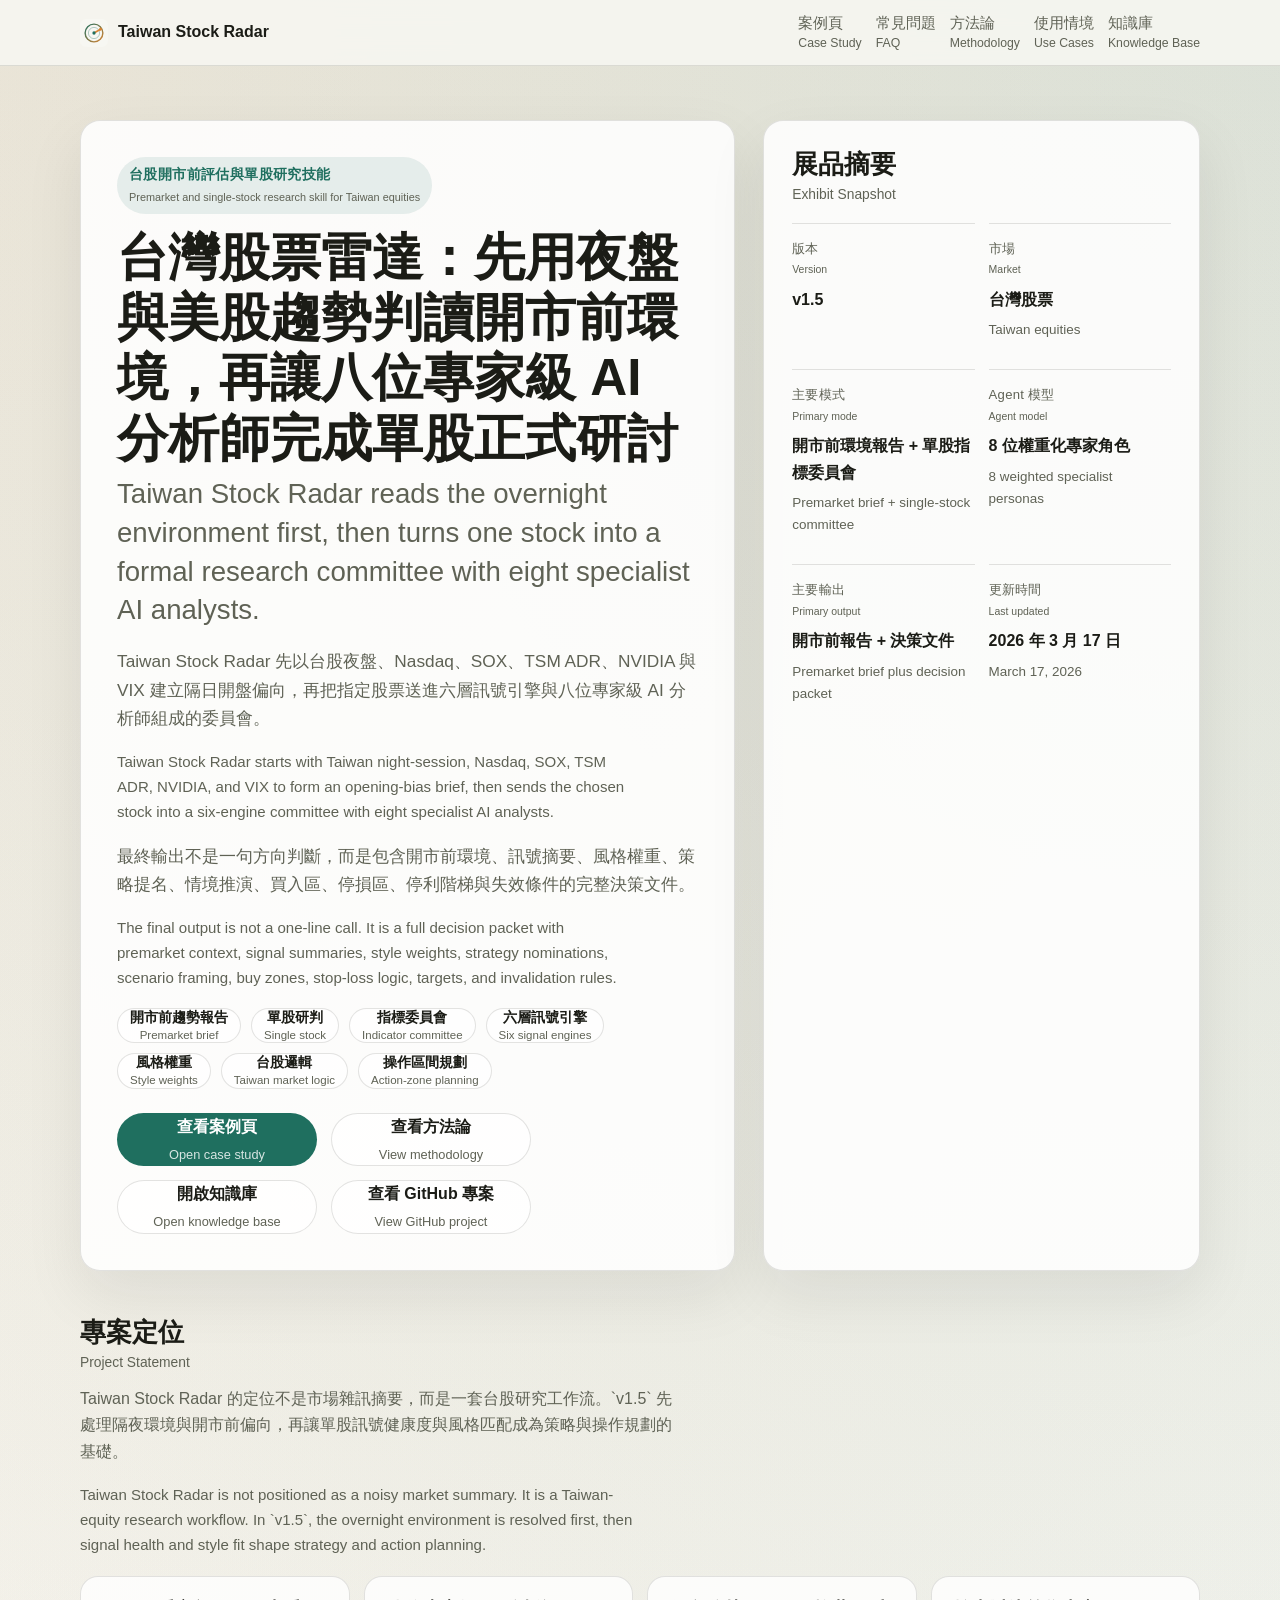
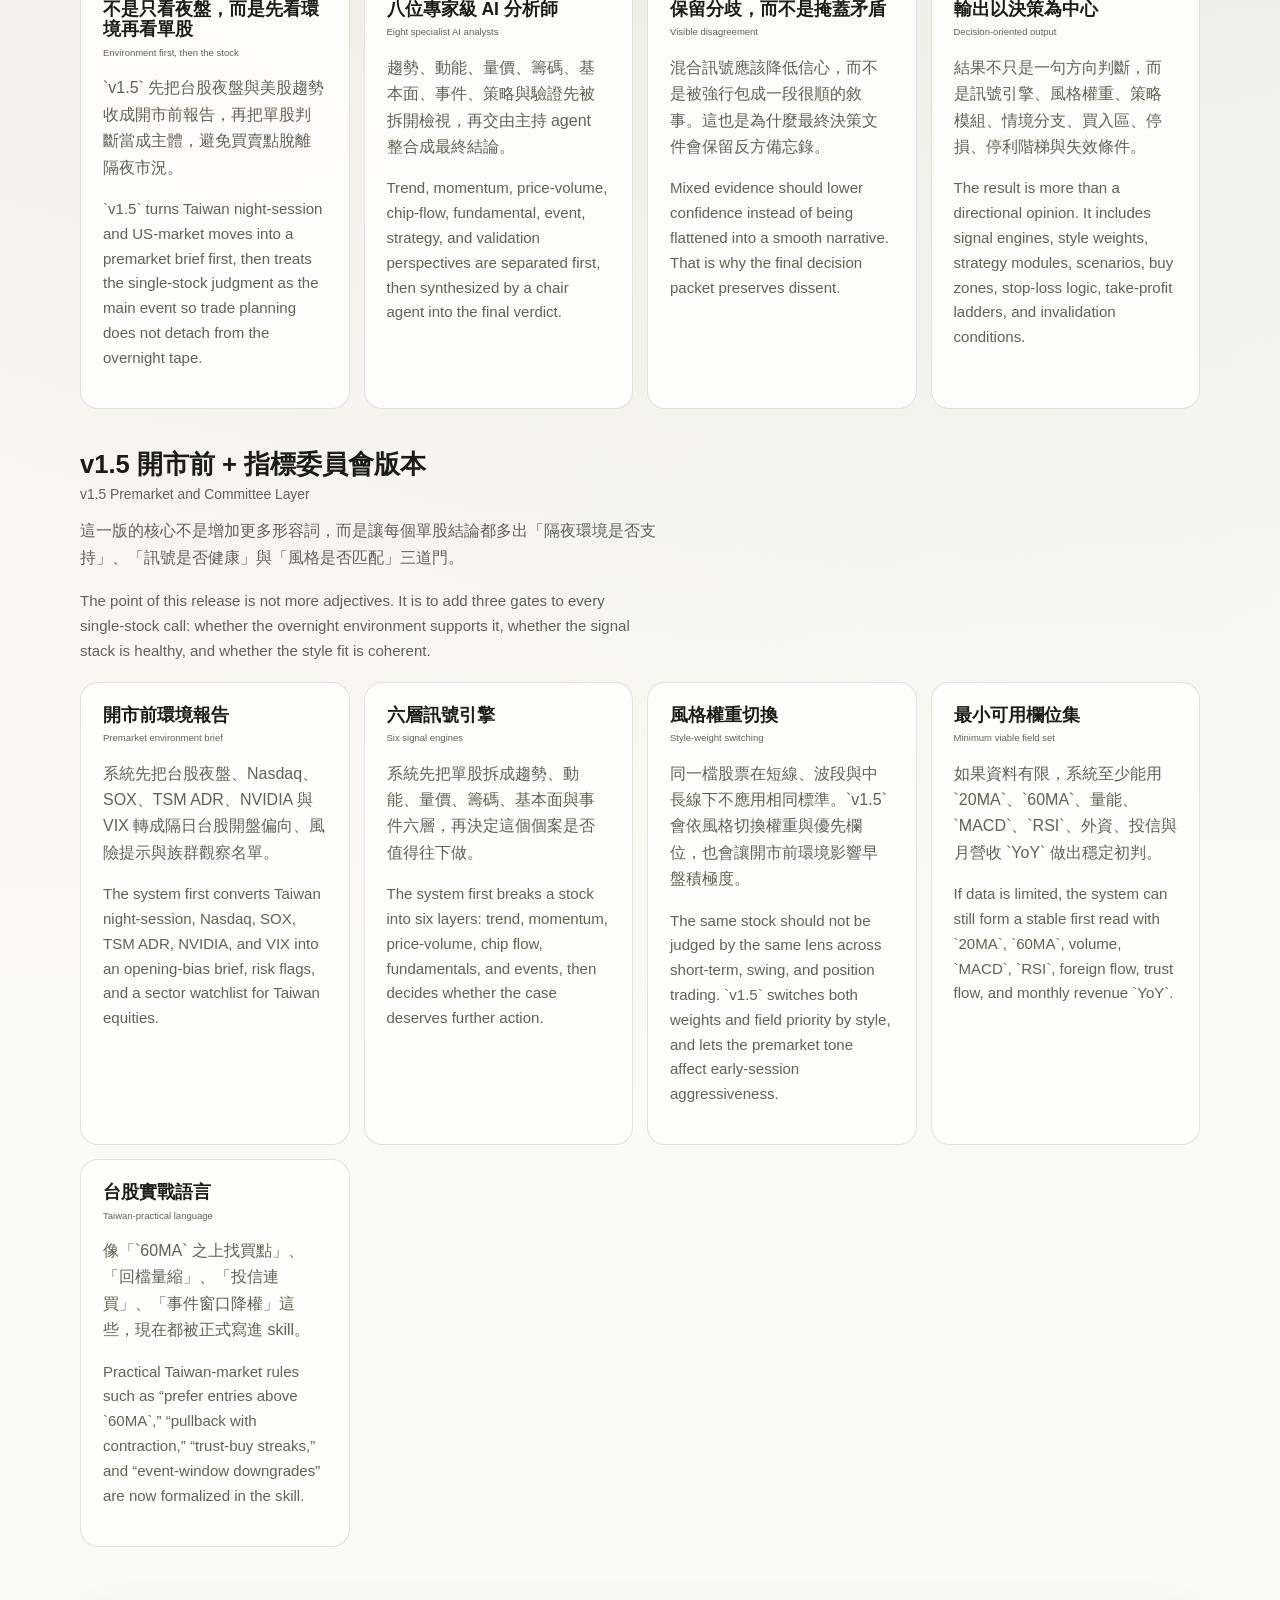
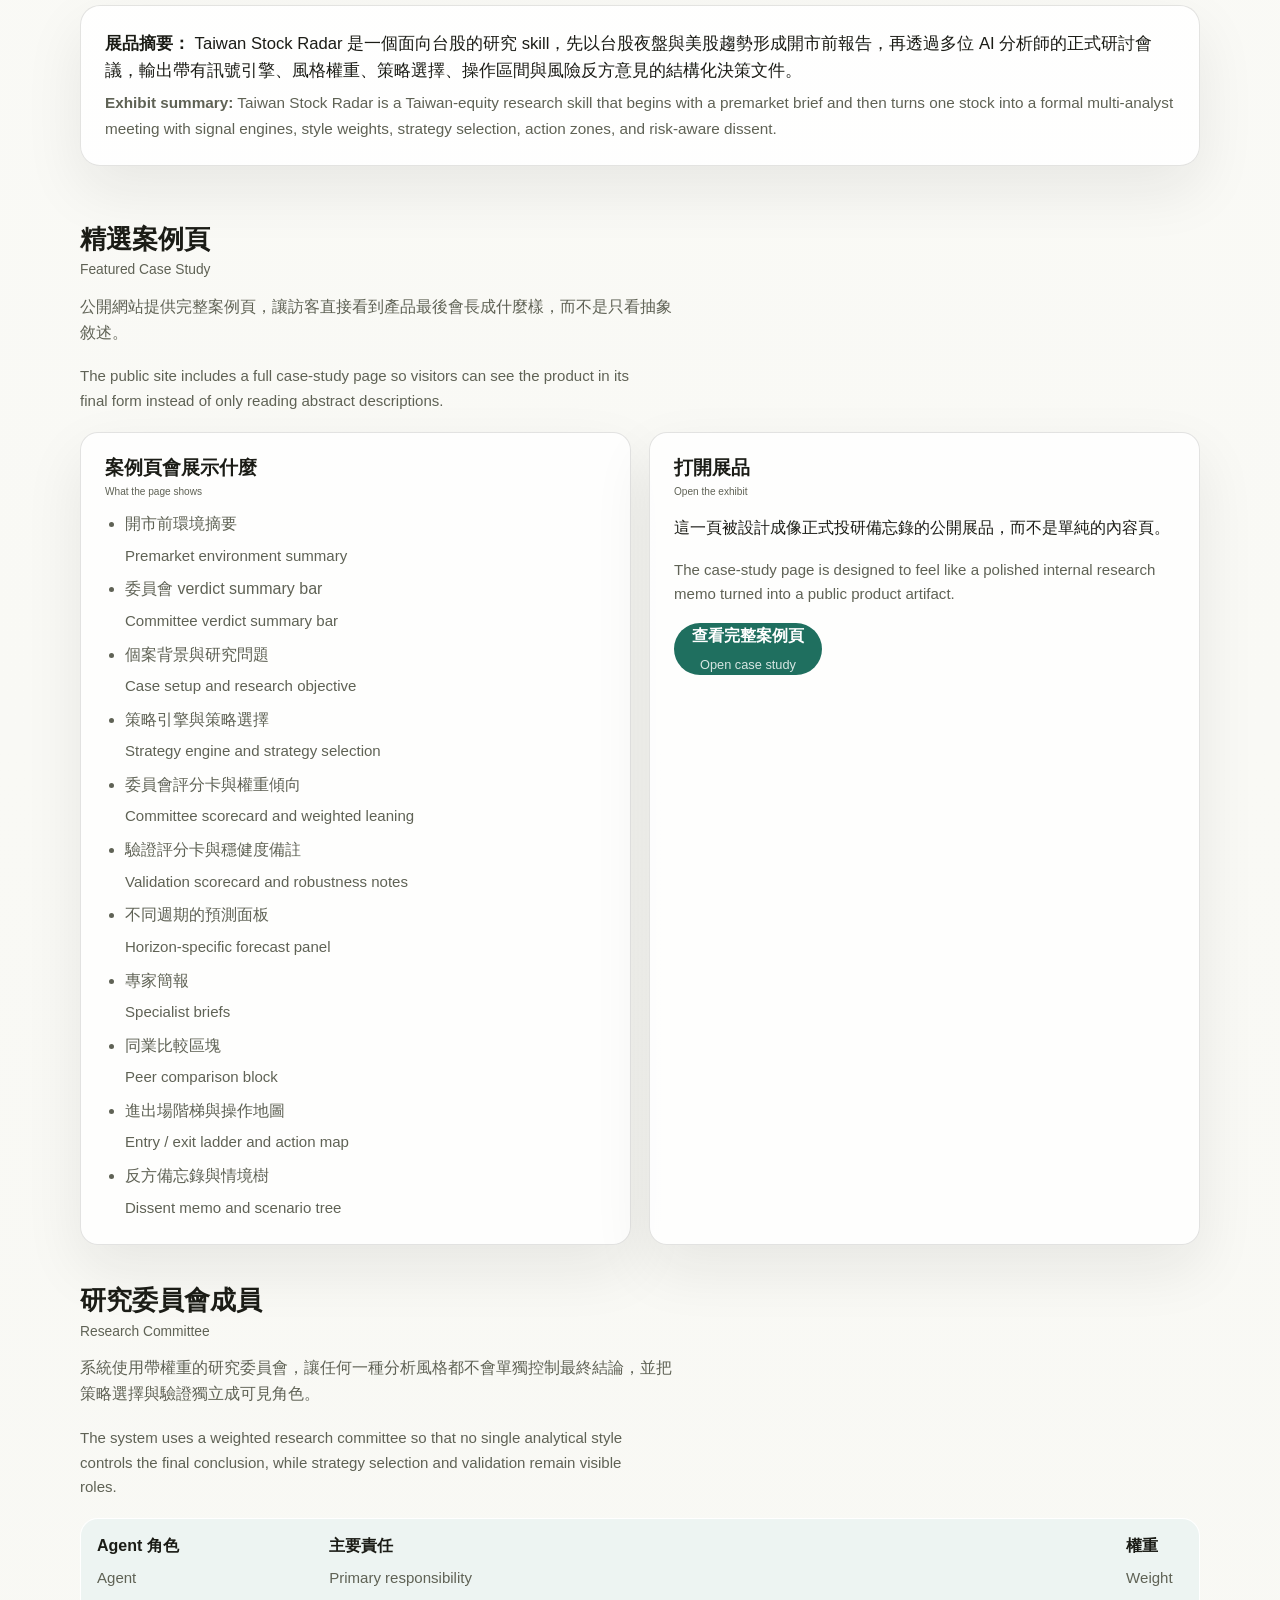
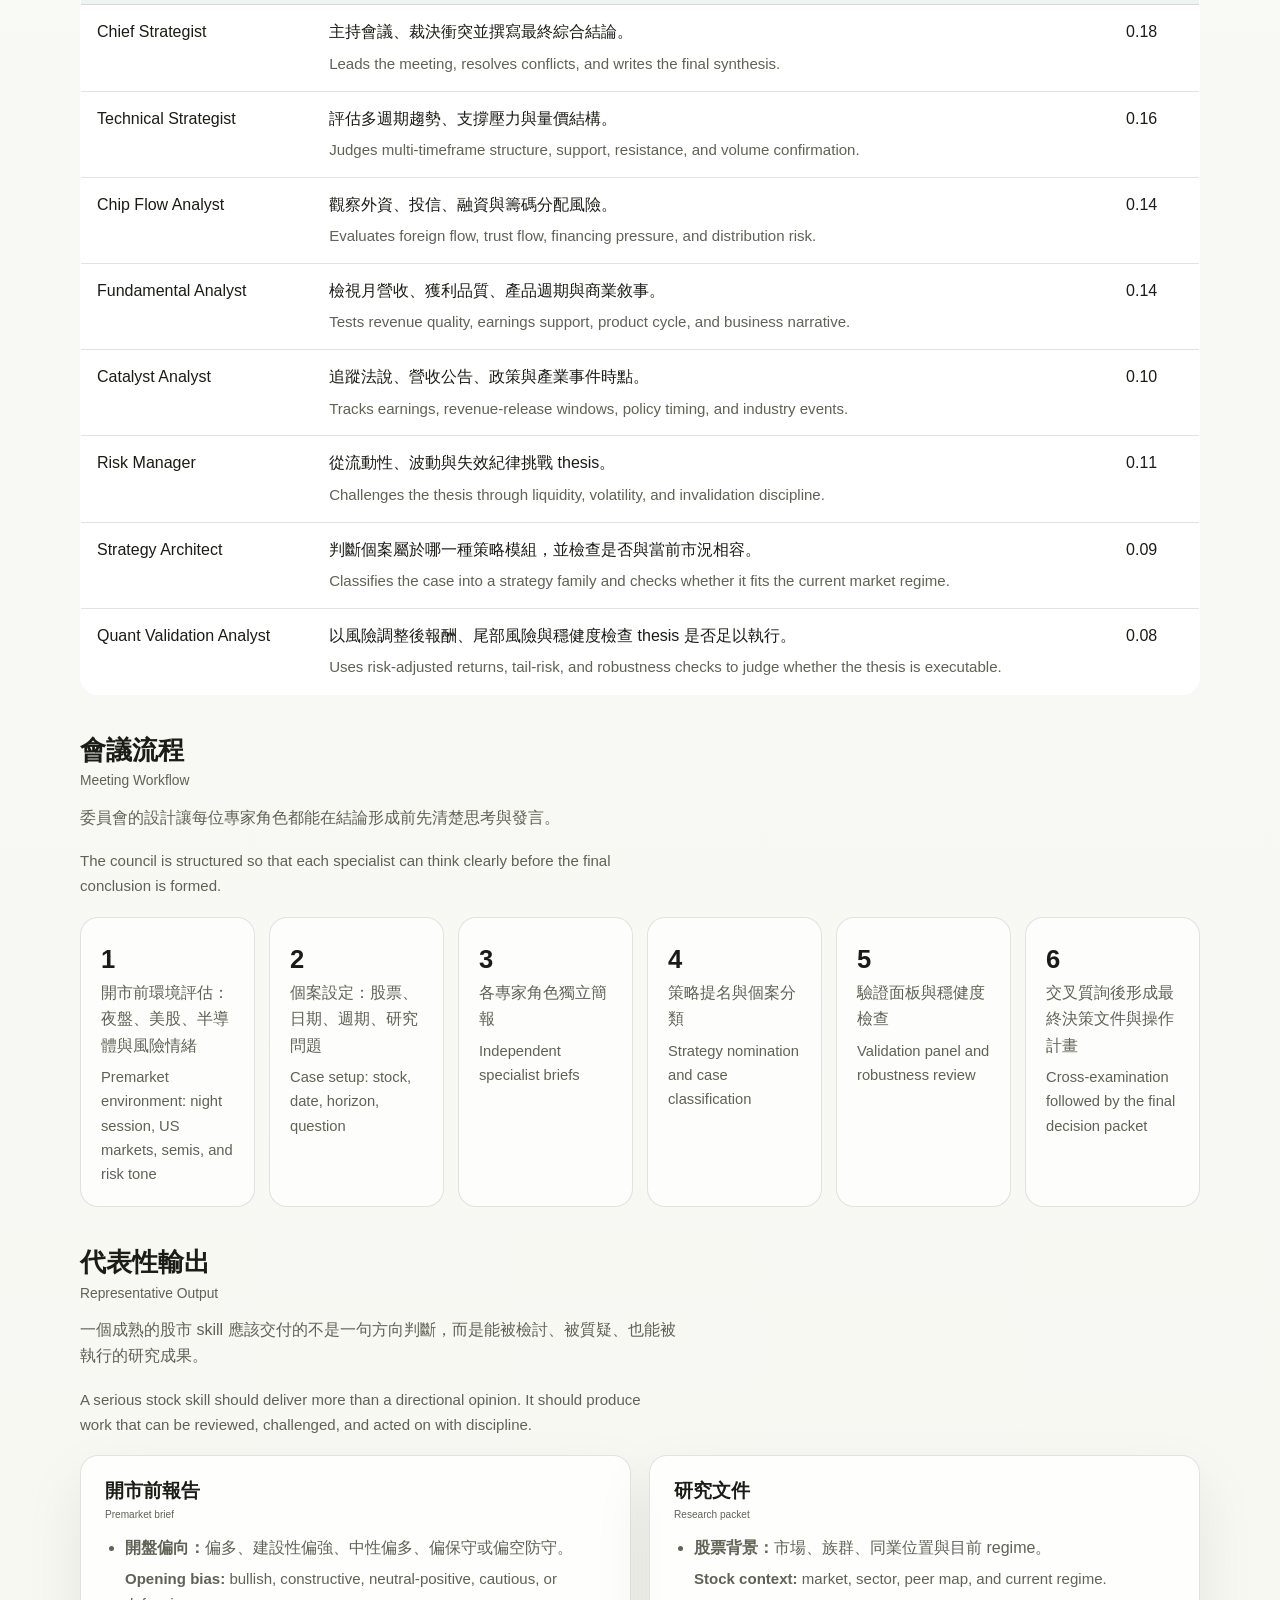
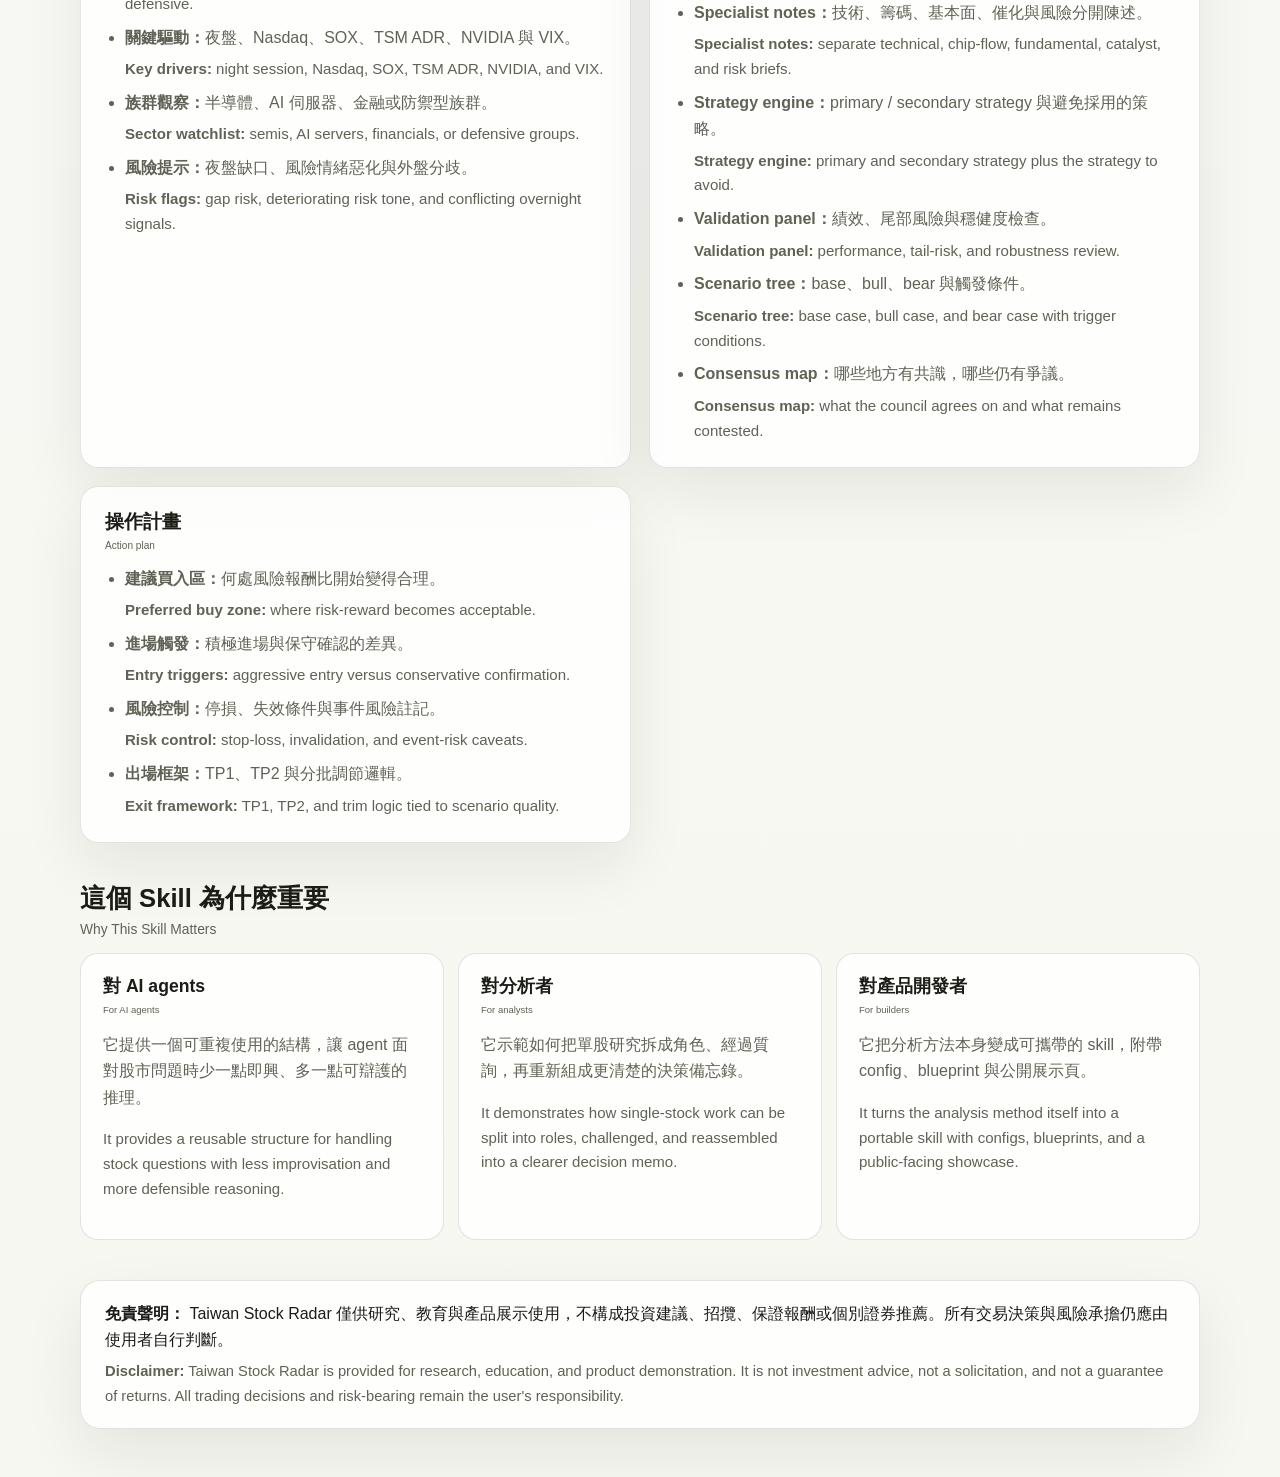
==== commit 07fb70ba: "Add premarket brief workflow for v1.5" ====
--- a/docs/index.html
+++ b/docs/index.html
@@ -3,12 +3,12 @@
 <head>
   <meta charset="utf-8">
   <meta name="viewport" content="width=device-width, initial-scale=1">
-  <title>Taiwan Stock Radar | 台灣股票雷達單股指標 AI Skill</title>
-  <meta name="description" content="Taiwan Stock Radar 是專為單一台股深度研判打造的指標驅動 AI skill，透過六層訊號引擎、風格權重切換與正式研究會議完成判斷與操作規劃，並附英文翻譯。">
+  <title>Taiwan Stock Radar | 台灣股票雷達開市前與單股研究 AI Skill</title>
+  <meta name="description" content="Taiwan Stock Radar 是專為台股打造的研究 AI skill，先以台股夜盤與美股趨勢形成開市前評估，再透過六層訊號引擎、風格權重切換與正式研究會議完成單股判斷與操作規劃。">
   <link rel="canonical" href="https://rabbit68116-ux.github.io/taiwan-stock-radar/">
   <meta property="og:type" content="website">
   <meta property="og:title" content="Taiwan Stock Radar | 台灣股票雷達">
-  <meta property="og:description" content="以單股為核心的台股指標驅動研究 skill，將 AI 分析提升為正式研討會議、風格權重與決策文件。">
+  <meta property="og:description" content="以台股開市前評估與單股研究為核心的 AI skill，將夜盤、美股趨勢、訊號引擎、風格權重與決策文件接成同一套工作流。">
   <meta property="og:url" content="https://rabbit68116-ux.github.io/taiwan-stock-radar/">
   <meta property="og:image" content="https://rabbit68116-ux.github.io/taiwan-stock-radar/assets/og-card.svg">
   <link rel="icon" href="assets/logo.svg" type="image/svg+xml">
@@ -35,7 +35,7 @@
         "publisher": {
           "@id": "https://rabbit68116-ux.github.io/taiwan-stock-radar/#organization"
         },
-        "description": "Taiwan Stock Radar 是一個以單股為核心的台股指標驅動研究網站，展示多位 AI 分析師如何對同一檔股票進行正式研討、風格權重切換與決策整合。 Taiwan Stock Radar is a professional website for single-stock Taiwan equity analysis through an indicator-driven multi-analyst research committee."
+        "description": "Taiwan Stock Radar 是一個以台股開市前評估與單股研究為核心的研究網站，展示 AI 分析師如何先讀取台股夜盤與美股趨勢，再對同一檔股票進行正式研討、風格權重切換與決策整合。 Taiwan Stock Radar is a research website for Taiwan premarket assessment and single-stock analysis through a formal multi-analyst committee."
       },
       {
         "@type": "SoftwareApplication",
@@ -45,7 +45,7 @@
         "operatingSystem": "Web",
         "url": "https://rabbit68116-ux.github.io/taiwan-stock-radar/",
         "downloadUrl": "https://github.com/rabbit68116-ux/taiwan-stock-radar",
-        "description": "Taiwan Stock Radar 是一個開源台股研究 skill，讓多位 AI 分析師對同一檔股票開立正式會議，完成訊號引擎評估、風格切換、策略選擇與操作計畫。 Taiwan Stock Radar is an open-source Taiwan equity research skill that stages a formal multi-analyst meeting around one stock and returns signal-engine review, style adaptation, strategy selection, action zones, and invalidation rules."
+        "description": "Taiwan Stock Radar 是一個開源台股研究 skill，先建立台股夜盤與美股趨勢的開市前評估，再讓多位 AI 分析師對同一檔股票開立正式會議，完成訊號引擎評估、風格切換、策略選擇與操作計畫。 Taiwan Stock Radar is an open-source Taiwan equity research skill that starts with a premarket brief and then stages a formal multi-analyst meeting around one stock."
       }
     ]
   }
@@ -87,15 +87,16 @@
     <section class="hero">
       <div class="hero-grid">
         <article class="hero-card">
-          <p class="eyebrow">台股單股指標研究技能<span class="en-translation">Single-stock indicator committee skill for Taiwan equities</span></p>
-          <h1>台灣股票雷達：讓八位專家級 AI 分析師對同一檔股票完成正式研討、訊號評估與風格化決策
-            <span class="en-translation">Taiwan Stock Radar turns one stock into a formal research committee with eight specialist AI analysts.</span>
+          <p class="eyebrow">台股開市前評估與單股研究技能<span class="en-translation">Premarket and single-stock research skill for Taiwan equities</span></p>
+          <h1>台灣股票雷達：先用夜盤與美股趨勢判讀開市前環境，再讓八位專家級 AI 分析師完成單股正式研討
+            <span class="en-translation">Taiwan Stock Radar reads the overnight environment first, then turns one stock into a formal research committee with eight specialist AI analysts.</span>
           </h1>
-          <p class="lead">Taiwan Stock Radar 以單一台股為核心，先校準趨勢、動能、量價、籌碼、基本面與事件六層訊號，再由八位具不同專長與權重的 AI 分析師進行交叉檢視與加權整合。</p>
-          <p class="lead en-translation">Taiwan Stock Radar is built around one Taiwan stock at a time. It calibrates six signal layers first, then asks eight specialist AI analysts to review the stock through weighted cross-examination.</p>
-          <p class="lead">最終輸出不是一句方向判斷，而是一份帶有訊號摘要、風格權重、策略提名、情境推演、買入區、停損區、停利階梯與失效條件的決策文件。</p>
-          <p class="lead en-translation">The final output is not a one-line call. It is a decision packet with signal summaries, style weights, strategy nominations, scenario framing, buy zones, stop-loss logic, targets, and invalidation rules.</p>
+          <p class="lead">Taiwan Stock Radar 先以台股夜盤、Nasdaq、SOX、TSM ADR、NVIDIA 與 VIX 建立隔日開盤偏向，再把指定股票送進六層訊號引擎與八位專家級 AI 分析師組成的委員會。</p>
+          <p class="lead en-translation">Taiwan Stock Radar starts with Taiwan night-session, Nasdaq, SOX, TSM ADR, NVIDIA, and VIX to form an opening-bias brief, then sends the chosen stock into a six-engine committee with eight specialist AI analysts.</p>
+          <p class="lead">最終輸出不是一句方向判斷，而是包含開市前環境、訊號摘要、風格權重、策略提名、情境推演、買入區、停損區、停利階梯與失效條件的完整決策文件。</p>
+          <p class="lead en-translation">The final output is not a one-line call. It is a full decision packet with premarket context, signal summaries, style weights, strategy nominations, scenario framing, buy zones, stop-loss logic, targets, and invalidation rules.</p>
           <div class="chip-row">
+            <span class="chip">開市前趨勢報告<span class="en-translation">Premarket brief</span></span>
             <span class="chip">單股研判<span class="en-translation">Single stock</span></span>
             <span class="chip">指標委員會<span class="en-translation">Indicator committee</span></span>
             <span class="chip">六層訊號引擎<span class="en-translation">Six signal engines</span></span>
@@ -130,7 +131,7 @@
           <div class="meta-list">
             <div>
               <span class="label">版本<span class="en-translation">Version</span></span>
-              <span class="value">v1.4</span>
+              <span class="value">v1.5</span>
             </div>
             <div>
               <span class="label">市場<span class="en-translation">Market</span></span>
@@ -140,8 +141,8 @@
             </div>
             <div>
               <span class="label">主要模式<span class="en-translation">Primary mode</span></span>
-              <span class="value">單股指標研究委員會
-                <span class="en-translation">Single-stock indicator committee</span>
+              <span class="value">開市前環境報告 + 單股指標委員會
+                <span class="en-translation">Premarket brief + single-stock committee</span>
               </span>
             </div>
             <div>
@@ -152,14 +153,14 @@
             </div>
             <div>
               <span class="label">主要輸出<span class="en-translation">Primary output</span></span>
-              <span class="value">決策文件 + 風格權重
-                <span class="en-translation">Decision packet plus style weights</span>
+              <span class="value">開市前報告 + 決策文件
+                <span class="en-translation">Premarket brief plus decision packet</span>
               </span>
             </div>
             <div>
               <span class="label">更新時間<span class="en-translation">Last updated</span></span>
-              <span class="value">2026 年 3 月 13 日
-                <span class="en-translation">March 13, 2026</span>
+              <span class="value">2026 年 3 月 17 日
+                <span class="en-translation">March 17, 2026</span>
               </span>
             </div>
           </div>
@@ -172,15 +173,15 @@
         <h2>專案定位
           <span class="en-translation">Project Statement</span>
         </h2>
-        <p class="section-intro">Taiwan Stock Radar 的定位不是市場雜訊摘要，而是單股研究介面。`v1.4` 先處理訊號健康度與風格匹配，再讓策略與操作規劃建立在更清楚的證據上。</p>
-        <p class="section-intro en-translation">Taiwan Stock Radar is not positioned as a noisy market summary. It is a single-stock research surface. In `v1.4`, signal health and style fit are resolved before strategy and action planning are allowed to speak with confidence.</p>
+        <p class="section-intro">Taiwan Stock Radar 的定位不是市場雜訊摘要，而是一套台股研究工作流。`v1.5` 先處理隔夜環境與開市前偏向，再讓單股訊號健康度與風格匹配成為策略與操作規劃的基礎。</p>
+        <p class="section-intro en-translation">Taiwan Stock Radar is not positioned as a noisy market summary. It is a Taiwan-equity research workflow. In `v1.5`, the overnight environment is resolved first, then signal health and style fit shape strategy and action planning.</p>
         <div class="grid">
           <article class="card">
-            <h3>不是市場雜訊，而是一檔股票
-              <span class="en-translation">One stock, not a noisy watchlist</span>
-            </h3>
-            <p>`v1.4` 明確聚焦於一檔 TWSE 或 TPEX 股票，把單股判斷當成主體，要求先看訊號堆疊，再談策略與執行。</p>
-            <p class="en-translation">`v1.4` is explicitly centered on one TWSE or TPEX stock at a time, treating single-stock judgment as the main event and requiring a signal-stack review before strategy and execution language.</p>
+            <h3>不是只看夜盤，而是先看環境再看單股
+              <span class="en-translation">Environment first, then the stock</span>
+            </h3>
+            <p>`v1.5` 先把台股夜盤與美股趨勢收成開市前報告，再把單股判斷當成主體，避免買賣點脫離隔夜市況。</p>
+            <p class="en-translation">`v1.5` turns Taiwan night-session and US-market moves into a premarket brief first, then treats the single-stock judgment as the main event so trade planning does not detach from the overnight tape.</p>
           </article>
           <article class="card">
             <h3>八位專家級 AI 分析師
@@ -207,12 +208,19 @@
       </section>
 
       <section>
-        <h2>v1.4 指標與風格版本
-          <span class="en-translation">v1.4 Indicator and Style Layer</span>
-        </h2>
-        <p class="section-intro">這一版的核心不是增加更多形容詞，而是讓每個單股結論都多出「訊號是否健康」與「風格是否匹配」兩道門。</p>
-        <p class="section-intro en-translation">The point of this release is not more adjectives. It is to add two extra gates to every single-stock call: signal health and style fit.</p>
+        <h2>v1.5 開市前 + 指標委員會版本
+          <span class="en-translation">v1.5 Premarket and Committee Layer</span>
+        </h2>
+        <p class="section-intro">這一版的核心不是增加更多形容詞，而是讓每個單股結論都多出「隔夜環境是否支持」、「訊號是否健康」與「風格是否匹配」三道門。</p>
+        <p class="section-intro en-translation">The point of this release is not more adjectives. It is to add three gates to every single-stock call: whether the overnight environment supports it, whether the signal stack is healthy, and whether the style fit is coherent.</p>
         <div class="grid">
+          <article class="card">
+            <h3>開市前環境報告
+              <span class="en-translation">Premarket environment brief</span>
+            </h3>
+            <p>系統先把台股夜盤、Nasdaq、SOX、TSM ADR、NVIDIA 與 VIX 轉成隔日台股開盤偏向、風險提示與族群觀察名單。</p>
+            <p class="en-translation">The system first converts Taiwan night-session, Nasdaq, SOX, TSM ADR, NVIDIA, and VIX into an opening-bias brief, risk flags, and a sector watchlist for Taiwan equities.</p>
+          </article>
           <article class="card">
             <h3>六層訊號引擎
               <span class="en-translation">Six signal engines</span>
@@ -224,8 +232,8 @@
             <h3>風格權重切換
               <span class="en-translation">Style-weight switching</span>
             </h3>
-            <p>同一檔股票在短線、波段與中長線下不應用相同標準。`v1.4` 會依風格切換權重與優先欄位。</p>
-            <p class="en-translation">The same stock should not be judged by the same lens across short-term, swing, and position trading. `v1.4` switches both weights and field priority by style.</p>
+            <p>同一檔股票在短線、波段與中長線下不應用相同標準。`v1.5` 會依風格切換權重與優先欄位，也會讓開市前環境影響早盤積極度。</p>
+            <p class="en-translation">The same stock should not be judged by the same lens across short-term, swing, and position trading. `v1.5` switches both weights and field priority by style, and lets the premarket tone affect early-session aggressiveness.</p>
           </article>
           <article class="card">
             <h3>最小可用欄位集
@@ -246,7 +254,7 @@
 
       <section>
         <div class="quote">
-          <p><strong>展品摘要：</strong> Taiwan Stock Radar 是一個面向台股的單股指標研究 skill，透過多位 AI 分析師的正式研討會議，輸出帶有訊號引擎、風格權重、策略選擇、操作區間與風險反方意見的結構化決策文件。<span class="en-translation"><strong>Exhibit summary:</strong> Taiwan Stock Radar is a single-stock Taiwan-equity indicator skill that turns one stock into a formal multi-analyst meeting and returns a structured decision packet with signal engines, style weights, strategy selection, action zones, and risk-aware dissent.</span></p>
+          <p><strong>展品摘要：</strong> Taiwan Stock Radar 是一個面向台股的研究 skill，先以台股夜盤與美股趨勢形成開市前報告，再透過多位 AI 分析師的正式研討會議，輸出帶有訊號引擎、風格權重、策略選擇、操作區間與風險反方意見的結構化決策文件。<span class="en-translation"><strong>Exhibit summary:</strong> Taiwan Stock Radar is a Taiwan-equity research skill that begins with a premarket brief and then turns one stock into a formal multi-analyst meeting with signal engines, style weights, strategy selection, action zones, and risk-aware dissent.</span></p>
         </div>
       </section>
 
@@ -262,6 +270,7 @@
               <span class="en-translation">What the page shows</span>
             </h3>
             <ul>
+              <li>開市前環境摘要<span class="en-translation">Premarket environment summary</span></li>
               <li>委員會 verdict summary bar<span class="en-translation">Committee verdict summary bar</span></li>
               <li>個案背景與研究問題<span class="en-translation">Case setup and research objective</span></li>
               <li>策略引擎與策略選擇<span class="en-translation">Strategy engine and strategy selection</span></li>
@@ -359,27 +368,27 @@
         <div class="kpi-grid">
           <div class="kpi">
             <strong>1</strong>
+            <span class="muted">開市前環境評估：夜盤、美股、半導體與風險情緒<span class="en-translation">Premarket environment: night session, US markets, semis, and risk tone</span></span>
+          </div>
+          <div class="kpi">
+            <strong>2</strong>
             <span class="muted">個案設定：股票、日期、週期、研究問題<span class="en-translation">Case setup: stock, date, horizon, question</span></span>
           </div>
           <div class="kpi">
-            <strong>2</strong>
+            <strong>3</strong>
             <span class="muted">各專家角色獨立簡報<span class="en-translation">Independent specialist briefs</span></span>
           </div>
           <div class="kpi">
-            <strong>3</strong>
+            <strong>4</strong>
             <span class="muted">策略提名與個案分類<span class="en-translation">Strategy nomination and case classification</span></span>
           </div>
           <div class="kpi">
-            <strong>4</strong>
+            <strong>5</strong>
             <span class="muted">驗證面板與穩健度檢查<span class="en-translation">Validation panel and robustness review</span></span>
           </div>
           <div class="kpi">
-            <strong>5</strong>
-            <span class="muted">交叉質詢、權重整合與 dissent 記錄<span class="en-translation">Cross-examination, weighted synthesis, and dissent logging</span></span>
-          </div>
-          <div class="kpi">
             <strong>6</strong>
-            <span class="muted">形成最終決策文件與操作計畫<span class="en-translation">Final decision packet with action plan</span></span>
+            <span class="muted">交叉質詢後形成最終決策文件與操作計畫<span class="en-translation">Cross-examination followed by the final decision packet</span></span>
           </div>
         </div>
       </section>
@@ -391,6 +400,17 @@
         <p class="section-intro">一個成熟的股市 skill 應該交付的不是一句方向判斷，而是能被檢討、被質疑、也能被執行的研究成果。</p>
         <p class="section-intro en-translation">A serious stock skill should deliver more than a directional opinion. It should produce work that can be reviewed, challenged, and acted on with discipline.</p>
         <div class="split-grid">
+          <article class="analysis-card">
+            <h3>開市前報告
+              <span class="en-translation">Premarket brief</span>
+            </h3>
+            <ul>
+              <li><strong>開盤偏向：</strong>偏多、建設性偏強、中性偏多、偏保守或偏空防守。<span class="en-translation"><strong>Opening bias:</strong> bullish, constructive, neutral-positive, cautious, or defensive.</span></li>
+              <li><strong>關鍵驅動：</strong>夜盤、Nasdaq、SOX、TSM ADR、NVIDIA 與 VIX。<span class="en-translation"><strong>Key drivers:</strong> night session, Nasdaq, SOX, TSM ADR, NVIDIA, and VIX.</span></li>
+              <li><strong>族群觀察：</strong>半導體、AI 伺服器、金融或防禦型族群。<span class="en-translation"><strong>Sector watchlist:</strong> semis, AI servers, financials, or defensive groups.</span></li>
+              <li><strong>風險提示：</strong>夜盤缺口、風險情緒惡化與外盤分歧。<span class="en-translation"><strong>Risk flags:</strong> gap risk, deteriorating risk tone, and conflicting overnight signals.</span></li>
+            </ul>
+          </article>
           <article class="analysis-card">
             <h3>研究文件
               <span class="en-translation">Research packet</span>
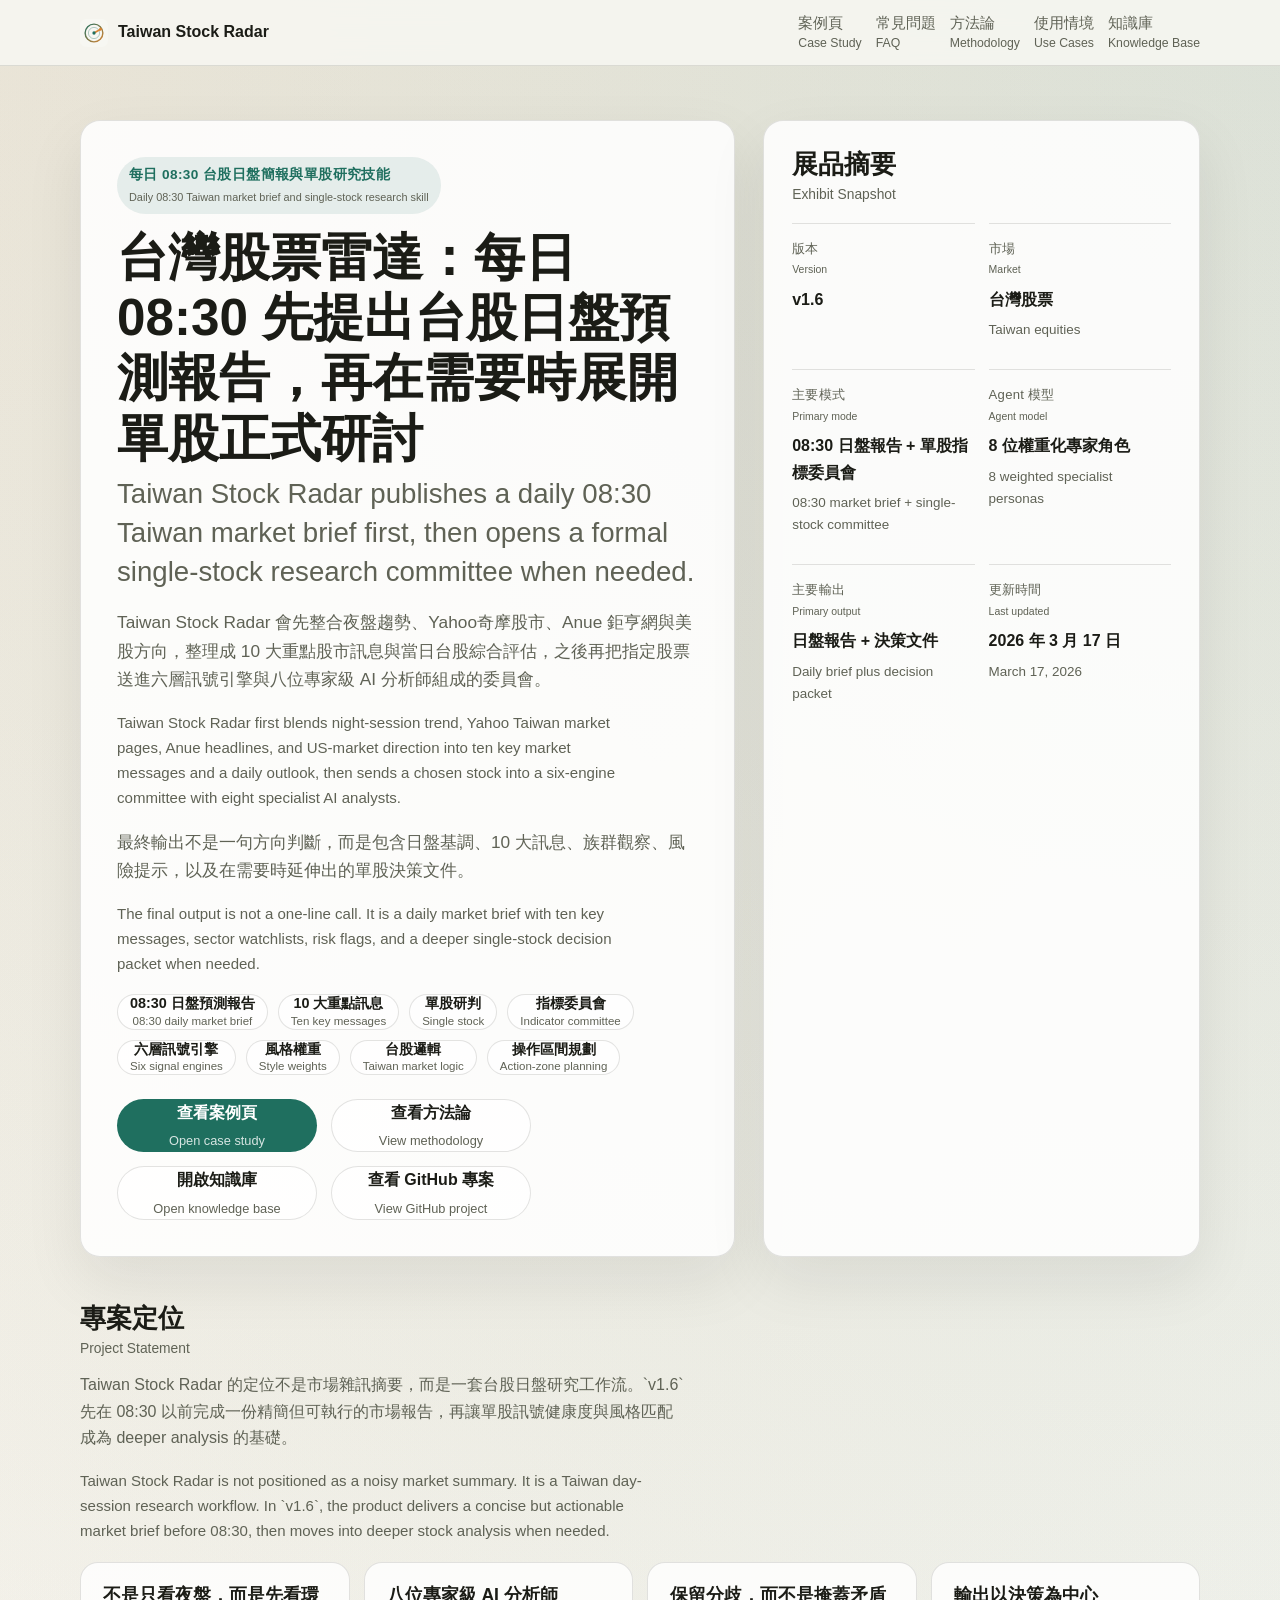
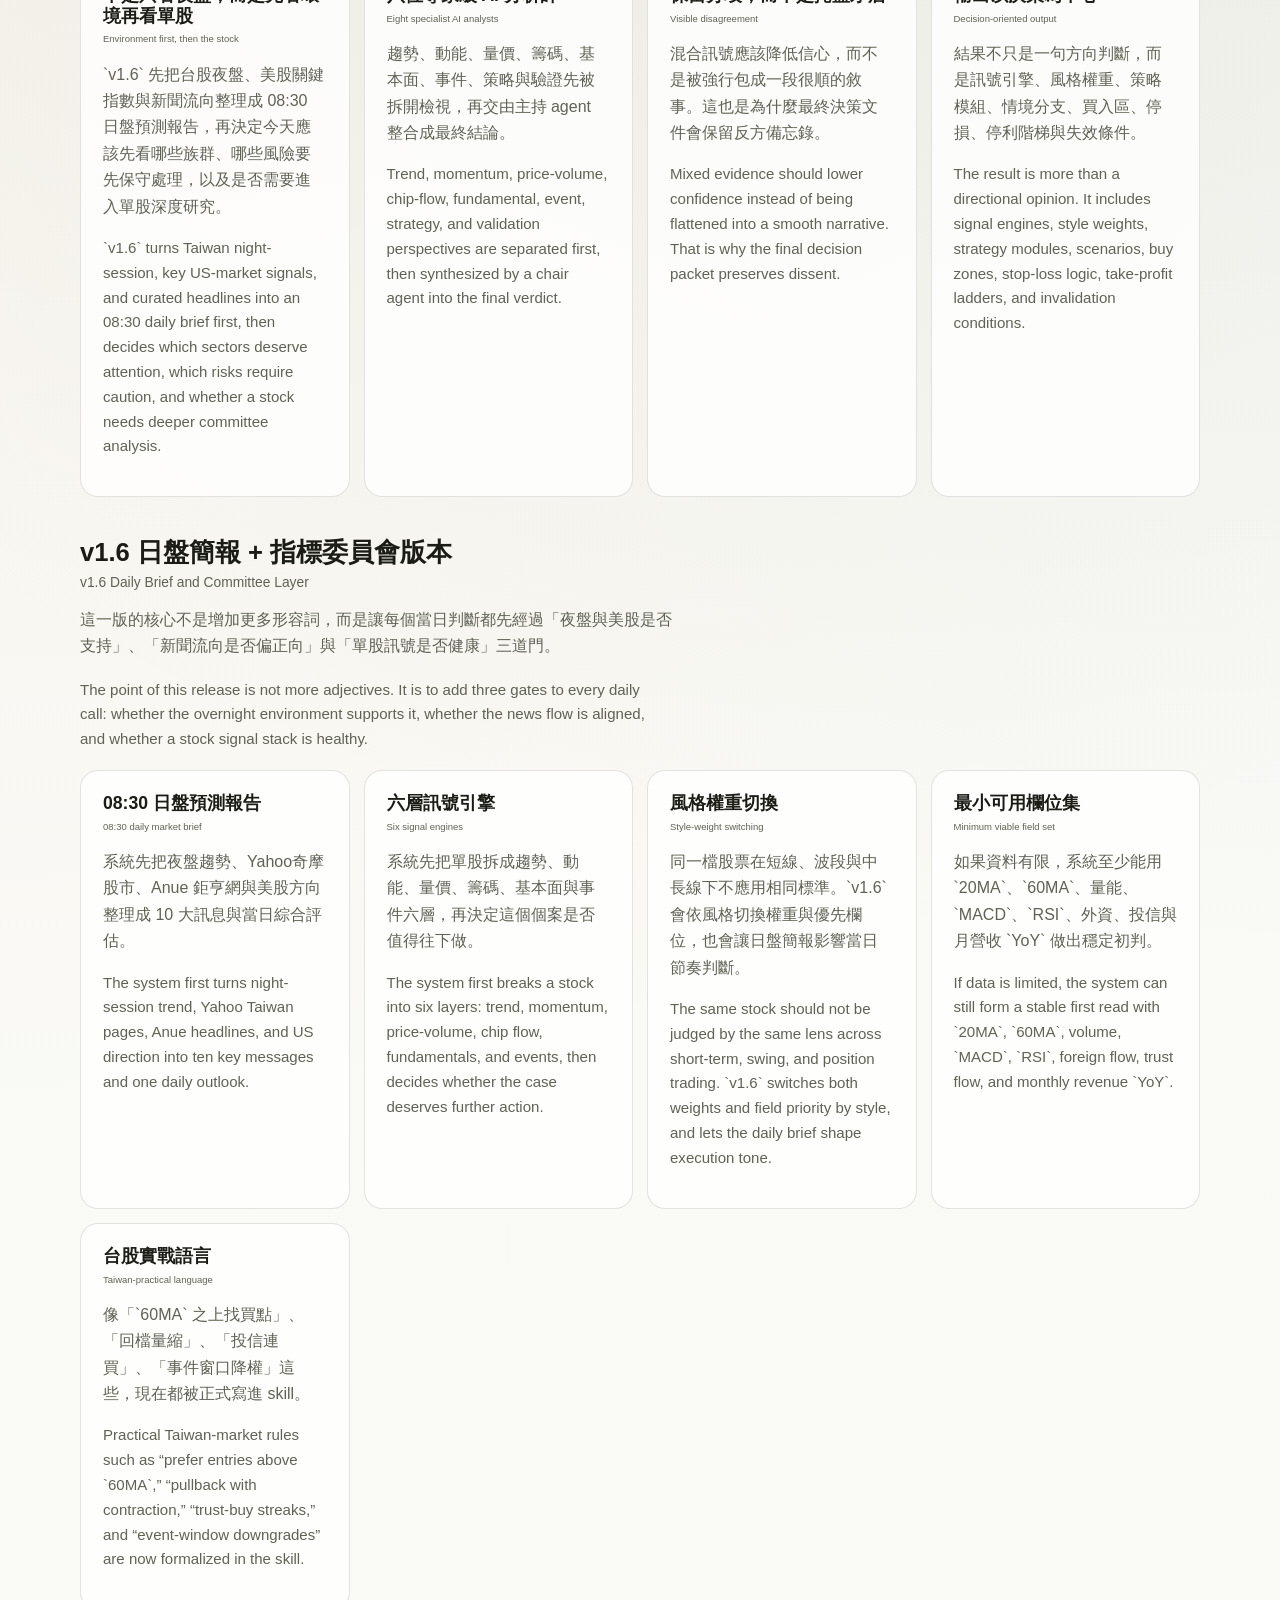
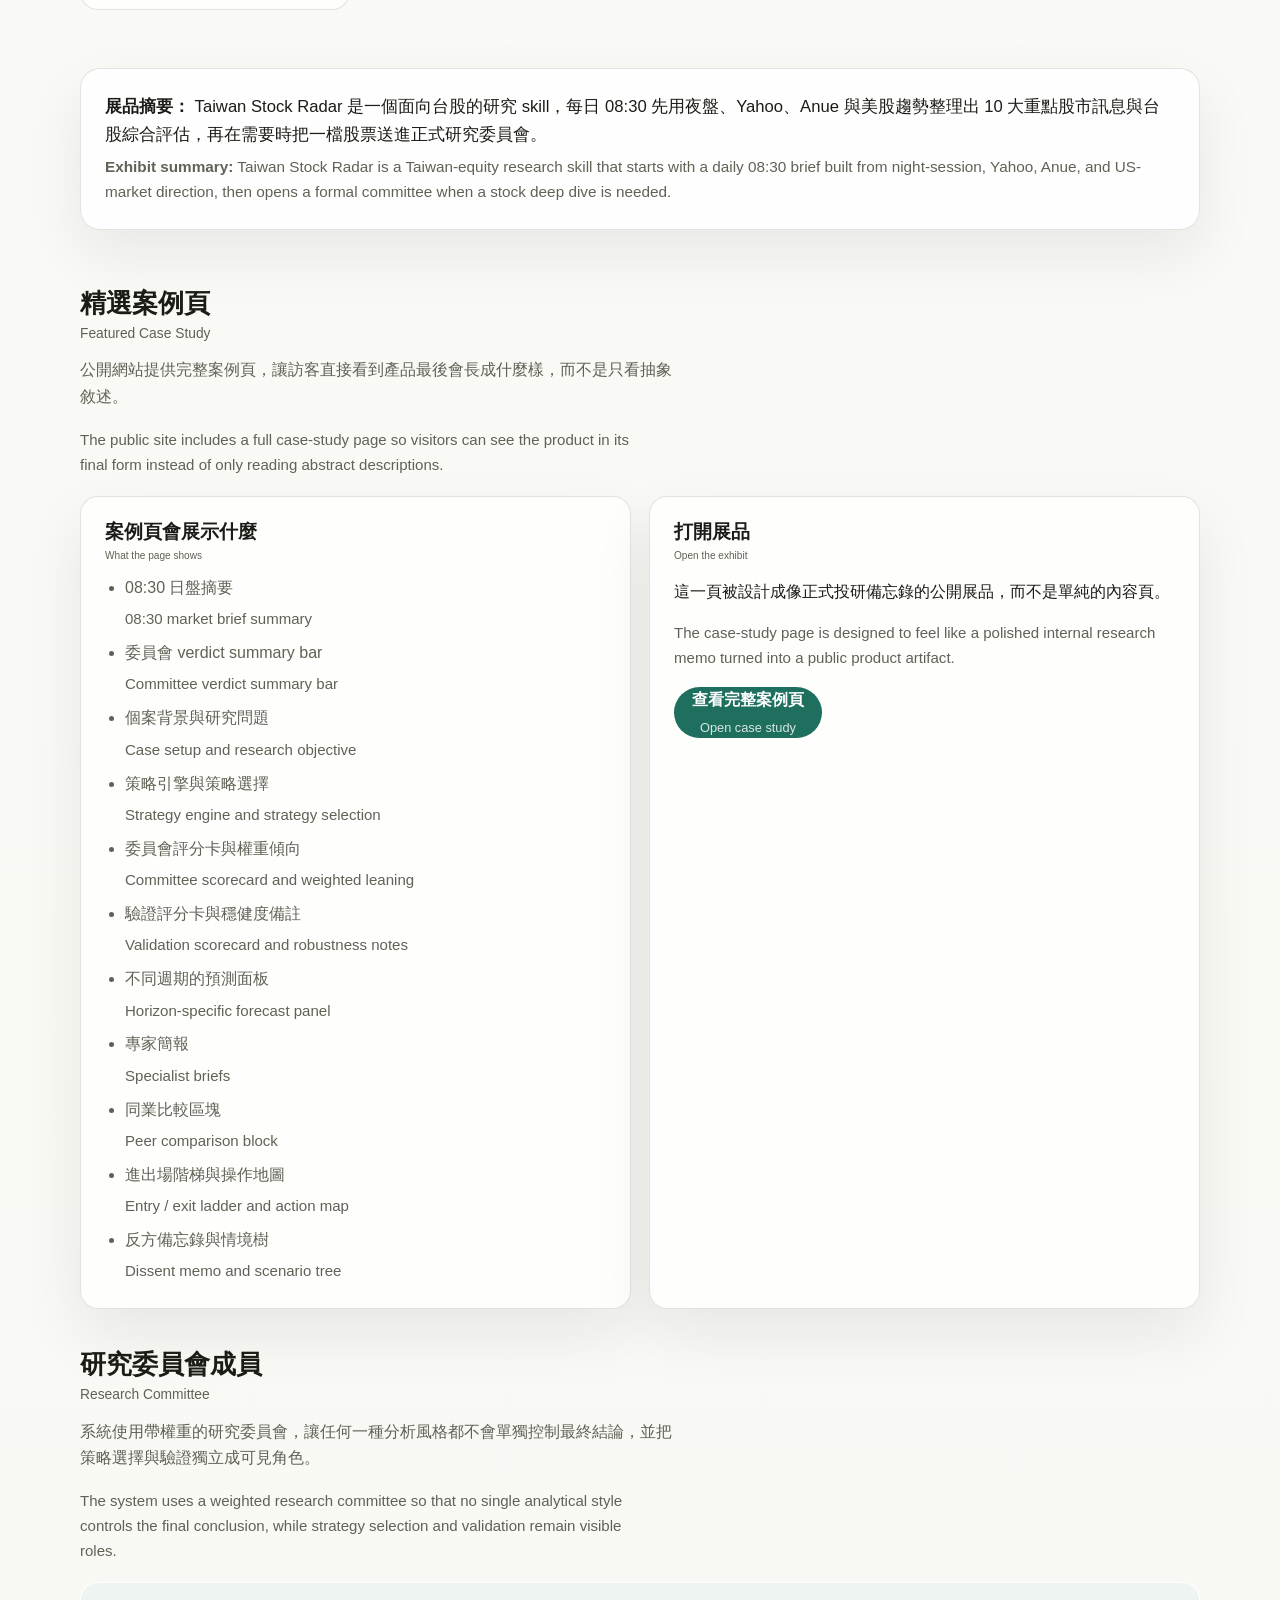
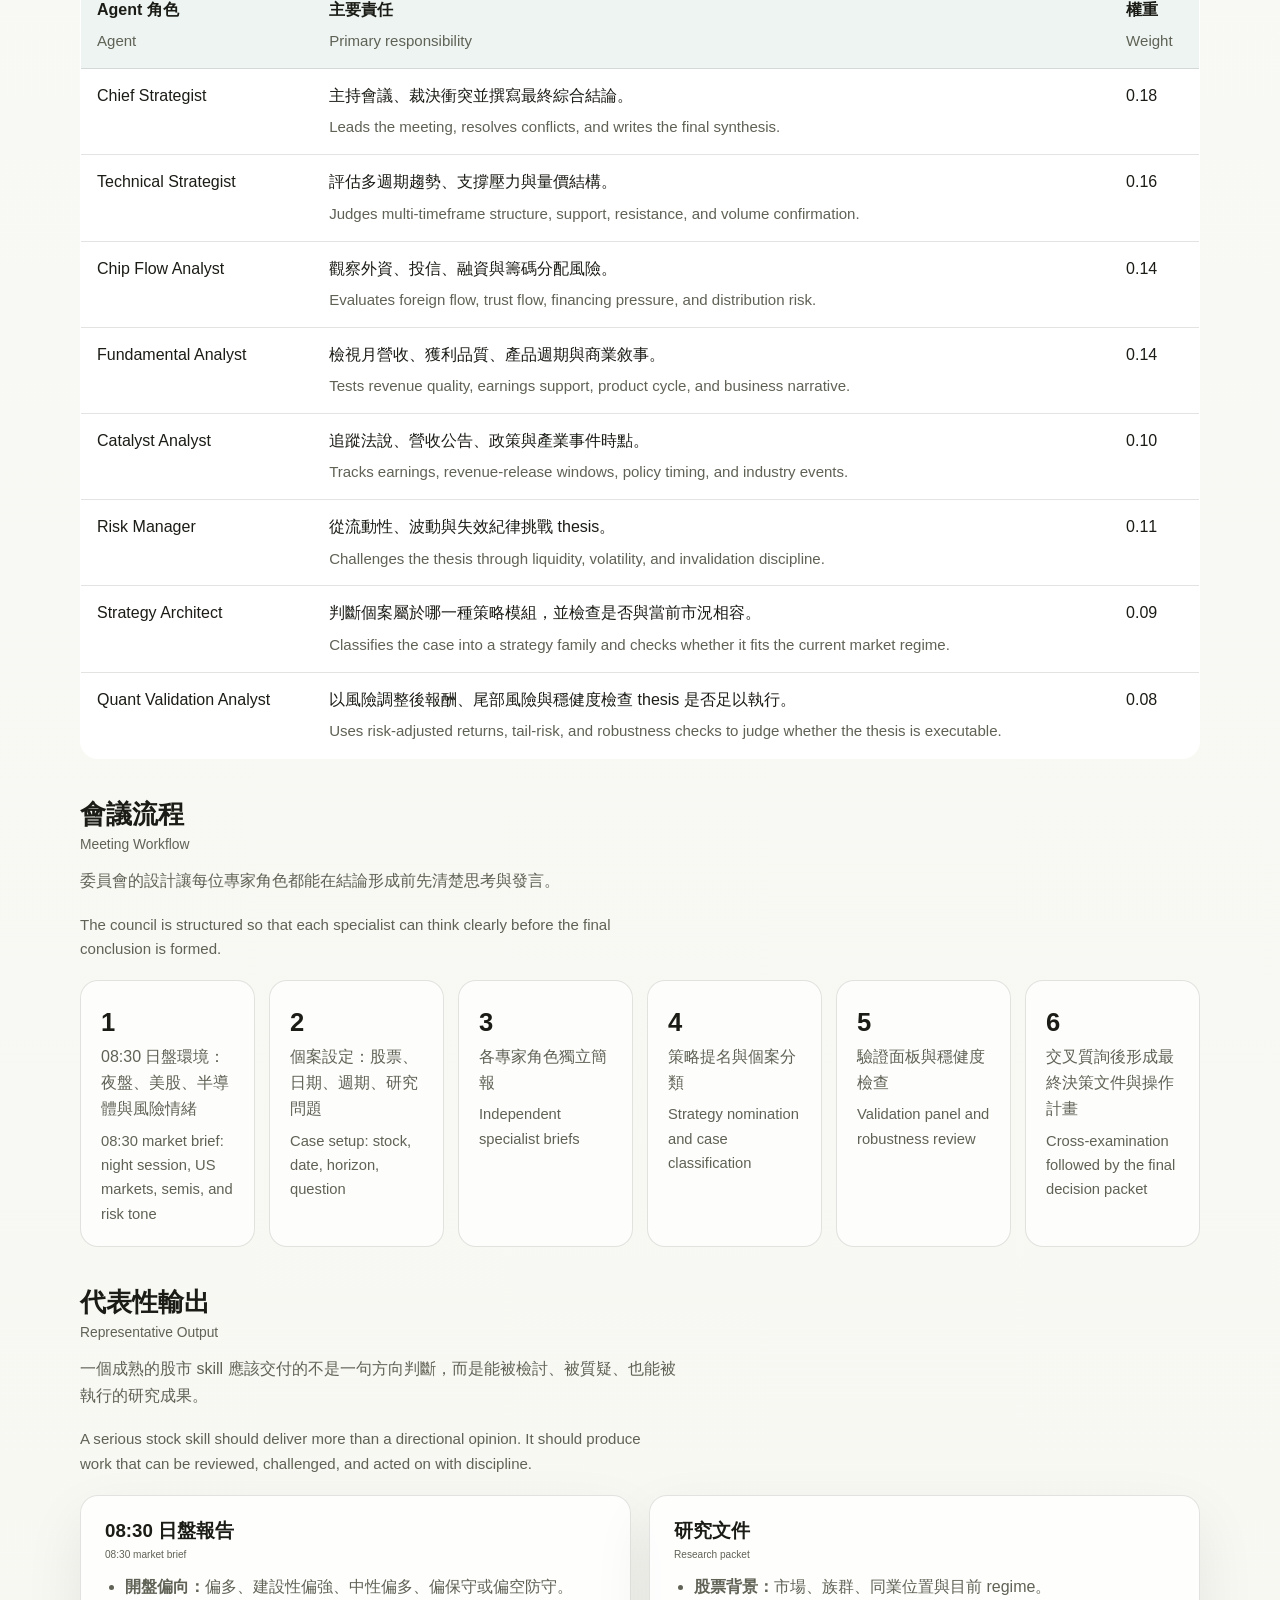
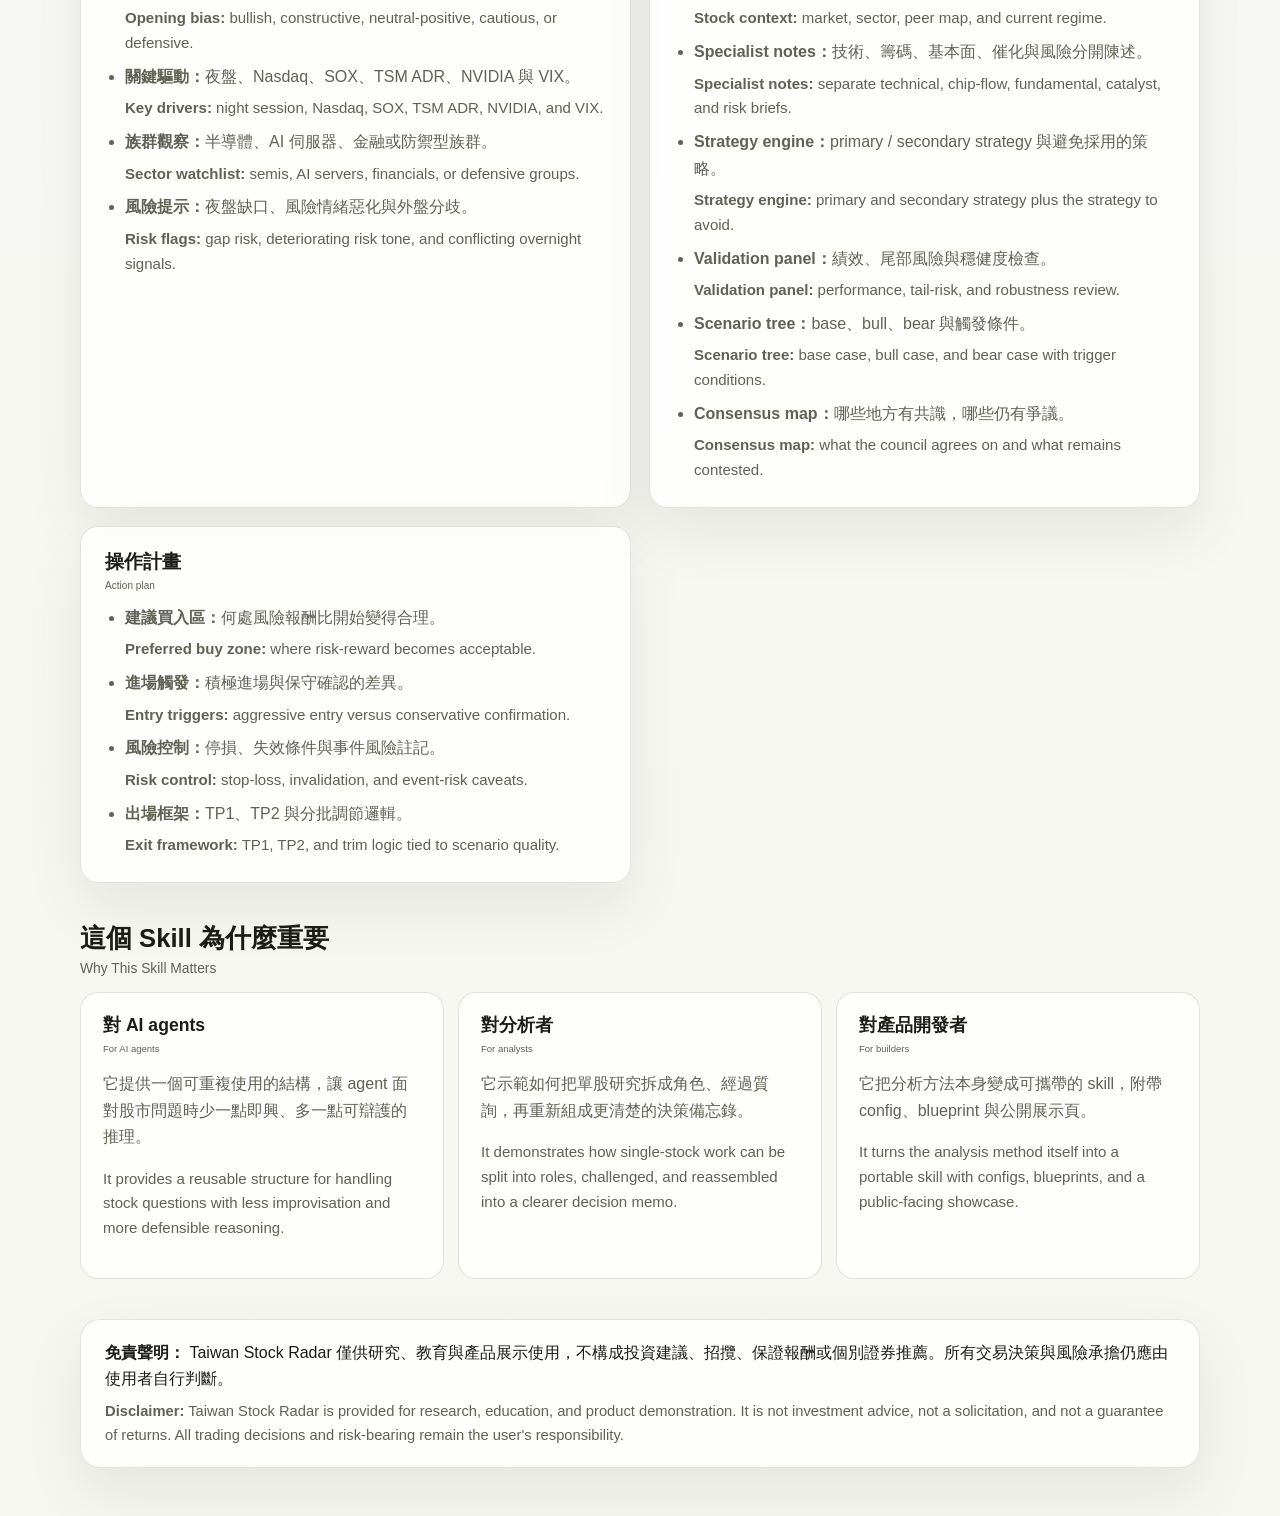
==== commit f0eaf07b: "Add v1.6 daily market brief workflow" ====
--- a/docs/index.html
+++ b/docs/index.html
@@ -3,12 +3,12 @@
 <head>
   <meta charset="utf-8">
   <meta name="viewport" content="width=device-width, initial-scale=1">
-  <title>Taiwan Stock Radar | 台灣股票雷達開市前與單股研究 AI Skill</title>
-  <meta name="description" content="Taiwan Stock Radar 是專為台股打造的研究 AI skill，先以台股夜盤與美股趨勢形成開市前評估，再透過六層訊號引擎、風格權重切換與正式研究會議完成單股判斷與操作規劃。">
+  <title>Taiwan Stock Radar | 台灣股票雷達 08:30 日盤預測 AI Skill</title>
+  <meta name="description" content="Taiwan Stock Radar 是專為台股打造的研究 AI skill，每日 08:30 先整合夜盤趨勢、Yahoo奇摩股市、Anue 鉅亨網與美股趨勢，輸出 10 大重點股市訊息與台股綜合評估，再延伸到單股判斷。">
   <link rel="canonical" href="https://rabbit68116-ux.github.io/taiwan-stock-radar/">
   <meta property="og:type" content="website">
   <meta property="og:title" content="Taiwan Stock Radar | 台灣股票雷達">
-  <meta property="og:description" content="以台股開市前評估與單股研究為核心的 AI skill，將夜盤、美股趨勢、訊號引擎、風格權重與決策文件接成同一套工作流。">
+  <meta property="og:description" content="以每日 08:30 台股日盤預測報告與單股研究為核心的 AI skill，整合夜盤、Yahoo、Anue 與美股趨勢後輸出綜合評估。">
   <meta property="og:url" content="https://rabbit68116-ux.github.io/taiwan-stock-radar/">
   <meta property="og:image" content="https://rabbit68116-ux.github.io/taiwan-stock-radar/assets/og-card.svg">
   <link rel="icon" href="assets/logo.svg" type="image/svg+xml">
@@ -35,7 +35,7 @@
         "publisher": {
           "@id": "https://rabbit68116-ux.github.io/taiwan-stock-radar/#organization"
         },
-        "description": "Taiwan Stock Radar 是一個以台股開市前評估與單股研究為核心的研究網站，展示 AI 分析師如何先讀取台股夜盤與美股趨勢，再對同一檔股票進行正式研討、風格權重切換與決策整合。 Taiwan Stock Radar is a research website for Taiwan premarket assessment and single-stock analysis through a formal multi-analyst committee."
+        "description": "Taiwan Stock Radar 是一個以每日 08:30 台股日盤預測報告與單股研究為核心的研究網站，展示 AI 系統如何整合夜盤、Yahoo、Anue 與美股趨勢，再形成當日評估與單股決策。 Taiwan Stock Radar is a research website for daily 08:30 Taiwan market briefs and single-stock analysis."
       },
       {
         "@type": "SoftwareApplication",
@@ -45,7 +45,7 @@
         "operatingSystem": "Web",
         "url": "https://rabbit68116-ux.github.io/taiwan-stock-radar/",
         "downloadUrl": "https://github.com/rabbit68116-ux/taiwan-stock-radar",
-        "description": "Taiwan Stock Radar 是一個開源台股研究 skill，先建立台股夜盤與美股趨勢的開市前評估，再讓多位 AI 分析師對同一檔股票開立正式會議，完成訊號引擎評估、風格切換、策略選擇與操作計畫。 Taiwan Stock Radar is an open-source Taiwan equity research skill that starts with a premarket brief and then stages a formal multi-analyst meeting around one stock."
+        "description": "Taiwan Stock Radar 是一個開源台股研究 skill，每日 08:30 先建立日盤預測報告，再讓多位 AI 分析師在需要時對同一檔股票開立正式會議，完成訊號引擎評估、風格切換、策略選擇與操作計畫。 Taiwan Stock Radar is an open-source Taiwan equity research skill that starts with a daily 08:30 market brief and then stages a formal multi-analyst meeting around one stock."
       }
     ]
   }
@@ -87,16 +87,17 @@
     <section class="hero">
       <div class="hero-grid">
         <article class="hero-card">
-          <p class="eyebrow">台股開市前評估與單股研究技能<span class="en-translation">Premarket and single-stock research skill for Taiwan equities</span></p>
-          <h1>台灣股票雷達：先用夜盤與美股趨勢判讀開市前環境，再讓八位專家級 AI 分析師完成單股正式研討
-            <span class="en-translation">Taiwan Stock Radar reads the overnight environment first, then turns one stock into a formal research committee with eight specialist AI analysts.</span>
+          <p class="eyebrow">每日 08:30 台股日盤簡報與單股研究技能<span class="en-translation">Daily 08:30 Taiwan market brief and single-stock research skill</span></p>
+          <h1>台灣股票雷達：每日 08:30 先提出台股日盤預測報告，再在需要時展開單股正式研討
+            <span class="en-translation">Taiwan Stock Radar publishes a daily 08:30 Taiwan market brief first, then opens a formal single-stock research committee when needed.</span>
           </h1>
-          <p class="lead">Taiwan Stock Radar 先以台股夜盤、Nasdaq、SOX、TSM ADR、NVIDIA 與 VIX 建立隔日開盤偏向，再把指定股票送進六層訊號引擎與八位專家級 AI 分析師組成的委員會。</p>
-          <p class="lead en-translation">Taiwan Stock Radar starts with Taiwan night-session, Nasdaq, SOX, TSM ADR, NVIDIA, and VIX to form an opening-bias brief, then sends the chosen stock into a six-engine committee with eight specialist AI analysts.</p>
-          <p class="lead">最終輸出不是一句方向判斷，而是包含開市前環境、訊號摘要、風格權重、策略提名、情境推演、買入區、停損區、停利階梯與失效條件的完整決策文件。</p>
-          <p class="lead en-translation">The final output is not a one-line call. It is a full decision packet with premarket context, signal summaries, style weights, strategy nominations, scenario framing, buy zones, stop-loss logic, targets, and invalidation rules.</p>
+          <p class="lead">Taiwan Stock Radar 會先整合夜盤趨勢、Yahoo奇摩股市、Anue 鉅亨網與美股方向，整理成 10 大重點股市訊息與當日台股綜合評估，之後再把指定股票送進六層訊號引擎與八位專家級 AI 分析師組成的委員會。</p>
+          <p class="lead en-translation">Taiwan Stock Radar first blends night-session trend, Yahoo Taiwan market pages, Anue headlines, and US-market direction into ten key market messages and a daily outlook, then sends a chosen stock into a six-engine committee with eight specialist AI analysts.</p>
+          <p class="lead">最終輸出不是一句方向判斷，而是包含日盤基調、10 大訊息、族群觀察、風險提示，以及在需要時延伸出的單股決策文件。</p>
+          <p class="lead en-translation">The final output is not a one-line call. It is a daily market brief with ten key messages, sector watchlists, risk flags, and a deeper single-stock decision packet when needed.</p>
           <div class="chip-row">
-            <span class="chip">開市前趨勢報告<span class="en-translation">Premarket brief</span></span>
+            <span class="chip">08:30 日盤預測報告<span class="en-translation">08:30 daily market brief</span></span>
+            <span class="chip">10 大重點訊息<span class="en-translation">Ten key messages</span></span>
             <span class="chip">單股研判<span class="en-translation">Single stock</span></span>
             <span class="chip">指標委員會<span class="en-translation">Indicator committee</span></span>
             <span class="chip">六層訊號引擎<span class="en-translation">Six signal engines</span></span>
@@ -131,7 +132,7 @@
           <div class="meta-list">
             <div>
               <span class="label">版本<span class="en-translation">Version</span></span>
-              <span class="value">v1.5</span>
+              <span class="value">v1.6</span>
             </div>
             <div>
               <span class="label">市場<span class="en-translation">Market</span></span>
@@ -141,8 +142,8 @@
             </div>
             <div>
               <span class="label">主要模式<span class="en-translation">Primary mode</span></span>
-              <span class="value">開市前環境報告 + 單股指標委員會
-                <span class="en-translation">Premarket brief + single-stock committee</span>
+              <span class="value">08:30 日盤報告 + 單股指標委員會
+                <span class="en-translation">08:30 market brief + single-stock committee</span>
               </span>
             </div>
             <div>
@@ -153,8 +154,8 @@
             </div>
             <div>
               <span class="label">主要輸出<span class="en-translation">Primary output</span></span>
-              <span class="value">開市前報告 + 決策文件
-                <span class="en-translation">Premarket brief plus decision packet</span>
+              <span class="value">日盤報告 + 決策文件
+                <span class="en-translation">Daily brief plus decision packet</span>
               </span>
             </div>
             <div>
@@ -173,15 +174,15 @@
         <h2>專案定位
           <span class="en-translation">Project Statement</span>
         </h2>
-        <p class="section-intro">Taiwan Stock Radar 的定位不是市場雜訊摘要，而是一套台股研究工作流。`v1.5` 先處理隔夜環境與開市前偏向，再讓單股訊號健康度與風格匹配成為策略與操作規劃的基礎。</p>
-        <p class="section-intro en-translation">Taiwan Stock Radar is not positioned as a noisy market summary. It is a Taiwan-equity research workflow. In `v1.5`, the overnight environment is resolved first, then signal health and style fit shape strategy and action planning.</p>
+        <p class="section-intro">Taiwan Stock Radar 的定位不是市場雜訊摘要，而是一套台股日盤研究工作流。`v1.6` 先在 08:30 以前完成一份精簡但可執行的市場報告，再讓單股訊號健康度與風格匹配成為 deeper analysis 的基礎。</p>
+        <p class="section-intro en-translation">Taiwan Stock Radar is not positioned as a noisy market summary. It is a Taiwan day-session research workflow. In `v1.6`, the product delivers a concise but actionable market brief before 08:30, then moves into deeper stock analysis when needed.</p>
         <div class="grid">
           <article class="card">
             <h3>不是只看夜盤，而是先看環境再看單股
               <span class="en-translation">Environment first, then the stock</span>
             </h3>
-            <p>`v1.5` 先把台股夜盤與美股趨勢收成開市前報告，再把單股判斷當成主體，避免買賣點脫離隔夜市況。</p>
-            <p class="en-translation">`v1.5` turns Taiwan night-session and US-market moves into a premarket brief first, then treats the single-stock judgment as the main event so trade planning does not detach from the overnight tape.</p>
+            <p>`v1.6` 先把台股夜盤、美股關鍵指數與新聞流向整理成 08:30 日盤預測報告，再決定今天應該先看哪些族群、哪些風險要先保守處理，以及是否需要進入單股深度研究。</p>
+            <p class="en-translation">`v1.6` turns Taiwan night-session, key US-market signals, and curated headlines into an 08:30 daily brief first, then decides which sectors deserve attention, which risks require caution, and whether a stock needs deeper committee analysis.</p>
           </article>
           <article class="card">
             <h3>八位專家級 AI 分析師
@@ -208,18 +209,18 @@
       </section>
 
       <section>
-        <h2>v1.5 開市前 + 指標委員會版本
-          <span class="en-translation">v1.5 Premarket and Committee Layer</span>
-        </h2>
-        <p class="section-intro">這一版的核心不是增加更多形容詞，而是讓每個單股結論都多出「隔夜環境是否支持」、「訊號是否健康」與「風格是否匹配」三道門。</p>
-        <p class="section-intro en-translation">The point of this release is not more adjectives. It is to add three gates to every single-stock call: whether the overnight environment supports it, whether the signal stack is healthy, and whether the style fit is coherent.</p>
+        <h2>v1.6 日盤簡報 + 指標委員會版本
+          <span class="en-translation">v1.6 Daily Brief and Committee Layer</span>
+        </h2>
+        <p class="section-intro">這一版的核心不是增加更多形容詞，而是讓每個當日判斷都先經過「夜盤與美股是否支持」、「新聞流向是否偏正向」與「單股訊號是否健康」三道門。</p>
+        <p class="section-intro en-translation">The point of this release is not more adjectives. It is to add three gates to every daily call: whether the overnight environment supports it, whether the news flow is aligned, and whether a stock signal stack is healthy.</p>
         <div class="grid">
           <article class="card">
-            <h3>開市前環境報告
-              <span class="en-translation">Premarket environment brief</span>
-            </h3>
-            <p>系統先把台股夜盤、Nasdaq、SOX、TSM ADR、NVIDIA 與 VIX 轉成隔日台股開盤偏向、風險提示與族群觀察名單。</p>
-            <p class="en-translation">The system first converts Taiwan night-session, Nasdaq, SOX, TSM ADR, NVIDIA, and VIX into an opening-bias brief, risk flags, and a sector watchlist for Taiwan equities.</p>
+            <h3>08:30 日盤預測報告
+              <span class="en-translation">08:30 daily market brief</span>
+            </h3>
+            <p>系統先把夜盤趨勢、Yahoo奇摩股市、Anue 鉅亨網與美股方向整理成 10 大訊息與當日綜合評估。</p>
+            <p class="en-translation">The system first turns night-session trend, Yahoo Taiwan pages, Anue headlines, and US direction into ten key messages and one daily outlook.</p>
           </article>
           <article class="card">
             <h3>六層訊號引擎
@@ -232,8 +233,8 @@
             <h3>風格權重切換
               <span class="en-translation">Style-weight switching</span>
             </h3>
-            <p>同一檔股票在短線、波段與中長線下不應用相同標準。`v1.5` 會依風格切換權重與優先欄位，也會讓開市前環境影響早盤積極度。</p>
-            <p class="en-translation">The same stock should not be judged by the same lens across short-term, swing, and position trading. `v1.5` switches both weights and field priority by style, and lets the premarket tone affect early-session aggressiveness.</p>
+            <p>同一檔股票在短線、波段與中長線下不應用相同標準。`v1.6` 會依風格切換權重與優先欄位，也會讓日盤簡報影響當日節奏判斷。</p>
+            <p class="en-translation">The same stock should not be judged by the same lens across short-term, swing, and position trading. `v1.6` switches both weights and field priority by style, and lets the daily brief shape execution tone.</p>
           </article>
           <article class="card">
             <h3>最小可用欄位集
@@ -254,7 +255,7 @@
 
       <section>
         <div class="quote">
-          <p><strong>展品摘要：</strong> Taiwan Stock Radar 是一個面向台股的研究 skill，先以台股夜盤與美股趨勢形成開市前報告，再透過多位 AI 分析師的正式研討會議，輸出帶有訊號引擎、風格權重、策略選擇、操作區間與風險反方意見的結構化決策文件。<span class="en-translation"><strong>Exhibit summary:</strong> Taiwan Stock Radar is a Taiwan-equity research skill that begins with a premarket brief and then turns one stock into a formal multi-analyst meeting with signal engines, style weights, strategy selection, action zones, and risk-aware dissent.</span></p>
+          <p><strong>展品摘要：</strong> Taiwan Stock Radar 是一個面向台股的研究 skill，每日 08:30 先用夜盤、Yahoo、Anue 與美股趨勢整理出 10 大重點股市訊息與台股綜合評估，再在需要時把一檔股票送進正式研究委員會。<span class="en-translation"><strong>Exhibit summary:</strong> Taiwan Stock Radar is a Taiwan-equity research skill that starts with a daily 08:30 brief built from night-session, Yahoo, Anue, and US-market direction, then opens a formal committee when a stock deep dive is needed.</span></p>
         </div>
       </section>
 
@@ -270,7 +271,7 @@
               <span class="en-translation">What the page shows</span>
             </h3>
             <ul>
-              <li>開市前環境摘要<span class="en-translation">Premarket environment summary</span></li>
+              <li>08:30 日盤摘要<span class="en-translation">08:30 market brief summary</span></li>
               <li>委員會 verdict summary bar<span class="en-translation">Committee verdict summary bar</span></li>
               <li>個案背景與研究問題<span class="en-translation">Case setup and research objective</span></li>
               <li>策略引擎與策略選擇<span class="en-translation">Strategy engine and strategy selection</span></li>
@@ -368,7 +369,7 @@
         <div class="kpi-grid">
           <div class="kpi">
             <strong>1</strong>
-            <span class="muted">開市前環境評估：夜盤、美股、半導體與風險情緒<span class="en-translation">Premarket environment: night session, US markets, semis, and risk tone</span></span>
+            <span class="muted">08:30 日盤環境：夜盤、美股、半導體與風險情緒<span class="en-translation">08:30 market brief: night session, US markets, semis, and risk tone</span></span>
           </div>
           <div class="kpi">
             <strong>2</strong>
@@ -401,8 +402,8 @@
         <p class="section-intro en-translation">A serious stock skill should deliver more than a directional opinion. It should produce work that can be reviewed, challenged, and acted on with discipline.</p>
         <div class="split-grid">
           <article class="analysis-card">
-            <h3>開市前報告
-              <span class="en-translation">Premarket brief</span>
+            <h3>08:30 日盤報告
+              <span class="en-translation">08:30 market brief</span>
             </h3>
             <ul>
               <li><strong>開盤偏向：</strong>偏多、建設性偏強、中性偏多、偏保守或偏空防守。<span class="en-translation"><strong>Opening bias:</strong> bullish, constructive, neutral-positive, cautious, or defensive.</span></li>
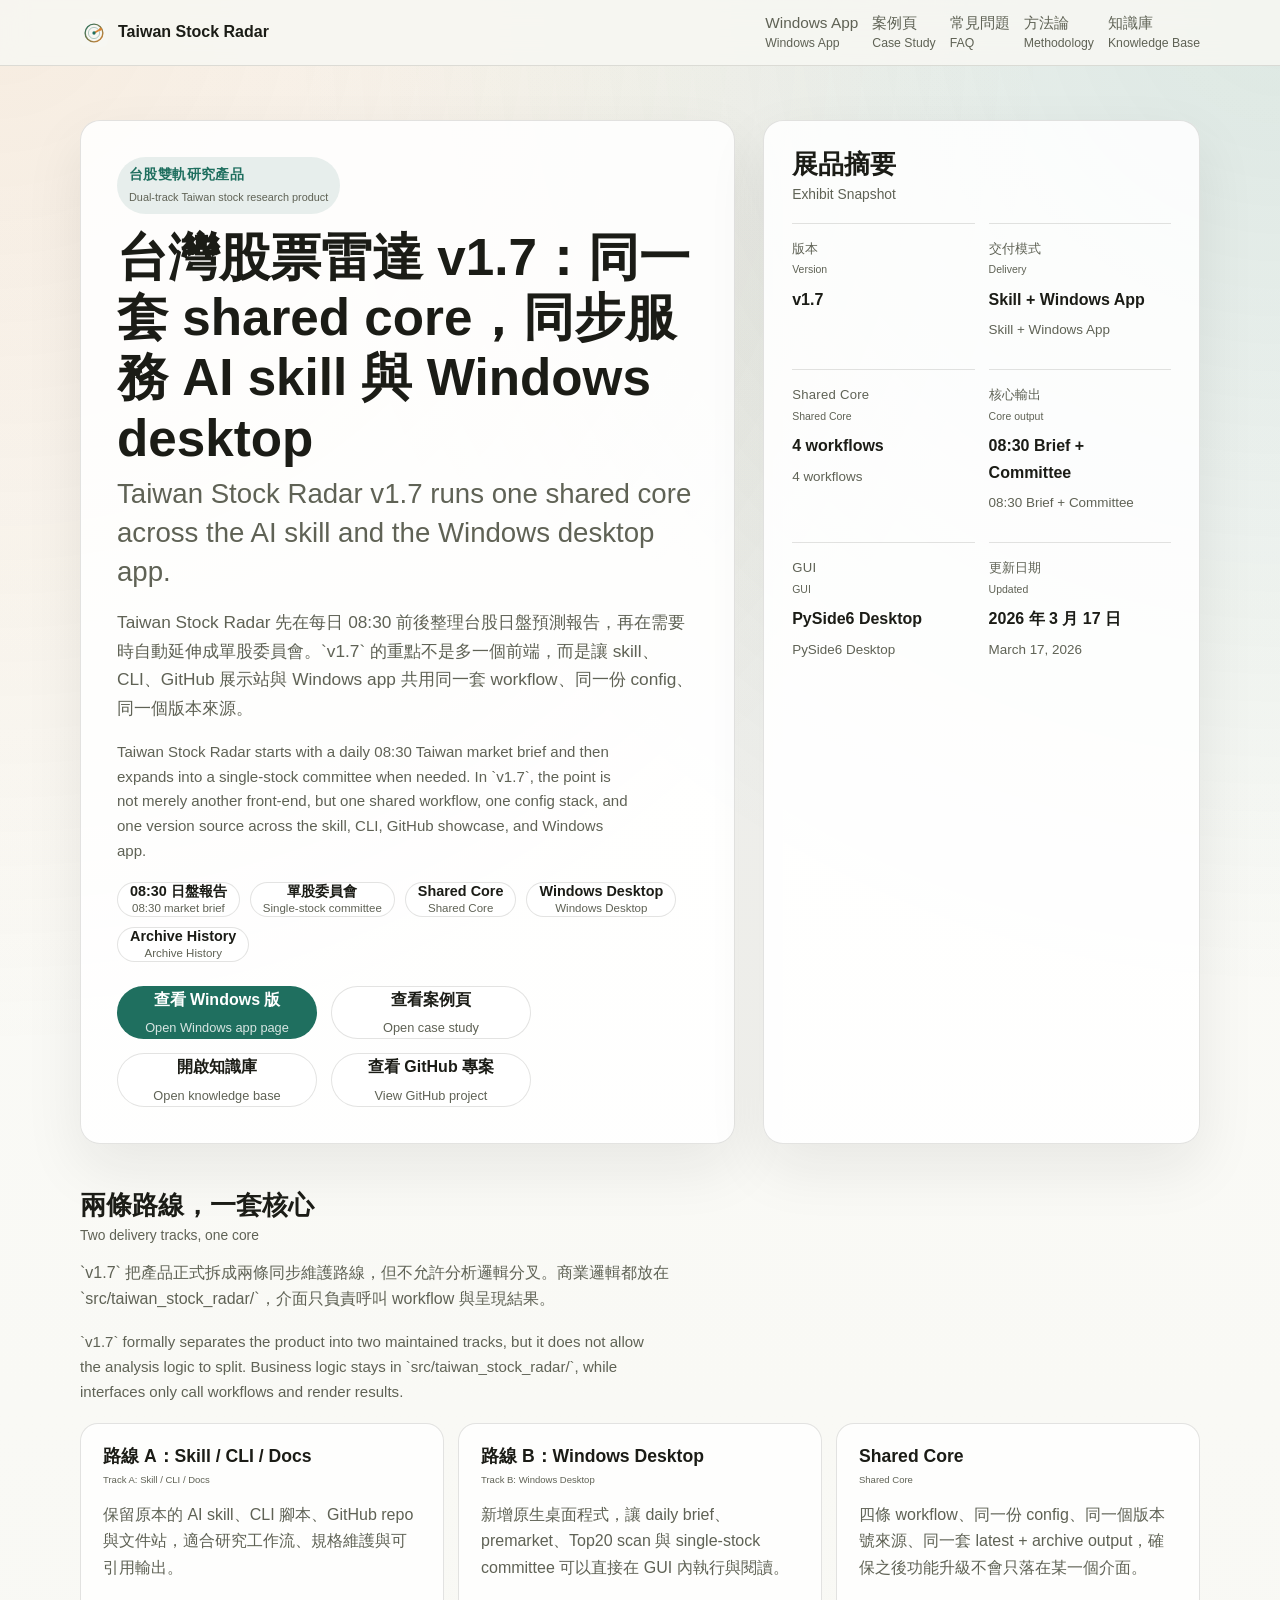
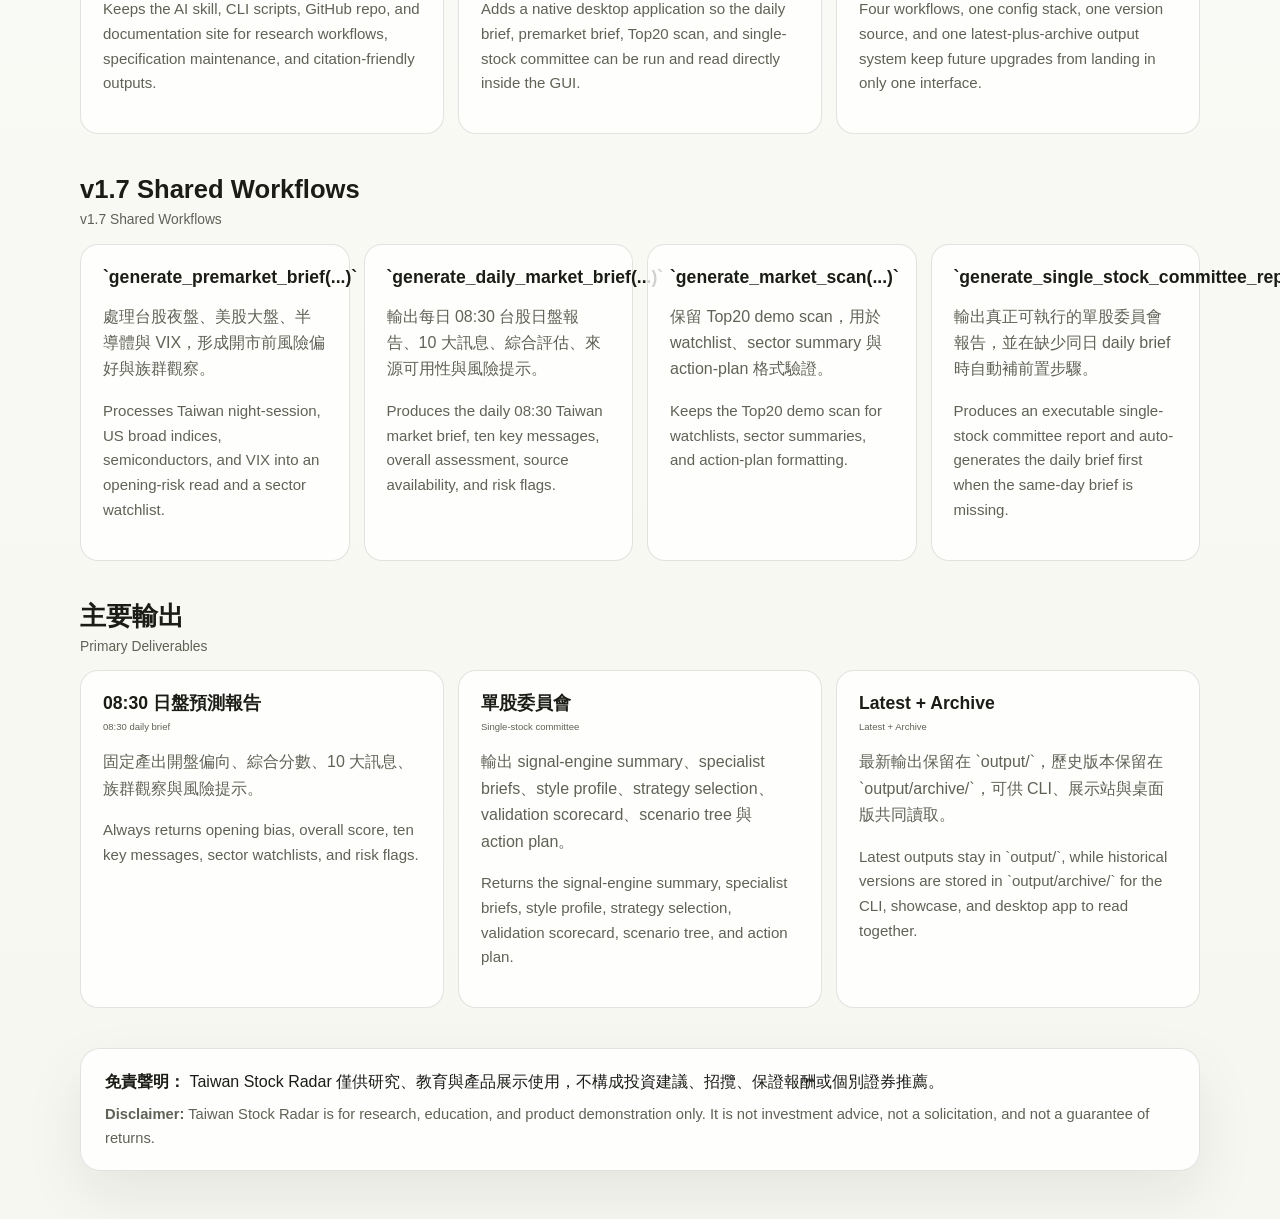
==== commit 5934cf9d: "Implement v1.7 dual-track shared core" ====
--- a/docs/index.html
+++ b/docs/index.html
@@ -3,53 +3,16 @@
 <head>
   <meta charset="utf-8">
   <meta name="viewport" content="width=device-width, initial-scale=1">
-  <title>Taiwan Stock Radar | 台灣股票雷達 08:30 日盤預測 AI Skill</title>
-  <meta name="description" content="Taiwan Stock Radar 是專為台股打造的研究 AI skill，每日 08:30 先整合夜盤趨勢、Yahoo奇摩股市、Anue 鉅亨網與美股趨勢，輸出 10 大重點股市訊息與台股綜合評估，再延伸到單股判斷。">
+  <title>Taiwan Stock Radar | 台灣股票雷達 v1.7 雙軌研究產品</title>
+  <meta name="description" content="Taiwan Stock Radar v1.7 是專為台股打造的雙軌研究產品。它以 shared core 同時服務每日 08:30 台股日盤報告、單股委員會、CLI、GitHub 展示站與 Windows desktop app。">
   <link rel="canonical" href="https://rabbit68116-ux.github.io/taiwan-stock-radar/">
   <meta property="og:type" content="website">
   <meta property="og:title" content="Taiwan Stock Radar | 台灣股票雷達">
-  <meta property="og:description" content="以每日 08:30 台股日盤預測報告與單股研究為核心的 AI skill，整合夜盤、Yahoo、Anue 與美股趨勢後輸出綜合評估。">
+  <meta property="og:description" content="以 shared core 同時服務 08:30 日盤報告、單股委員會與 Windows desktop app 的台股研究產品。">
   <meta property="og:url" content="https://rabbit68116-ux.github.io/taiwan-stock-radar/">
   <meta property="og:image" content="https://rabbit68116-ux.github.io/taiwan-stock-radar/assets/og-card.svg">
   <link rel="icon" href="assets/logo.svg" type="image/svg+xml">
   <link rel="stylesheet" href="assets/site.css">
-  <script type="application/ld+json">
-  {
-    "@context": "https://schema.org",
-    "@graph": [
-      {
-        "@type": "Organization",
-        "@id": "https://rabbit68116-ux.github.io/taiwan-stock-radar/#organization",
-        "name": "Taiwan Stock Radar",
-        "url": "https://rabbit68116-ux.github.io/taiwan-stock-radar/",
-        "logo": "https://rabbit68116-ux.github.io/taiwan-stock-radar/assets/logo.svg",
-        "sameAs": [
-          "https://github.com/rabbit68116-ux/taiwan-stock-radar"
-        ]
-      },
-      {
-        "@type": "WebSite",
-        "@id": "https://rabbit68116-ux.github.io/taiwan-stock-radar/#website",
-        "url": "https://rabbit68116-ux.github.io/taiwan-stock-radar/",
-        "name": "Taiwan Stock Radar",
-        "publisher": {
-          "@id": "https://rabbit68116-ux.github.io/taiwan-stock-radar/#organization"
-        },
-        "description": "Taiwan Stock Radar 是一個以每日 08:30 台股日盤預測報告與單股研究為核心的研究網站，展示 AI 系統如何整合夜盤、Yahoo、Anue 與美股趨勢，再形成當日評估與單股決策。 Taiwan Stock Radar is a research website for daily 08:30 Taiwan market briefs and single-stock analysis."
-      },
-      {
-        "@type": "SoftwareApplication",
-        "@id": "https://rabbit68116-ux.github.io/taiwan-stock-radar/#software",
-        "name": "Taiwan Stock Radar",
-        "applicationCategory": "FinanceApplication",
-        "operatingSystem": "Web",
-        "url": "https://rabbit68116-ux.github.io/taiwan-stock-radar/",
-        "downloadUrl": "https://github.com/rabbit68116-ux/taiwan-stock-radar",
-        "description": "Taiwan Stock Radar 是一個開源台股研究 skill，每日 08:30 先建立日盤預測報告，再讓多位 AI 分析師在需要時對同一檔股票開立正式會議，完成訊號引擎評估、風格切換、策略選擇與操作計畫。 Taiwan Stock Radar is an open-source Taiwan equity research skill that starts with a daily 08:30 market brief and then stages a formal multi-analyst meeting around one stock."
-      }
-    ]
-  }
-  </script>
 </head>
 <body>
   <header class="topbar">
@@ -59,26 +22,11 @@
         <span>Taiwan Stock Radar</span>
       </a>
       <nav class="nav" aria-label="Primary">
-        <a href="./case-study.html">
-          案例頁
-          <span class="en-translation">Case Study</span>
-        </a>
-        <a href="./faq.html">
-          常見問題
-          <span class="en-translation">FAQ</span>
-        </a>
-        <a href="./methodology.html">
-          方法論
-          <span class="en-translation">Methodology</span>
-        </a>
-        <a href="./use-cases.html">
-          使用情境
-          <span class="en-translation">Use Cases</span>
-        </a>
-        <a href="./docs.html">
-          知識庫
-          <span class="en-translation">Knowledge Base</span>
-        </a>
+        <a href="./windows-app.html">Windows App<span class="en-translation">Windows App</span></a>
+        <a href="./case-study.html">案例頁<span class="en-translation">Case Study</span></a>
+        <a href="./faq.html">常見問題<span class="en-translation">FAQ</span></a>
+        <a href="./methodology.html">方法論<span class="en-translation">Methodology</span></a>
+        <a href="./docs.html">知識庫<span class="en-translation">Knowledge Base</span></a>
       </nav>
     </div>
   </header>
@@ -87,83 +35,36 @@
     <section class="hero">
       <div class="hero-grid">
         <article class="hero-card">
-          <p class="eyebrow">每日 08:30 台股日盤簡報與單股研究技能<span class="en-translation">Daily 08:30 Taiwan market brief and single-stock research skill</span></p>
-          <h1>台灣股票雷達：每日 08:30 先提出台股日盤預測報告，再在需要時展開單股正式研討
-            <span class="en-translation">Taiwan Stock Radar publishes a daily 08:30 Taiwan market brief first, then opens a formal single-stock research committee when needed.</span>
+          <p class="eyebrow">台股雙軌研究產品<span class="en-translation">Dual-track Taiwan stock research product</span></p>
+          <h1>台灣股票雷達 v1.7：同一套 shared core，同步服務 AI skill 與 Windows desktop
+            <span class="en-translation">Taiwan Stock Radar v1.7 runs one shared core across the AI skill and the Windows desktop app.</span>
           </h1>
-          <p class="lead">Taiwan Stock Radar 會先整合夜盤趨勢、Yahoo奇摩股市、Anue 鉅亨網與美股方向，整理成 10 大重點股市訊息與當日台股綜合評估，之後再把指定股票送進六層訊號引擎與八位專家級 AI 分析師組成的委員會。</p>
-          <p class="lead en-translation">Taiwan Stock Radar first blends night-session trend, Yahoo Taiwan market pages, Anue headlines, and US-market direction into ten key market messages and a daily outlook, then sends a chosen stock into a six-engine committee with eight specialist AI analysts.</p>
-          <p class="lead">最終輸出不是一句方向判斷，而是包含日盤基調、10 大訊息、族群觀察、風險提示，以及在需要時延伸出的單股決策文件。</p>
-          <p class="lead en-translation">The final output is not a one-line call. It is a daily market brief with ten key messages, sector watchlists, risk flags, and a deeper single-stock decision packet when needed.</p>
+          <p class="lead">Taiwan Stock Radar 先在每日 08:30 前後整理台股日盤預測報告，再在需要時自動延伸成單股委員會。`v1.7` 的重點不是多一個前端，而是讓 skill、CLI、GitHub 展示站與 Windows app 共用同一套 workflow、同一份 config、同一個版本來源。</p>
+          <p class="lead en-translation">Taiwan Stock Radar starts with a daily 08:30 Taiwan market brief and then expands into a single-stock committee when needed. In `v1.7`, the point is not merely another front-end, but one shared workflow, one config stack, and one version source across the skill, CLI, GitHub showcase, and Windows app.</p>
           <div class="chip-row">
-            <span class="chip">08:30 日盤預測報告<span class="en-translation">08:30 daily market brief</span></span>
-            <span class="chip">10 大重點訊息<span class="en-translation">Ten key messages</span></span>
-            <span class="chip">單股研判<span class="en-translation">Single stock</span></span>
-            <span class="chip">指標委員會<span class="en-translation">Indicator committee</span></span>
-            <span class="chip">六層訊號引擎<span class="en-translation">Six signal engines</span></span>
-            <span class="chip">風格權重<span class="en-translation">Style weights</span></span>
-            <span class="chip">台股邏輯<span class="en-translation">Taiwan market logic</span></span>
-            <span class="chip">操作區間規劃<span class="en-translation">Action-zone planning</span></span>
+            <span class="chip">08:30 日盤報告<span class="en-translation">08:30 market brief</span></span>
+            <span class="chip">單股委員會<span class="en-translation">Single-stock committee</span></span>
+            <span class="chip">Shared Core<span class="en-translation">Shared Core</span></span>
+            <span class="chip">Windows Desktop<span class="en-translation">Windows Desktop</span></span>
+            <span class="chip">Archive History<span class="en-translation">Archive History</span></span>
           </div>
           <div class="hero-actions">
-            <a class="button button-primary" href="./case-study.html">
-              查看案例頁
-              <span class="en-translation">Open case study</span>
-            </a>
-            <a class="button button-secondary" href="./methodology.html">
-              查看方法論
-              <span class="en-translation">View methodology</span>
-            </a>
-            <a class="button button-secondary" href="./docs.html">
-              開啟知識庫
-              <span class="en-translation">Open knowledge base</span>
-            </a>
-            <a class="button button-secondary" href="https://github.com/rabbit68116-ux/taiwan-stock-radar">
-              查看 GitHub 專案
-              <span class="en-translation">View GitHub project</span>
-            </a>
+            <a class="button button-primary" href="./windows-app.html">查看 Windows 版<span class="en-translation">Open Windows app page</span></a>
+            <a class="button button-secondary" href="./case-study.html">查看案例頁<span class="en-translation">Open case study</span></a>
+            <a class="button button-secondary" href="./docs.html">開啟知識庫<span class="en-translation">Open knowledge base</span></a>
+            <a class="button button-secondary" href="https://github.com/rabbit68116-ux/taiwan-stock-radar">查看 GitHub 專案<span class="en-translation">View GitHub project</span></a>
           </div>
         </article>
 
         <aside class="panel">
-          <h2>展品摘要
-            <span class="en-translation">Exhibit Snapshot</span>
-          </h2>
+          <h2>展品摘要<span class="en-translation">Exhibit Snapshot</span></h2>
           <div class="meta-list">
-            <div>
-              <span class="label">版本<span class="en-translation">Version</span></span>
-              <span class="value">v1.6</span>
-            </div>
-            <div>
-              <span class="label">市場<span class="en-translation">Market</span></span>
-              <span class="value">台灣股票
-                <span class="en-translation">Taiwan equities</span>
-              </span>
-            </div>
-            <div>
-              <span class="label">主要模式<span class="en-translation">Primary mode</span></span>
-              <span class="value">08:30 日盤報告 + 單股指標委員會
-                <span class="en-translation">08:30 market brief + single-stock committee</span>
-              </span>
-            </div>
-            <div>
-              <span class="label">Agent 模型<span class="en-translation">Agent model</span></span>
-              <span class="value">8 位權重化專家角色
-                <span class="en-translation">8 weighted specialist personas</span>
-              </span>
-            </div>
-            <div>
-              <span class="label">主要輸出<span class="en-translation">Primary output</span></span>
-              <span class="value">日盤報告 + 決策文件
-                <span class="en-translation">Daily brief plus decision packet</span>
-              </span>
-            </div>
-            <div>
-              <span class="label">更新時間<span class="en-translation">Last updated</span></span>
-              <span class="value">2026 年 3 月 17 日
-                <span class="en-translation">March 17, 2026</span>
-              </span>
-            </div>
+            <div><span class="label">版本<span class="en-translation">Version</span></span><span class="value">v1.7</span></div>
+            <div><span class="label">交付模式<span class="en-translation">Delivery</span></span><span class="value">Skill + Windows App<span class="en-translation">Skill + Windows App</span></span></div>
+            <div><span class="label">Shared Core<span class="en-translation">Shared Core</span></span><span class="value">4 workflows<span class="en-translation">4 workflows</span></span></div>
+            <div><span class="label">核心輸出<span class="en-translation">Core output</span></span><span class="value">08:30 Brief + Committee<span class="en-translation">08:30 Brief + Committee</span></span></div>
+            <div><span class="label">GUI<span class="en-translation">GUI</span></span><span class="value">PySide6 Desktop<span class="en-translation">PySide6 Desktop</span></span></div>
+            <div><span class="label">更新日期<span class="en-translation">Updated</span></span><span class="value">2026 年 3 月 17 日<span class="en-translation">March 17, 2026</span></span></div>
           </div>
         </aside>
       </div>
@@ -171,299 +72,83 @@
 
     <main>
       <section>
-        <h2>專案定位
-          <span class="en-translation">Project Statement</span>
+        <h2>兩條路線，一套核心
+          <span class="en-translation">Two delivery tracks, one core</span>
         </h2>
-        <p class="section-intro">Taiwan Stock Radar 的定位不是市場雜訊摘要，而是一套台股日盤研究工作流。`v1.6` 先在 08:30 以前完成一份精簡但可執行的市場報告，再讓單股訊號健康度與風格匹配成為 deeper analysis 的基礎。</p>
-        <p class="section-intro en-translation">Taiwan Stock Radar is not positioned as a noisy market summary. It is a Taiwan day-session research workflow. In `v1.6`, the product delivers a concise but actionable market brief before 08:30, then moves into deeper stock analysis when needed.</p>
+        <p class="section-intro">`v1.7` 把產品正式拆成兩條同步維護路線，但不允許分析邏輯分叉。商業邏輯都放在 `src/taiwan_stock_radar/`，介面只負責呼叫 workflow 與呈現結果。</p>
+        <p class="section-intro en-translation">`v1.7` formally separates the product into two maintained tracks, but it does not allow the analysis logic to split. Business logic stays in `src/taiwan_stock_radar/`, while interfaces only call workflows and render results.</p>
         <div class="grid">
           <article class="card">
-            <h3>不是只看夜盤，而是先看環境再看單股
-              <span class="en-translation">Environment first, then the stock</span>
+            <h3>路線 A：Skill / CLI / Docs
+              <span class="en-translation">Track A: Skill / CLI / Docs</span>
             </h3>
-            <p>`v1.6` 先把台股夜盤、美股關鍵指數與新聞流向整理成 08:30 日盤預測報告，再決定今天應該先看哪些族群、哪些風險要先保守處理，以及是否需要進入單股深度研究。</p>
-            <p class="en-translation">`v1.6` turns Taiwan night-session, key US-market signals, and curated headlines into an 08:30 daily brief first, then decides which sectors deserve attention, which risks require caution, and whether a stock needs deeper committee analysis.</p>
+            <p>保留原本的 AI skill、CLI 腳本、GitHub repo 與文件站，適合研究工作流、規格維護與可引用輸出。</p>
+            <p class="en-translation">Keeps the AI skill, CLI scripts, GitHub repo, and documentation site for research workflows, specification maintenance, and citation-friendly outputs.</p>
           </article>
           <article class="card">
-            <h3>八位專家級 AI 分析師
-              <span class="en-translation">Eight specialist AI analysts</span>
+            <h3>路線 B：Windows Desktop
+              <span class="en-translation">Track B: Windows Desktop</span>
             </h3>
-            <p>趨勢、動能、量價、籌碼、基本面、事件、策略與驗證先被拆開檢視，再交由主持 agent 整合成最終結論。</p>
-            <p class="en-translation">Trend, momentum, price-volume, chip-flow, fundamental, event, strategy, and validation perspectives are separated first, then synthesized by a chair agent into the final verdict.</p>
+            <p>新增原生桌面程式，讓 daily brief、premarket、Top20 scan 與 single-stock committee 可以直接在 GUI 內執行與閱讀。</p>
+            <p class="en-translation">Adds a native desktop application so the daily brief, premarket brief, Top20 scan, and single-stock committee can be run and read directly inside the GUI.</p>
           </article>
           <article class="card">
-            <h3>保留分歧，而不是掩蓋矛盾
-              <span class="en-translation">Visible disagreement</span>
+            <h3>Shared Core
+              <span class="en-translation">Shared Core</span>
             </h3>
-            <p>混合訊號應該降低信心，而不是被強行包成一段很順的敘事。這也是為什麼最終決策文件會保留反方備忘錄。</p>
-            <p class="en-translation">Mixed evidence should lower confidence instead of being flattened into a smooth narrative. That is why the final decision packet preserves dissent.</p>
-          </article>
-          <article class="card">
-            <h3>輸出以決策為中心
-              <span class="en-translation">Decision-oriented output</span>
-            </h3>
-            <p>結果不只是一句方向判斷，而是訊號引擎、風格權重、策略模組、情境分支、買入區、停損、停利階梯與失效條件。</p>
-            <p class="en-translation">The result is more than a directional opinion. It includes signal engines, style weights, strategy modules, scenarios, buy zones, stop-loss logic, take-profit ladders, and invalidation conditions.</p>
+            <p>四條 workflow、同一份 config、同一個版本號來源、同一套 latest + archive output，確保之後功能升級不會只落在某一個介面。</p>
+            <p class="en-translation">Four workflows, one config stack, one version source, and one latest-plus-archive output system keep future upgrades from landing in only one interface.</p>
           </article>
         </div>
       </section>
 
       <section>
-        <h2>v1.6 日盤簡報 + 指標委員會版本
-          <span class="en-translation">v1.6 Daily Brief and Committee Layer</span>
+        <h2>v1.7 Shared Workflows
+          <span class="en-translation">v1.7 Shared Workflows</span>
         </h2>
-        <p class="section-intro">這一版的核心不是增加更多形容詞，而是讓每個當日判斷都先經過「夜盤與美股是否支持」、「新聞流向是否偏正向」與「單股訊號是否健康」三道門。</p>
-        <p class="section-intro en-translation">The point of this release is not more adjectives. It is to add three gates to every daily call: whether the overnight environment supports it, whether the news flow is aligned, and whether a stock signal stack is healthy.</p>
         <div class="grid">
           <article class="card">
-            <h3>08:30 日盤預測報告
-              <span class="en-translation">08:30 daily market brief</span>
-            </h3>
-            <p>系統先把夜盤趨勢、Yahoo奇摩股市、Anue 鉅亨網與美股方向整理成 10 大訊息與當日綜合評估。</p>
-            <p class="en-translation">The system first turns night-session trend, Yahoo Taiwan pages, Anue headlines, and US direction into ten key messages and one daily outlook.</p>
+            <h3>`generate_premarket_brief(...)`</h3>
+            <p>處理台股夜盤、美股大盤、半導體與 VIX，形成開市前風險偏好與族群觀察。</p>
+            <p class="en-translation">Processes Taiwan night-session, US broad indices, semiconductors, and VIX into an opening-risk read and a sector watchlist.</p>
           </article>
           <article class="card">
-            <h3>六層訊號引擎
-              <span class="en-translation">Six signal engines</span>
-            </h3>
-            <p>系統先把單股拆成趨勢、動能、量價、籌碼、基本面與事件六層，再決定這個個案是否值得往下做。</p>
-            <p class="en-translation">The system first breaks a stock into six layers: trend, momentum, price-volume, chip flow, fundamentals, and events, then decides whether the case deserves further action.</p>
+            <h3>`generate_daily_market_brief(...)`</h3>
+            <p>輸出每日 08:30 台股日盤報告、10 大訊息、綜合評估、來源可用性與風險提示。</p>
+            <p class="en-translation">Produces the daily 08:30 Taiwan market brief, ten key messages, overall assessment, source availability, and risk flags.</p>
           </article>
           <article class="card">
-            <h3>風格權重切換
-              <span class="en-translation">Style-weight switching</span>
-            </h3>
-            <p>同一檔股票在短線、波段與中長線下不應用相同標準。`v1.6` 會依風格切換權重與優先欄位，也會讓日盤簡報影響當日節奏判斷。</p>
-            <p class="en-translation">The same stock should not be judged by the same lens across short-term, swing, and position trading. `v1.6` switches both weights and field priority by style, and lets the daily brief shape execution tone.</p>
+            <h3>`generate_market_scan(...)`</h3>
+            <p>保留 Top20 demo scan，用於 watchlist、sector summary 與 action-plan 格式驗證。</p>
+            <p class="en-translation">Keeps the Top20 demo scan for watchlists, sector summaries, and action-plan formatting.</p>
           </article>
           <article class="card">
-            <h3>最小可用欄位集
-              <span class="en-translation">Minimum viable field set</span>
-            </h3>
-            <p>如果資料有限，系統至少能用 `20MA`、`60MA`、量能、`MACD`、`RSI`、外資、投信與月營收 `YoY` 做出穩定初判。</p>
-            <p class="en-translation">If data is limited, the system can still form a stable first read with `20MA`, `60MA`, volume, `MACD`, `RSI`, foreign flow, trust flow, and monthly revenue `YoY`.</p>
-          </article>
-          <article class="card">
-            <h3>台股實戰語言
-              <span class="en-translation">Taiwan-practical language</span>
-            </h3>
-            <p>像「`60MA` 之上找買點」、「回檔量縮」、「投信連買」、「事件窗口降權」這些，現在都被正式寫進 skill。</p>
-            <p class="en-translation">Practical Taiwan-market rules such as “prefer entries above `60MA`,” “pullback with contraction,” “trust-buy streaks,” and “event-window downgrades” are now formalized in the skill.</p>
+            <h3>`generate_single_stock_committee_report(...)`</h3>
+            <p>輸出真正可執行的單股委員會報告，並在缺少同日 daily brief 時自動補前置步驟。</p>
+            <p class="en-translation">Produces an executable single-stock committee report and auto-generates the daily brief first when the same-day brief is missing.</p>
           </article>
         </div>
       </section>
 
       <section>
-        <div class="quote">
-          <p><strong>展品摘要：</strong> Taiwan Stock Radar 是一個面向台股的研究 skill，每日 08:30 先用夜盤、Yahoo、Anue 與美股趨勢整理出 10 大重點股市訊息與台股綜合評估，再在需要時把一檔股票送進正式研究委員會。<span class="en-translation"><strong>Exhibit summary:</strong> Taiwan Stock Radar is a Taiwan-equity research skill that starts with a daily 08:30 brief built from night-session, Yahoo, Anue, and US-market direction, then opens a formal committee when a stock deep dive is needed.</span></p>
-        </div>
-      </section>
-
-      <section>
-        <h2>精選案例頁
-          <span class="en-translation">Featured Case Study</span>
-        </h2>
-        <p class="section-intro">公開網站提供完整案例頁，讓訪客直接看到產品最後會長成什麼樣，而不是只看抽象敘述。</p>
-        <p class="section-intro en-translation">The public site includes a full case-study page so visitors can see the product in its final form instead of only reading abstract descriptions.</p>
-        <div class="split-grid">
-          <article class="analysis-card">
-            <h3>案例頁會展示什麼
-              <span class="en-translation">What the page shows</span>
-            </h3>
-            <ul>
-              <li>08:30 日盤摘要<span class="en-translation">08:30 market brief summary</span></li>
-              <li>委員會 verdict summary bar<span class="en-translation">Committee verdict summary bar</span></li>
-              <li>個案背景與研究問題<span class="en-translation">Case setup and research objective</span></li>
-              <li>策略引擎與策略選擇<span class="en-translation">Strategy engine and strategy selection</span></li>
-              <li>委員會評分卡與權重傾向<span class="en-translation">Committee scorecard and weighted leaning</span></li>
-              <li>驗證評分卡與穩健度備註<span class="en-translation">Validation scorecard and robustness notes</span></li>
-              <li>不同週期的預測面板<span class="en-translation">Horizon-specific forecast panel</span></li>
-              <li>專家簡報<span class="en-translation">Specialist briefs</span></li>
-              <li>同業比較區塊<span class="en-translation">Peer comparison block</span></li>
-              <li>進出場階梯與操作地圖<span class="en-translation">Entry / exit ladder and action map</span></li>
-              <li>反方備忘錄與情境樹<span class="en-translation">Dissent memo and scenario tree</span></li>
-            </ul>
-          </article>
-          <article class="analysis-card">
-            <h3>打開展品
-              <span class="en-translation">Open the exhibit</span>
-            </h3>
-            <p>這一頁被設計成像正式投研備忘錄的公開展品，而不是單純的內容頁。</p>
-            <p class="en-translation">The case-study page is designed to feel like a polished internal research memo turned into a public product artifact.</p>
-            <p><a class="button button-primary" href="./case-study.html">查看完整案例頁<span class="en-translation">Open case study</span></a></p>
-          </article>
-        </div>
-      </section>
-
-      <section>
-        <h2>研究委員會成員
-          <span class="en-translation">Research Committee</span>
-        </h2>
-        <p class="section-intro">系統使用帶權重的研究委員會，讓任何一種分析風格都不會單獨控制最終結論，並把策略選擇與驗證獨立成可見角色。</p>
-        <p class="section-intro en-translation">The system uses a weighted research committee so that no single analytical style controls the final conclusion, while strategy selection and validation remain visible roles.</p>
-        <table>
-          <thead>
-            <tr>
-              <th>Agent 角色
-                <span class="en-translation">Agent</span>
-              </th>
-              <th>主要責任
-                <span class="en-translation">Primary responsibility</span>
-              </th>
-              <th>權重
-                <span class="en-translation">Weight</span>
-              </th>
-            </tr>
-          </thead>
-          <tbody>
-            <tr>
-              <td>Chief Strategist</td>
-              <td>主持會議、裁決衝突並撰寫最終綜合結論。<span class="en-translation">Leads the meeting, resolves conflicts, and writes the final synthesis.</span></td>
-              <td>0.18</td>
-            </tr>
-            <tr>
-              <td>Technical Strategist</td>
-              <td>評估多週期趨勢、支撐壓力與量價結構。<span class="en-translation">Judges multi-timeframe structure, support, resistance, and volume confirmation.</span></td>
-              <td>0.16</td>
-            </tr>
-            <tr>
-              <td>Chip Flow Analyst</td>
-              <td>觀察外資、投信、融資與籌碼分配風險。<span class="en-translation">Evaluates foreign flow, trust flow, financing pressure, and distribution risk.</span></td>
-              <td>0.14</td>
-            </tr>
-            <tr>
-              <td>Fundamental Analyst</td>
-              <td>檢視月營收、獲利品質、產品週期與商業敘事。<span class="en-translation">Tests revenue quality, earnings support, product cycle, and business narrative.</span></td>
-              <td>0.14</td>
-            </tr>
-            <tr>
-              <td>Catalyst Analyst</td>
-              <td>追蹤法說、營收公告、政策與產業事件時點。<span class="en-translation">Tracks earnings, revenue-release windows, policy timing, and industry events.</span></td>
-              <td>0.10</td>
-            </tr>
-            <tr>
-              <td>Risk Manager</td>
-              <td>從流動性、波動與失效紀律挑戰 thesis。<span class="en-translation">Challenges the thesis through liquidity, volatility, and invalidation discipline.</span></td>
-              <td>0.11</td>
-            </tr>
-            <tr>
-              <td>Strategy Architect</td>
-              <td>判斷個案屬於哪一種策略模組，並檢查是否與當前市況相容。<span class="en-translation">Classifies the case into a strategy family and checks whether it fits the current market regime.</span></td>
-              <td>0.09</td>
-            </tr>
-            <tr>
-              <td>Quant Validation Analyst</td>
-              <td>以風險調整後報酬、尾部風險與穩健度檢查 thesis 是否足以執行。<span class="en-translation">Uses risk-adjusted returns, tail-risk, and robustness checks to judge whether the thesis is executable.</span></td>
-              <td>0.08</td>
-            </tr>
-          </tbody>
-        </table>
-      </section>
-
-      <section>
-        <h2>會議流程
-          <span class="en-translation">Meeting Workflow</span>
-        </h2>
-        <p class="section-intro">委員會的設計讓每位專家角色都能在結論形成前先清楚思考與發言。</p>
-        <p class="section-intro en-translation">The council is structured so that each specialist can think clearly before the final conclusion is formed.</p>
-        <div class="kpi-grid">
-          <div class="kpi">
-            <strong>1</strong>
-            <span class="muted">08:30 日盤環境：夜盤、美股、半導體與風險情緒<span class="en-translation">08:30 market brief: night session, US markets, semis, and risk tone</span></span>
-          </div>
-          <div class="kpi">
-            <strong>2</strong>
-            <span class="muted">個案設定：股票、日期、週期、研究問題<span class="en-translation">Case setup: stock, date, horizon, question</span></span>
-          </div>
-          <div class="kpi">
-            <strong>3</strong>
-            <span class="muted">各專家角色獨立簡報<span class="en-translation">Independent specialist briefs</span></span>
-          </div>
-          <div class="kpi">
-            <strong>4</strong>
-            <span class="muted">策略提名與個案分類<span class="en-translation">Strategy nomination and case classification</span></span>
-          </div>
-          <div class="kpi">
-            <strong>5</strong>
-            <span class="muted">驗證面板與穩健度檢查<span class="en-translation">Validation panel and robustness review</span></span>
-          </div>
-          <div class="kpi">
-            <strong>6</strong>
-            <span class="muted">交叉質詢後形成最終決策文件與操作計畫<span class="en-translation">Cross-examination followed by the final decision packet</span></span>
-          </div>
-        </div>
-      </section>
-
-      <section>
-        <h2>代表性輸出
-          <span class="en-translation">Representative Output</span>
-        </h2>
-        <p class="section-intro">一個成熟的股市 skill 應該交付的不是一句方向判斷，而是能被檢討、被質疑、也能被執行的研究成果。</p>
-        <p class="section-intro en-translation">A serious stock skill should deliver more than a directional opinion. It should produce work that can be reviewed, challenged, and acted on with discipline.</p>
-        <div class="split-grid">
-          <article class="analysis-card">
-            <h3>08:30 日盤報告
-              <span class="en-translation">08:30 market brief</span>
-            </h3>
-            <ul>
-              <li><strong>開盤偏向：</strong>偏多、建設性偏強、中性偏多、偏保守或偏空防守。<span class="en-translation"><strong>Opening bias:</strong> bullish, constructive, neutral-positive, cautious, or defensive.</span></li>
-              <li><strong>關鍵驅動：</strong>夜盤、Nasdaq、SOX、TSM ADR、NVIDIA 與 VIX。<span class="en-translation"><strong>Key drivers:</strong> night session, Nasdaq, SOX, TSM ADR, NVIDIA, and VIX.</span></li>
-              <li><strong>族群觀察：</strong>半導體、AI 伺服器、金融或防禦型族群。<span class="en-translation"><strong>Sector watchlist:</strong> semis, AI servers, financials, or defensive groups.</span></li>
-              <li><strong>風險提示：</strong>夜盤缺口、風險情緒惡化與外盤分歧。<span class="en-translation"><strong>Risk flags:</strong> gap risk, deteriorating risk tone, and conflicting overnight signals.</span></li>
-            </ul>
-          </article>
-          <article class="analysis-card">
-            <h3>研究文件
-              <span class="en-translation">Research packet</span>
-            </h3>
-            <ul>
-              <li><strong>股票背景：</strong>市場、族群、同業位置與目前 regime。<span class="en-translation"><strong>Stock context:</strong> market, sector, peer map, and current regime.</span></li>
-              <li><strong>Specialist notes：</strong>技術、籌碼、基本面、催化與風險分開陳述。<span class="en-translation"><strong>Specialist notes:</strong> separate technical, chip-flow, fundamental, catalyst, and risk briefs.</span></li>
-              <li><strong>Strategy engine：</strong>primary / secondary strategy 與避免採用的策略。<span class="en-translation"><strong>Strategy engine:</strong> primary and secondary strategy plus the strategy to avoid.</span></li>
-              <li><strong>Validation panel：</strong>績效、尾部風險與穩健度檢查。<span class="en-translation"><strong>Validation panel:</strong> performance, tail-risk, and robustness review.</span></li>
-              <li><strong>Scenario tree：</strong>base、bull、bear 與觸發條件。<span class="en-translation"><strong>Scenario tree:</strong> base case, bull case, and bear case with trigger conditions.</span></li>
-              <li><strong>Consensus map：</strong>哪些地方有共識，哪些仍有爭議。<span class="en-translation"><strong>Consensus map:</strong> what the council agrees on and what remains contested.</span></li>
-            </ul>
-          </article>
-          <article class="analysis-card">
-            <h3>操作計畫
-              <span class="en-translation">Action plan</span>
-            </h3>
-            <ul>
-              <li><strong>建議買入區：</strong>何處風險報酬比開始變得合理。<span class="en-translation"><strong>Preferred buy zone:</strong> where risk-reward becomes acceptable.</span></li>
-              <li><strong>進場觸發：</strong>積極進場與保守確認的差異。<span class="en-translation"><strong>Entry triggers:</strong> aggressive entry versus conservative confirmation.</span></li>
-              <li><strong>風險控制：</strong>停損、失效條件與事件風險註記。<span class="en-translation"><strong>Risk control:</strong> stop-loss, invalidation, and event-risk caveats.</span></li>
-              <li><strong>出場框架：</strong>TP1、TP2 與分批調節邏輯。<span class="en-translation"><strong>Exit framework:</strong> TP1, TP2, and trim logic tied to scenario quality.</span></li>
-            </ul>
-          </article>
-        </div>
-      </section>
-
-      <section>
-        <h2>這個 Skill 為什麼重要
-          <span class="en-translation">Why This Skill Matters</span>
+        <h2>主要輸出
+          <span class="en-translation">Primary Deliverables</span>
         </h2>
         <div class="grid">
           <article class="card">
-            <h3>對 AI agents
-              <span class="en-translation">For AI agents</span>
-            </h3>
-            <p>它提供一個可重複使用的結構，讓 agent 面對股市問題時少一點即興、多一點可辯護的推理。</p>
-            <p class="en-translation">It provides a reusable structure for handling stock questions with less improvisation and more defensible reasoning.</p>
+            <h3>08:30 日盤預測報告<span class="en-translation">08:30 daily brief</span></h3>
+            <p>固定產出開盤偏向、綜合分數、10 大訊息、族群觀察與風險提示。</p>
+            <p class="en-translation">Always returns opening bias, overall score, ten key messages, sector watchlists, and risk flags.</p>
           </article>
           <article class="card">
-            <h3>對分析者
-              <span class="en-translation">For analysts</span>
-            </h3>
-            <p>它示範如何把單股研究拆成角色、經過質詢，再重新組成更清楚的決策備忘錄。</p>
-            <p class="en-translation">It demonstrates how single-stock work can be split into roles, challenged, and reassembled into a clearer decision memo.</p>
+            <h3>單股委員會<span class="en-translation">Single-stock committee</span></h3>
+            <p>輸出 signal-engine summary、specialist briefs、style profile、strategy selection、validation scorecard、scenario tree 與 action plan。</p>
+            <p class="en-translation">Returns the signal-engine summary, specialist briefs, style profile, strategy selection, validation scorecard, scenario tree, and action plan.</p>
           </article>
           <article class="card">
-            <h3>對產品開發者
-              <span class="en-translation">For builders</span>
-            </h3>
-            <p>它把分析方法本身變成可攜帶的 skill，附帶 config、blueprint 與公開展示頁。</p>
-            <p class="en-translation">It turns the analysis method itself into a portable skill with configs, blueprints, and a public-facing showcase.</p>
+            <h3>Latest + Archive<span class="en-translation">Latest + Archive</span></h3>
+            <p>最新輸出保留在 `output/`，歷史版本保留在 `output/archive/`，可供 CLI、展示站與桌面版共同讀取。</p>
+            <p class="en-translation">Latest outputs stay in `output/`, while historical versions are stored in `output/archive/` for the CLI, showcase, and desktop app to read together.</p>
           </article>
         </div>
       </section>
@@ -471,7 +156,7 @@
 
     <footer class="footer">
       <div class="footer-card">
-        <p><strong>免責聲明：</strong> Taiwan Stock Radar 僅供研究、教育與產品展示使用，不構成投資建議、招攬、保證報酬或個別證券推薦。所有交易決策與風險承擔仍應由使用者自行判斷。<span class="en-translation"><strong>Disclaimer:</strong> Taiwan Stock Radar is provided for research, education, and product demonstration. It is not investment advice, not a solicitation, and not a guarantee of returns. All trading decisions and risk-bearing remain the user's responsibility.</span></p>
+        <p><strong>免責聲明：</strong> Taiwan Stock Radar 僅供研究、教育與產品展示使用，不構成投資建議、招攬、保證報酬或個別證券推薦。<span class="en-translation"><strong>Disclaimer:</strong> Taiwan Stock Radar is for research, education, and product demonstration only. It is not investment advice, not a solicitation, and not a guarantee of returns.</span></p>
       </div>
     </footer>
   </div>
